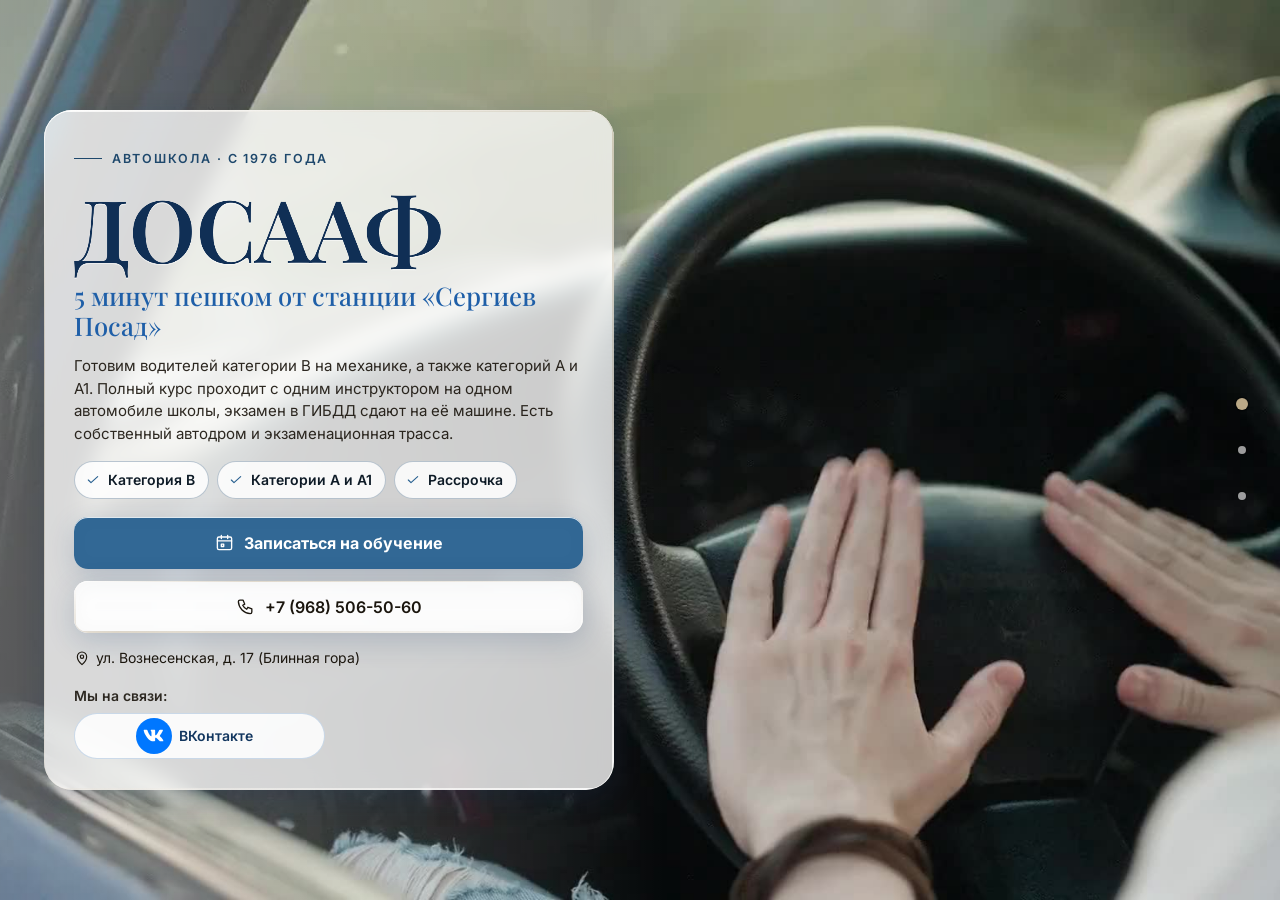
==== index.html @ 8cdb03e1 "Автошкола: этап 1 — главная, цены, контакты" ====
<!DOCTYPE html>
<html lang="ru" data-theme="light">
<head>
<meta charset="utf-8">
<meta name="viewport" content="width=device-width, initial-scale=1, viewport-fit=cover">
<title>Автошкола «ДОСААФ» — права категории B в Сергиев Посаде, от 50 000 ₽</title>
<meta name="description" content="Автошкола «ДОСААФ» в Сергиеве Посаде, ул. Вознесенская, 17: категории B, A и A1, рассрочка, дистанционное обучение. Категория B — от 50 000 ₽. Телефон +7 (968) 506-50-60.">
<meta name="robots" content="noindex, nofollow, noarchive">
<meta name="geo.region" content="RU-SPE">
<meta name="geo.placename" content="Санкт-Петербург">
<meta name="geo.position" content="59.8944504;30.4585142">
<meta name="ICBM" content="59.8944504, 30.4585142">
<meta property="og:type" content="website">
<meta property="og:locale" content="ru_RU">
<meta property="og:site_name" content="Автошкола «ДОСААФ»">
<meta property="og:title" content="Автошкола «ДОСААФ» — права категории B в Сергиев Посаде, от 50 000 ₽">
<meta property="og:description" content="Автошкола «ДОСААФ» в Сергиеве Посаде, ул. Вознесенская, 17: категории B, A и A1, рассрочка, дистанционное обучение. Категория B — от 50 000 ₽. Телефон +7 (968) 506-50-60.">
<meta name="twitter:card" content="summary_large_image">
<meta name="twitter:title" content="Автошкола «ДОСААФ» — права категории B в Сергиев Посаде, от 50 000 ₽">
<meta name="twitter:description" content="Автошкола «ДОСААФ» в Сергиеве Посаде, ул. Вознесенская, 17: категории B, A и A1, рассрочка, дистанционное обучение. Категория B — от 50 000 ₽. Телефон +7 (968) 506-50-60.">
<meta name="theme-color" content="#f0f8fe">
<link rel="icon" href="data:image/svg+xml,%3Csvg%20xmlns%3D%22http%3A//www.w3.org/2000/svg%22%20viewBox%3D%220%200%2064%2064%22%3E%3Crect%20width%3D%2264%22%20height%3D%2264%22%20rx%3D%2214%22%20fill%3D%22%231f5fa8%22/%3E%3Ccircle%20cx%3D%2232%22%20cy%3D%2232%22%20r%3D%2217%22%20fill%3D%22none%22%20stroke%3D%22%23fff%22%20stroke-width%3D%225%22/%3E%3Ccircle%20cx%3D%2232%22%20cy%3D%2232%22%20r%3D%225%22%20fill%3D%22%23ffc54d%22/%3E%3C/svg%3E">
<script>document.documentElement.classList.add('js');try{var _i=parseInt(localStorage.getItem('nb_fs2'),10),_f=[1,1.15,1.3,1.5][_i];if(_f)document.documentElement.style.setProperty('--fs',_f)}catch(e){}</script>
<style id="hero-timing">:root{--hero-d:1.2s}</style>
<link rel="preload" as="image" href="img/hero-poster.jpg" fetchpriority="high">
<!-- шрифты лежат внутри сайта: Google Fonts у российской аудитории режется -->
<style>
@font-face{font-family:'Inter';font-style:normal;font-weight:400;font-display:swap;src:url(assets/fonts/inter-400-cyrillic-ext.woff2) format('woff2');unicode-range:U+0460-052F, U+1C80-1C8A, U+20B4, U+2DE0-2DFF, U+A640-A69F, U+FE2E-FE2F}
@font-face{font-family:'Inter';font-style:normal;font-weight:400;font-display:swap;src:url(assets/fonts/inter-400-cyrillic.woff2) format('woff2');unicode-range:U+0301, U+0400-045F, U+0490-0491, U+04B0-04B1, U+2116}
@font-face{font-family:'Inter';font-style:normal;font-weight:400;font-display:swap;src:url(assets/fonts/inter-400-latin-ext.woff2) format('woff2');unicode-range:U+0100-02BA, U+02BD-02C5, U+02C7-02CC, U+02CE-02D7, U+02DD-02FF, U+0304, U+0308, U+0329, U+1D00-1DBF, U+1E00-1E9F, U+1EF2-1EFF, U+2020, U+20A0-20AB, U+20AD-20C0, U+2113, U+2C60-2C7F, U+A720-A7FF}
@font-face{font-family:'Inter';font-style:normal;font-weight:400;font-display:swap;src:url(assets/fonts/inter-400-latin.woff2) format('woff2');unicode-range:U+0000-00FF, U+0131, U+0152-0153, U+02BB-02BC, U+02C6, U+02DA, U+02DC, U+0304, U+0308, U+0329, U+2000-206F, U+20AC, U+2122, U+2191, U+2193, U+2212, U+2215, U+FEFF, U+FFFD}
@font-face{font-family:'Inter';font-style:normal;font-weight:500;font-display:swap;src:url(assets/fonts/inter-500-cyrillic-ext.woff2) format('woff2');unicode-range:U+0460-052F, U+1C80-1C8A, U+20B4, U+2DE0-2DFF, U+A640-A69F, U+FE2E-FE2F}
@font-face{font-family:'Inter';font-style:normal;font-weight:500;font-display:swap;src:url(assets/fonts/inter-500-cyrillic.woff2) format('woff2');unicode-range:U+0301, U+0400-045F, U+0490-0491, U+04B0-04B1, U+2116}
@font-face{font-family:'Inter';font-style:normal;font-weight:500;font-display:swap;src:url(assets/fonts/inter-500-latin-ext.woff2) format('woff2');unicode-range:U+0100-02BA, U+02BD-02C5, U+02C7-02CC, U+02CE-02D7, U+02DD-02FF, U+0304, U+0308, U+0329, U+1D00-1DBF, U+1E00-1E9F, U+1EF2-1EFF, U+2020, U+20A0-20AB, U+20AD-20C0, U+2113, U+2C60-2C7F, U+A720-A7FF}
@font-face{font-family:'Inter';font-style:normal;font-weight:500;font-display:swap;src:url(assets/fonts/inter-500-latin.woff2) format('woff2');unicode-range:U+0000-00FF, U+0131, U+0152-0153, U+02BB-02BC, U+02C6, U+02DA, U+02DC, U+0304, U+0308, U+0329, U+2000-206F, U+20AC, U+2122, U+2191, U+2193, U+2212, U+2215, U+FEFF, U+FFFD}
@font-face{font-family:'Inter';font-style:normal;font-weight:600;font-display:swap;src:url(assets/fonts/inter-600-cyrillic-ext.woff2) format('woff2');unicode-range:U+0460-052F, U+1C80-1C8A, U+20B4, U+2DE0-2DFF, U+A640-A69F, U+FE2E-FE2F}
@font-face{font-family:'Inter';font-style:normal;font-weight:600;font-display:swap;src:url(assets/fonts/inter-600-cyrillic.woff2) format('woff2');unicode-range:U+0301, U+0400-045F, U+0490-0491, U+04B0-04B1, U+2116}
@font-face{font-family:'Inter';font-style:normal;font-weight:600;font-display:swap;src:url(assets/fonts/inter-600-latin-ext.woff2) format('woff2');unicode-range:U+0100-02BA, U+02BD-02C5, U+02C7-02CC, U+02CE-02D7, U+02DD-02FF, U+0304, U+0308, U+0329, U+1D00-1DBF, U+1E00-1E9F, U+1EF2-1EFF, U+2020, U+20A0-20AB, U+20AD-20C0, U+2113, U+2C60-2C7F, U+A720-A7FF}
@font-face{font-family:'Inter';font-style:normal;font-weight:600;font-display:swap;src:url(assets/fonts/inter-600-latin.woff2) format('woff2');unicode-range:U+0000-00FF, U+0131, U+0152-0153, U+02BB-02BC, U+02C6, U+02DA, U+02DC, U+0304, U+0308, U+0329, U+2000-206F, U+20AC, U+2122, U+2191, U+2193, U+2212, U+2215, U+FEFF, U+FFFD}
@font-face{font-family:'Inter';font-style:normal;font-weight:700;font-display:swap;src:url(assets/fonts/inter-700-cyrillic-ext.woff2) format('woff2');unicode-range:U+0460-052F, U+1C80-1C8A, U+20B4, U+2DE0-2DFF, U+A640-A69F, U+FE2E-FE2F}
@font-face{font-family:'Inter';font-style:normal;font-weight:700;font-display:swap;src:url(assets/fonts/inter-700-cyrillic.woff2) format('woff2');unicode-range:U+0301, U+0400-045F, U+0490-0491, U+04B0-04B1, U+2116}
@font-face{font-family:'Inter';font-style:normal;font-weight:700;font-display:swap;src:url(assets/fonts/inter-700-latin-ext.woff2) format('woff2');unicode-range:U+0100-02BA, U+02BD-02C5, U+02C7-02CC, U+02CE-02D7, U+02DD-02FF, U+0304, U+0308, U+0329, U+1D00-1DBF, U+1E00-1E9F, U+1EF2-1EFF, U+2020, U+20A0-20AB, U+20AD-20C0, U+2113, U+2C60-2C7F, U+A720-A7FF}
@font-face{font-family:'Inter';font-style:normal;font-weight:700;font-display:swap;src:url(assets/fonts/inter-700-latin.woff2) format('woff2');unicode-range:U+0000-00FF, U+0131, U+0152-0153, U+02BB-02BC, U+02C6, U+02DA, U+02DC, U+0304, U+0308, U+0329, U+2000-206F, U+20AC, U+2122, U+2191, U+2193, U+2212, U+2215, U+FEFF, U+FFFD}
@font-face{font-family:'Playfair Display';font-style:normal;font-weight:500;font-display:swap;src:url(assets/fonts/playfair-display-500-cyrillic.woff2) format('woff2');unicode-range:U+0301, U+0400-045F, U+0490-0491, U+04B0-04B1, U+2116}
@font-face{font-family:'Playfair Display';font-style:normal;font-weight:500;font-display:swap;src:url(assets/fonts/playfair-display-500-latin-ext.woff2) format('woff2');unicode-range:U+0100-02BA, U+02BD-02C5, U+02C7-02CC, U+02CE-02D7, U+02DD-02FF, U+0304, U+0308, U+0329, U+1D00-1DBF, U+1E00-1E9F, U+1EF2-1EFF, U+2020, U+20A0-20AB, U+20AD-20C0, U+2113, U+2C60-2C7F, U+A720-A7FF}
@font-face{font-family:'Playfair Display';font-style:normal;font-weight:500;font-display:swap;src:url(assets/fonts/playfair-display-500-latin.woff2) format('woff2');unicode-range:U+0000-00FF, U+0131, U+0152-0153, U+02BB-02BC, U+02C6, U+02DA, U+02DC, U+0304, U+0308, U+0329, U+2000-206F, U+20AC, U+2122, U+2191, U+2193, U+2212, U+2215, U+FEFF, U+FFFD}
@font-face{font-family:'Playfair Display';font-style:normal;font-weight:600;font-display:swap;src:url(assets/fonts/playfair-display-600-cyrillic.woff2) format('woff2');unicode-range:U+0301, U+0400-045F, U+0490-0491, U+04B0-04B1, U+2116}
@font-face{font-family:'Playfair Display';font-style:normal;font-weight:600;font-display:swap;src:url(assets/fonts/playfair-display-600-latin-ext.woff2) format('woff2');unicode-range:U+0100-02BA, U+02BD-02C5, U+02C7-02CC, U+02CE-02D7, U+02DD-02FF, U+0304, U+0308, U+0329, U+1D00-1DBF, U+1E00-1E9F, U+1EF2-1EFF, U+2020, U+20A0-20AB, U+20AD-20C0, U+2113, U+2C60-2C7F, U+A720-A7FF}
@font-face{font-family:'Playfair Display';font-style:normal;font-weight:600;font-display:swap;src:url(assets/fonts/playfair-display-600-latin.woff2) format('woff2');unicode-range:U+0000-00FF, U+0131, U+0152-0153, U+02BB-02BC, U+02C6, U+02DA, U+02DC, U+0304, U+0308, U+0329, U+2000-206F, U+20AC, U+2122, U+2191, U+2193, U+2212, U+2215, U+FEFF, U+FFFD}
/* ===== Notary site — generator stylesheet (light warm base, dark theme by toggle) ===== */
:root{
  --p100:#665230; --p90:#97825e; --p80:#bba887; --p70:#c2b9a9; --p50:#dad5ce; --p40:#e0dedb;
  --p30:#eeece9; --p20:#f1f1f0; --p10:#f8f8f8; --n100:#0e0f11; --n90:#3c404b; --n10:#fff;

  --bg:var(--p10); --bg2:var(--p20); --bg3:var(--p30); --card:var(--n10); --text:var(--n100); --muted:var(--n90);
  --line:var(--p50); --line2:var(--p40); --accent:var(--p90); --accent-d:var(--p100); --accent-l:var(--p80); --accent-soft:var(--p30);
  --on-accent:#fff; --shadow:0 1px 10px rgba(51,51,51,.10); --shadow-lg:0 12px 40px rgba(30,24,10,.14);
  --hero-ov1:rgba(14,15,17,.72); --hero-ov2:rgba(14,15,17,.30); --sec-ov:rgba(248,248,248,.72);
  --ok:#2e8b57; --bad:#b4453b;
  /* те же цвета составляющими: rgba() понимают все браузеры, color-mix() — нет */
  --bg-rgb:248,248,248; --card-rgb:255,255,255; --accent-rgb:151,130,94; --ok-rgb:46,139,87;

  --zc:var(--fs); --fs:1; --vwu:calc(1vw / var(--fs)); --vhu:calc(1vh / var(--fs));   /* масштаб текста (А−/А+) и «честные» vw/vh под ним */
  --hdr-h:68px; --bar-h:70px; --vh:calc(100*var(--vhu)); --gap:24px; --radius:14px; --radius-s:10px;
  --font:"Inter",Tahoma,Arial,sans-serif; --serif:"Playfair Display",Georgia,"Times New Roman",serif;
  --ease:cubic-bezier(.65,.05,.36,1); --speed:520ms;
}
html[data-theme="dark"]{
  --bg:#17150f; --bg2:#1d1a13; --bg3:#252117; --card:#221e15; --text:#f1ebdf; --muted:#b9ae98;
  --line:#3a3325; --line2:#2f2a1e; --accent:#c9b17f; --accent-d:#e0cf9f; --accent-l:#8d7b58; --accent-soft:#2a251a;
  --on-accent:#17150f; --shadow:0 1px 12px rgba(0,0,0,.45); --shadow-lg:0 14px 40px rgba(0,0,0,.55);
  --hero-ov1:rgba(10,9,6,.80); --hero-ov2:rgba(10,9,6,.40); --sec-ov:rgba(16,15,12,.76);
  --bg-rgb:23,21,15; --card-rgb:34,30,21; --accent-rgb:201,177,127;
}

*,*::before,*::after{box-sizing:border-box}
/* А−/А+: весь сайт — шапка, плашки, меню, формы, окна — растёт пропорционально, как при увеличении масштаба в браузере */
html{-webkit-text-size-adjust:100%;scroll-behavior:auto;zoom:var(--fs,1)}
html,body{height:100%;margin:0;overflow:hidden;background:var(--bg);color:var(--text);
  font-family:var(--font);font-size:16px;line-height:1.55;-webkit-font-smoothing:antialiased}
body{overscroll-behavior:none;position:relative}
a{color:inherit;text-decoration:none}
img{display:block;max-width:100%}
button{font:inherit;color:inherit;background:none;border:0;padding:0;cursor:pointer}
input,select,textarea{font:inherit;color:inherit}
h1,h2,h3,h4,p{margin:0}
ul{margin:0;padding:0;list-style:none}
svg{display:block}
.ico{width:22px;height:22px;stroke:currentColor;fill:none;stroke-width:1.7;stroke-linecap:round;stroke-linejoin:round;flex:none}
.vh{position:absolute!important;width:1px;height:1px;overflow:hidden;clip:rect(0 0 0 0);white-space:nowrap}

/* ---------- typography helpers ---------- */
.kicker{display:inline-flex;align-items:center;gap:10px;font-size:13px;font-weight:600;letter-spacing:.14em;text-transform:uppercase;color:var(--accent)}
.kicker::before{content:"";width:28px;height:1px;background:var(--accent)}
.h2{font-size:clamp(26px,calc(3.2*var(--vwu,1vw)),40px);font-weight:600;letter-spacing:-.02em;line-height:1.12;margin-top:10px}
.lead{color:var(--muted);font-size:17px;max-width:640px;margin-top:12px}
.sec-head{margin-bottom:28px}
#contacts .sec-head{margin-bottom:18px}

/* ---------- buttons ---------- */
.btn{display:inline-flex;align-items:center;justify-content:center;gap:10px;min-height:48px;padding:0 22px;border-radius:999px;
  font-weight:600;font-size:15px;line-height:1;border:1.5px solid transparent;transition:background .25s,color .25s,border-color .25s,transform .2s,box-shadow .25s;white-space:nowrap}
.btn:active{transform:translateY(1px)}
.btn-primary{background:var(--accent-d);color:var(--on-accent);border-color:var(--accent-d)}
.btn-primary:hover{background:var(--accent);border-color:var(--accent);color:#fff}
html[data-theme="dark"] .btn-primary:hover{color:#17150f}
.btn-ghost{border-color:var(--line);color:var(--text);background:var(--card)}
.btn-ghost:hover{border-color:var(--accent);color:var(--accent-d)}
.btn-light{background:rgba(255,255,255,.14);color:#fff;border-color:rgba(255,255,255,.55);backdrop-filter:blur(6px)}
.btn-light:hover{background:#fff;color:var(--n100)}
.btn-white{background:#fff;color:var(--n100);border-color:#fff}
.btn-white:hover{background:var(--p30);border-color:var(--p30)}
.btn .ico{width:18px;height:18px}
.btn-sm{min-height:44px;padding:0 16px;font-size:14px}

/* ---------- header ---------- */
.hdr{position:fixed;top:0;left:0;right:0;height:var(--hdr-h);z-index:200;display:flex;align-items:center;
  zoom:calc(1 / var(--zc,1)); --vwu:1vw; --vhu:1vh;   /* А−/А+ шапку не трогают: она всегда как при 100 % (страница в zoom, шапка — встречный zoom) */
  background:rgba(var(--bg-rgb),.88);backdrop-filter:blur(12px);-webkit-backdrop-filter:blur(12px);
  border-bottom:1px solid var(--line2);transition:background .3s}
.hdr-in{width:100%;max-width:1280px;margin:0 auto;padding:0 28px;display:flex;align-items:center;gap:24px}
.brand{display:flex;align-items:center;gap:12px;min-width:0;min-height:44px}
.mono-img{object-fit:contain;background:#fff;padding:2px;box-sizing:border-box}
.mono{width:42px;height:42px;border-radius:12px;background:var(--accent-d);color:var(--on-accent);display:grid;place-items:center;
  font-family:var(--serif);font-size:20px;font-weight:600;flex:none;letter-spacing:.02em}
.brand-t{display:flex;flex-direction:column;line-height:1.15;min-width:0}
.brand-n{font-weight:600;font-size:15px;white-space:nowrap;overflow:hidden;text-overflow:ellipsis}
.brand-s{font-size:13px;color:var(--muted);white-space:nowrap;overflow:hidden;text-overflow:ellipsis}
.nav{display:flex;align-items:center;gap:4px;margin-left:auto}
.nav > li{position:relative}
.nav-a{display:inline-flex;align-items:center;gap:6px;min-height:44px;padding:10px 12px;border-radius:8px;font-size:14px;font-weight:500;color:var(--text);opacity:.8;transition:opacity .2s,background .2s}
.nav-a:hover,.nav-a.cur,.nav > li.open > .nav-a{opacity:1;background:var(--bg3)}
.nav-a .chev{width:14px;height:14px;transition:transform .25s}
.nav > li.open > .nav-a .chev{transform:rotate(180deg)}
.hdr-tools{display:flex;align-items:center;gap:6px;margin-left:8px}
.tool{width:44px;height:44px;border-radius:10px;display:grid;place-items:center;color:var(--text);opacity:.8;transition:background .2s,opacity .2s}
.tool:hover{background:var(--bg3);opacity:1}
.tool .ico{width:20px;height:20px}
.tool-lang{width:auto;padding:0 10px;gap:6px;font-size:13px;font-weight:600;letter-spacing:.04em;display:flex;align-items:center}
.lang-wrap{position:relative}
.lang-dd{position:absolute;right:0;top:calc(100% + 8px);background:var(--card);border:1px solid var(--line);border-radius:12px;box-shadow:var(--shadow-lg);
  padding:6px;min-width:190px;display:none;z-index:210}
.lang-wrap.open .lang-dd{display:block}
.lang-dd button,.lang-dd a{display:flex;width:100%;align-items:center;gap:10px;min-height:44px;padding:9px 12px;border-radius:8px;font-size:14px;text-align:left}
.lang-dd button:hover,.lang-dd a:hover{background:var(--bg3)}
.lang-dd button.cur,.lang-dd a.cur{color:var(--accent-d);font-weight:600}
.lang-dd b{font-size:13px;letter-spacing:.08em;width:26px;color:var(--muted)}
.hdr-book{margin-left:4px}
.burger{display:none}
.moon,.sun{display:none}
html[data-theme="dark"] .sun{display:block}
html:not([data-theme="dark"]) .moon{display:block}

/* mega menu */
.mega{position:absolute;left:50%;top:calc(100% + 10px);transform:translateX(-50%);width:min(980px,calc(calc(100*var(--vwu,1vw)) - 40px));
  background:var(--card);border:1px solid var(--line);border-radius:16px;box-shadow:var(--shadow-lg);padding:20px;display:none;z-index:210}
.nav > li.open > .mega{display:block}
.mega-head{display:flex;justify-content:space-between;align-items:baseline;gap:16px;padding:0 6px 14px;border-bottom:1px solid var(--line2);margin-bottom:12px}
.mega-head b{font-size:14px}
.mega-head span{font-size:13px;color:var(--muted)}
.mega-grid{display:grid;grid-template-columns:repeat(2,1fr);gap:4px}
.mega-it{display:flex;gap:12px;align-items:flex-start;padding:10px 12px;border-radius:10px;text-align:left;width:100%;transition:background .2s}
.mega-it:hover{background:var(--bg3)}
.mega-it .cic{width:38px;height:38px;border-radius:10px;background:var(--accent-soft);color:var(--accent-d);display:grid;place-items:center;flex:none}
.mega-it .cic .ico{width:20px;height:20px}
.mega-it b{display:block;font-size:14px;font-weight:600}
.mega-it small{display:block;font-size:13px;color:var(--muted);line-height:1.35;margin-top:2px}
.mega-it em{font-style:normal;font-size:13px;color:var(--accent);margin-top:3px;display:block}

/* mobile menu */
.mmenu{position:fixed;top:calc(var(--hdr-h) / var(--zc,1));left:0;right:0;bottom:var(--bar-h);z-index:190;background:var(--bg);overflow-y:auto;padding:14px 18px 30px;display:none}
.mmenu.open{display:block}
.mmenu a,.mmenu .macc > button{display:flex;align-items:center;justify-content:space-between;width:100%;padding:14px 6px;border-bottom:1px solid var(--line2);font-size:17px;font-weight:500;text-align:left}
.mmenu .macc > button .chev{width:18px;height:18px;transition:transform .25s}
.mmenu .macc.open > button .chev{transform:rotate(180deg)}
.mmenu .macc-list{display:none;padding:4px 0 8px}
.mmenu .macc.open .macc-list{display:block}
.mmenu .macc-list button{display:flex;align-items:center;gap:12px;width:100%;padding:11px 8px;border-radius:10px;text-align:left;font-size:15px}
.mmenu .macc-list button:hover{background:var(--bg3)}
.mmenu .macc-list .cic{width:32px;height:32px;border-radius:8px;background:var(--accent-soft);color:var(--accent-d);display:grid;place-items:center;flex:none}
.mmenu .macc-list .cic .ico{width:17px;height:17px}
.mmenu-foot{display:flex;flex-wrap:wrap;gap:8px;margin-top:18px}
.mmenu-foot .btn{flex:1}

/* ---------- full-page scroller ---------- */
.fp{position:relative;width:100%;height:var(--vh);overflow:hidden}
.fp-track{will-change:transform;transition:transform var(--speed) var(--ease)}
.fp-track.no-anim{transition:none}
.sec{position:relative;height:var(--vh);width:100%;overflow:hidden}
.sec-scroll{height:100%;overflow-y:auto;overflow-x:hidden;display:flex;flex-direction:column;
  padding:calc(var(--hdr-h) / var(--zc,1) + 20px) 28px calc(var(--bar-h) + 96px);-webkit-overflow-scrolling:touch;scrollbar-width:thin;scrollbar-color:var(--line) transparent}
.wrap{margin:auto;width:100%;max-width:1180px}
.sec-alt{background:var(--bg2)}

/* reveal animation */
.rv{opacity:0;transform:translateY(18px);transition:opacity .7s ease,transform .7s ease;transition-delay:calc(var(--i,0) * 90ms)}
.sec.active .rv{opacity:1;transform:none}

/* side dots */
.dots{position:fixed;right:16px;top:50%;transform:translateY(-50%);z-index:150;display:flex;flex-direction:column;gap:2px}
.dots button{position:relative;width:44px;height:44px;display:grid;place-items:center}
.dots button::after{content:"";width:8px;height:8px;border-radius:50%;background:var(--muted);opacity:.45;transition:transform .25s,opacity .25s,background .25s}
.dots button:hover::after{opacity:.9}
.dots button.cur::after{background:var(--accent);opacity:1;transform:scale(1.5)}
.dots button span{position:absolute;right:32px;top:50%;transform:translateY(-50%) translateX(6px);background:var(--n100);color:#fff;font-size:13px;
  padding:5px 10px;border-radius:6px;white-space:nowrap;opacity:0;pointer-events:none;transition:opacity .2s,transform .2s}
.dots button:hover span{opacity:1;transform:translateY(-50%)}
.sec-hero ~ .dots{color:#fff}
body[data-sec="0"] .dots button::after{background:#fff}
body[data-sec="0"] .dots button.cur::after{background:var(--p80)}

.sec:not(.sec-hero) .sec-scroll{position:relative;z-index:1}

.status{display:inline-flex;align-items:center;gap:8px;padding:8px 14px 8px 10px;border-radius:999px;background:rgba(255,255,255,.12);border:1px solid rgba(255,255,255,.28);font-size:13px;backdrop-filter:blur(6px)}
.status i{width:9px;height:9px;border-radius:50%;background:#7bd389;box-shadow:0 0 0 3px rgba(123,211,137,.28)}
.status.closed i{background:#f08a7e;box-shadow:0 0 0 3px rgba(240,138,126,.28)}
.status.soon i{background:#f0c674;box-shadow:0 0 0 3px rgba(240,198,116,.28)}
.status span{opacity:.85}
.addr-link{display:inline-flex;align-items:center;gap:6px;border-bottom:1px solid currentColor;padding:13px 0 14px;margin:-13px 0 -14px;transition:color .2s}
.addr-link:hover{color:var(--accent)}
.addr-link .ico{width:16px;height:16px}

/* ---------- services ---------- */
.svc-grid{display:grid;grid-template-columns:repeat(5,1fr);gap:14px}
.svc{display:flex;flex-direction:column;align-items:flex-start;gap:10px;padding:18px 16px 16px;border-radius:var(--radius);background:var(--card);border:1px solid var(--line2);
  text-align:left;min-height:170px;transition:transform .25s,box-shadow .25s,border-color .25s;position:relative}
.svc:hover{transform:translateY(-3px);box-shadow:var(--shadow-lg);border-color:var(--accent-l)}
.svc .cic{width:44px;height:44px;border-radius:12px;background:var(--accent-soft);color:var(--accent-d);display:grid;place-items:center}
.svc b{font-size:15px;font-weight:600;line-height:1.3}
.svc small{font-size:13px;color:var(--muted);line-height:1.35}
.svc em{font-style:normal;font-size:13px;color:var(--accent);margin-top:auto;padding-top:6px;display:inline-flex;align-items:center;gap:4px}
.svc em .ico{width:12px;height:12px}

/* ---------- about ---------- */
.about{display:grid;grid-template-columns:1.15fr .85fr;gap:48px;align-items:start}
.about-txt p{color:var(--muted);margin-top:14px;font-size:16px}
.about-txt p:first-of-type{color:var(--text)}
.quote{margin-top:22px;padding:16px 20px;border-left:3px solid var(--accent);background:var(--card);border-radius:0 12px 12px 0;font-family:var(--serif);font-size:18px;line-height:1.45;color:var(--text)}
.creds{display:grid;gap:10px}
.cred{display:flex;gap:14px;align-items:center;padding:14px 16px;border-radius:12px;background:var(--card);border:1px solid var(--line2)}
.cred .cic{width:40px;height:40px;border-radius:10px;background:var(--accent-soft);color:var(--accent-d);display:grid;place-items:center;flex:none}
.cred .cic .ico{width:20px;height:20px}
.cred small{display:block;font-size:13px;color:var(--muted);text-transform:uppercase;letter-spacing:.06em}
.cred b{display:block;font-size:15px;font-weight:600;line-height:1.3}
.chips{display:flex;flex-wrap:wrap;gap:8px;margin-top:16px}
.chips li{padding:8px 14px;border-radius:999px;border:1px solid var(--accent-l);color:var(--accent-d);font-size:13.5px;font-weight:500;background:var(--card)}
.strong-lbl{margin-top:22px;font-size:13px;text-transform:uppercase;letter-spacing:.1em;color:var(--muted)}

/* ---------- how ---------- */
.steps{display:grid;grid-template-columns:repeat(5,1fr);gap:16px;position:relative;margin-top:14px}
.steps::before{content:"";position:absolute;left:8%;right:8%;top:30px;height:1px;background:var(--line)}
.step{position:relative;padding:0 8px}
.step-n{width:60px;height:60px;border-radius:50%;background:var(--card);border:1.5px solid var(--accent-l);color:var(--accent-d);display:grid;place-items:center;
  font-family:var(--serif);font-size:24px;font-weight:600;position:relative;z-index:1;transition:background .4s,color .4s}
.sec.active .step-n{animation:pop .6s var(--ease) both;animation-delay:calc(var(--i) * 140ms + 150ms)}
@keyframes pop{0%{transform:scale(.6);opacity:0}60%{transform:scale(1.08);opacity:1}100%{transform:scale(1)}}
.step b{display:block;margin-top:16px;font-size:17px;font-weight:600}
.step p{color:var(--muted);font-size:14.5px;margin-top:6px}

/* ---------- reviews ---------- */
.reviews{display:grid;grid-template-columns:300px 1fr;gap:28px;align-items:start}
.rsum{background:var(--card);border:1px solid var(--line2);border-radius:var(--radius);padding:26px 24px;text-align:center}
.rsum .big{font-family:var(--serif);font-size:64px;line-height:1;font-weight:500;color:var(--accent-d)}
.stars{display:inline-flex;gap:3px;--fill:100%}
.stars svg{width:20px;height:20px}
.stars .st{fill:var(--line);stroke:none}
.stars .st.on{fill:#e7b73b}
.stars .st.half{fill:url(#halfgrad)}
.rsum .stars{margin-top:8px}
.rsum p{color:var(--muted);font-size:13.5px;margin-top:10px;line-height:1.4}
.rsum .btn{margin-top:16px;width:100%}
.rsum .gis{display:block;margin:10px 0 -14px;padding:14px 0;font-size:13px;color:var(--accent-d);text-decoration:underline;text-underline-offset:3px}
.rgrid{display:grid;grid-template-columns:repeat(2,1fr);gap:14px}
.rev{background:var(--card);border:1px solid var(--line2);border-radius:var(--radius);padding:20px;display:flex;flex-direction:column;gap:10px}
.rev .stars svg{width:15px;height:15px}
.rev p{font-size:14.5px;line-height:1.5;flex:1}
.rev p::before{content:"“";font-family:var(--serif);color:var(--accent);font-size:22px;line-height:0;margin-right:4px;vertical-align:-6px}
.rev-meta{display:flex;flex-wrap:wrap;justify-content:space-between;gap:4px 10px;align-items:baseline;font-size:13px;color:var(--muted)}
.rev-meta b{color:var(--text);font-weight:600}
.rev-src{display:inline-flex;align-items:center;gap:5px;white-space:nowrap;margin-left:auto}
.rev-src i{width:6px;height:6px;border-radius:50%;background:var(--accent)}
.rev-sample{color:var(--muted);font-style:italic;opacity:.85}
.rev-real{color:var(--accent-d);font-weight:600}
.rev-real i{background:var(--ok)}
.rev-is-real{border-color:var(--accent-l)}
.demo-note{margin-top:14px;max-width:760px;font-size:13.5px;line-height:1.45;color:var(--muted);background:var(--accent-soft);
  border-left:3px solid var(--accent);border-radius:0 8px 8px 0;padding:8px 12px}
.rnote{margin-top:14px;font-size:13px;color:var(--muted)}

/* ---------- faq ---------- */
.faq{display:grid;grid-template-columns:1fr 1fr;gap:0 32px;align-items:start}
.faq-col{display:flex;flex-direction:column}
.fq{border-bottom:1px solid var(--line)}
.fq > button{display:flex;width:100%;align-items:center;justify-content:space-between;gap:16px;min-height:44px;padding:16px 4px;text-align:left;font-weight:600;font-size:15.5px;line-height:1.35}
.fq > button .pl{width:26px;height:26px;border-radius:50%;border:1px solid var(--line);display:grid;place-items:center;flex:none;color:var(--accent-d);transition:transform .3s,background .3s}
.fq > button .pl .ico{width:14px;height:14px}
.fq.open > button .pl{transform:rotate(45deg);background:var(--accent-soft)}
.fq-a{display:grid;grid-template-rows:0fr;transition:grid-template-rows .35s var(--ease)}
.fq.open .fq-a{grid-template-rows:1fr}
.fq-a > div{overflow:hidden}
.fq-a p{color:var(--muted);font-size:14.5px;padding:0 4px 16px;line-height:1.55}
.fq-a .faq-note{font-size:13px;color:var(--accent-d);padding-bottom:6px}
.fq-a .faq-note:empty{display:none}

/* ---------- contacts ---------- */
.contacts{display:grid;grid-template-columns:1fr 1.05fr 1fr;gap:18px;align-items:stretch}
.contacts .cbox{padding:16px 18px}
.cbox{background:var(--card);border:1px solid var(--line2);border-radius:var(--radius);padding:20px}
.cl{display:grid;gap:12px}
.cl li{display:flex;gap:12px;align-items:flex-start}
.cl .cic{width:36px;height:36px;border-radius:10px;background:var(--accent-soft);color:var(--accent-d);display:grid;place-items:center;flex:none}
.cl .cic .ico{width:18px;height:18px}
.cl small{display:block;font-size:13px;color:var(--muted);text-transform:uppercase;letter-spacing:.06em}
.cl b{display:block;font-weight:500;font-size:15px;line-height:1.4}
.cl a.tel,.cl a.mail{display:block;padding:14px 0;margin:-14px 0}
.cl a.tel:hover,.cl a.mail:hover{color:var(--accent-d)}
.hours-link{display:inline-block;font-size:13px;color:var(--accent-d);text-decoration:underline;text-underline-offset:3px;padding:14px 0;margin:-14px 0}
.cl .msgs{display:flex;gap:8px;margin-top:4px;flex-wrap:wrap}
.cl .msgs a{display:inline-flex;align-items:center;gap:6px;padding:6px 10px;border-radius:8px;border:1px solid var(--line);font-size:13px;min-height:44px}
.cl .msgs a .ico{width:16px;height:16px}
.mapbox{display:flex;flex-direction:column;gap:12px;padding:12px}
.map{flex:1;min-height:280px;border-radius:10px;overflow:hidden;border:1px solid var(--line);background:var(--bg3);position:relative}
.map iframe{width:100%;height:100%;border:0;position:absolute;inset:0}
.map-actions{display:flex;gap:8px;flex-wrap:wrap}
.map-actions .btn{flex:1;min-height:44px;font-size:14px;padding:0 12px}

/* form */
.form h3{font-size:19px;font-weight:600}
.form .fdesc{color:var(--muted);font-size:13.5px;margin-top:6px}
.fg{display:grid;gap:8px;margin-top:12px}
.f2{display:grid;grid-template-columns:1fr 1fr;gap:10px}
.fld{display:flex;flex-direction:column;gap:4px}
.fld label{font-size:13px;color:var(--muted);font-weight:500}
.fld input,.fld select,.fld textarea{width:100%;background:var(--bg);border:1px solid var(--line);border-radius:10px;padding:8px 12px;font-size:14px;transition:border-color .2s,box-shadow .2s;min-height:44px}
.fld textarea{min-height:48px;resize:vertical}
.fld input:focus,.fld select:focus,.fld textarea:focus{outline:0;border-color:var(--accent);box-shadow:0 0 0 3px rgba(var(--accent-rgb),.22)}
.fld.err input,.fld.err select{border-color:var(--bad)}
.ferr{font-size:13px;color:var(--bad);display:none}
.fld.err .ferr{display:block}
.fnote{font-size:13px;color:var(--muted);margin-top:8px;line-height:1.4}
.fok{display:none;margin-top:10px;padding:10px 12px;border-radius:10px;background:rgba(var(--ok-rgb),.12);color:var(--ok);font-size:13.5px}
.fok.show{display:block}

.foot{margin-top:18px;padding-top:12px;padding-left:250px;flex-wrap:nowrap;align-items:flex-start;border-top:1px solid var(--line2);display:flex;justify-content:space-between;gap:16px;flex-wrap:wrap;font-size:13px;color:var(--muted)}
.foot p{max-width:none}
.foot .fl{white-space:nowrap;flex:none}
.foot .fl a{margin-left:14px;padding:14px 0;margin-top:-14px;margin-bottom:-14px;display:inline-block;min-width:44px;text-align:center;text-decoration:underline;text-underline-offset:3px}

/* ---------- bottom bar ---------- */
.bar{position:fixed;inset:auto 0 0;z-index:300;background:var(--card);box-shadow:0 -1px 10px rgba(51,51,51,.1);border-top:1px solid var(--line2);
  padding:6px 0;padding-bottom:calc(6px + env(safe-area-inset-bottom,0px))}
.bar-in{display:flex;justify-content:space-around;align-items:center;max-width:1080px;margin:0 auto}
.bi{display:flex;flex-direction:column;align-items:center;gap:5px;padding:8px 24px;border-radius:10px;font-size:13.5px;line-height:1;color:var(--text);opacity:.65;
  transition:opacity .3s,background .3s,color .3s;flex:1;max-width:190px;min-width:0}
.bi span{white-space:nowrap;max-width:100%;overflow:hidden;text-overflow:ellipsis}
.bi .ico{width:24px;height:24px}
.bi:hover{opacity:1;background:var(--bg3)}
.bi.cur{opacity:1;color:var(--accent-d)}


/* ---------- modals ---------- */
.modal{position:fixed;inset:0;z-index:400;background:rgba(14,15,17,.62);display:none;align-items:center;justify-content:center;padding:20px}
.modal.open{display:flex}
.mbox{background:var(--card);color:var(--text);border-radius:18px;width:100%;max-width:560px;max-height:min(calc(86*var(--vhu,1vh)),860px);overflow:auto;padding:26px 26px 22px;position:relative;box-shadow:var(--shadow-lg);
  animation:mup .3s var(--ease)}
@keyframes mup{from{opacity:0;transform:translateY(16px) scale(.98)}to{opacity:1;transform:none}}
.mbox-lg{max-width:760px}
.mclose{position:absolute;top:12px;right:12px;width:44px;height:44px;border-radius:50%;display:grid;place-items:center;color:var(--muted)}
.mclose:hover{background:var(--bg3);color:var(--text)}
.mbox h3{font-size:22px;font-weight:600;padding-right:36px}
.mbox .msub{color:var(--muted);font-size:14px;margin-top:4px}
.hours-t{width:100%;border-collapse:collapse;margin-top:16px;font-size:15px}
.hours-t td{padding:9px 6px;border-bottom:1px solid var(--line2)}
.hours-t td:last-child{text-align:right;font-weight:500;white-space:nowrap}
.hours-t tr.today td{color:var(--accent-d);font-weight:600}
.hours-t tr.today td:first-child::after{content:" · " attr(data-today);font-weight:400;font-size:13px;color:var(--muted)}
.hours-t tr.off td:last-child{color:var(--muted);font-weight:400}
.mnote{margin-top:14px;padding:12px 14px;border-radius:10px;background:var(--bg2);font-size:13.5px;color:var(--muted)}
.mnote b{display:block;color:var(--text);margin-bottom:3px;font-size:13px}
.mcontacts{display:flex;flex-wrap:wrap;gap:8px;margin-top:14px}
.mcontacts a{display:inline-flex;align-items:center;gap:7px;min-height:44px;padding:9px 13px;border-radius:10px;border:1px solid var(--line);font-size:13.5px}
.mcontacts a .ico{width:16px;height:16px}
.mcontacts a:hover{border-color:var(--accent)}
/* способы записи: позвонить, написать на почту, заказать обратный звонок */
.bk-opts{display:grid;gap:10px;margin-top:14px}
.bk-opt{display:flex;align-items:center;gap:14px;min-height:60px;padding:10px 16px;border-radius:14px;border:1px solid var(--line);background:var(--bg3);color:var(--text);font-size:16px;font-weight:600;text-align:left;text-decoration:none;transition:border-color .2s,background .2s}
.bk-opt:hover{border-color:var(--accent);background:var(--accent-soft)}
.bk-opt .ico{width:24px;height:24px;color:var(--accent-d);flex:none}
.bk-opt small{display:block;font-weight:400;font-size:13px;color:var(--muted);margin-top:1px}
.mbox-book{max-width:440px}
/* оплата значками, подпись у общего телефона */
.pay-pills{display:flex;flex-wrap:wrap;gap:6px;margin-top:5px}
.pay-pill{display:inline-flex;align-items:center;gap:6px;padding:4px 11px 4px 9px;border-radius:999px;border:1px solid var(--line);background:var(--bg3);font-size:13px;font-weight:600;line-height:1.3;white-space:nowrap}
.pay-pill .ico{width:15px;height:15px;color:var(--accent-d)}
.pay-pill.pay-logo{background:#fff;border-color:rgba(0,0,0,.12);padding:3px 11px;min-height:28px}
.pay-pill.pay-logo img{display:block;height:17px;width:auto}
.pay-pill.pay-logo img[src$="sbp.svg"]{height:20px}

.brand-t{display:flex;flex-direction:column;justify-content:center;gap:2px;line-height:1.1;min-width:0}
.brand-s{display:block;font-size:10.5px;font-weight:600;letter-spacing:.16em;text-transform:uppercase;color:var(--muted);white-space:nowrap;overflow:visible;text-overflow:clip}
.brand-n{font-size:16px;font-weight:600;white-space:nowrap;overflow:visible;text-overflow:clip}
.nav-a{white-space:nowrap}
#navServices{position:static}
.mega{max-height:calc(calc(100*var(--vhu,1vh)) - var(--hdr-h) - 24px);overflow-y:auto;top:calc(100% + 6px);width:min(980px,calc(calc(100*var(--vwu,1vw)) - 32px))}
@media screen and (max-width:760px){.mega-grid{grid-template-columns:1fr}}
@media screen and (max-width:479px){.brand-t{display:flex}.brand-s{font-size:9px;letter-spacing:.14em}.brand-n{font-size:12.5px;white-space:normal;line-height:1.12}}
.bk-inline{grid-template-columns:repeat(3,1fr);gap:8px}
.bk-inline .bk-opt{flex-direction:column;justify-content:center;gap:5px;min-height:76px;padding:9px 6px;font-size:13.5px;text-align:center;line-height:1.2}
.bk-inline .bk-opt .ico{width:22px;height:22px}
.bk-inline .bk-opt small{display:none}
/* services modal */
.svc-list{margin-top:16px;display:grid;grid-template-columns:1fr 1fr;gap:6px}
.svc-list button{display:flex;gap:10px;align-items:center;width:100%;min-height:44px;text-align:left;padding:10px 12px;border-radius:10px;font-size:14px;line-height:1.35;border:1px solid var(--line2);background:var(--bg)}
.svc-list button:hover{border-color:var(--accent);background:var(--accent-soft)}
.svc-list button .ico{width:16px;height:16px;color:var(--accent);margin-top:2px}
.mhint{font-size:13px;color:var(--muted);margin-top:12px}
.mhead{display:flex;gap:14px;align-items:center;padding-right:36px}
.mhead .cic{width:48px;height:48px;border-radius:12px;background:var(--accent-soft);color:var(--accent-d);display:grid;place-items:center;flex:none}

/* ---------- responsive ---------- */
@media (max-width:1200px){
  .svc-grid{grid-template-columns:repeat(5,1fr)}
  .svc{min-height:160px;padding:14px}
  .svc small{display:none}
}
@media screen and (max-width:991px){
  :root{--hdr-h:62px}
  .nav,.hdr-book{display:none}
  .burger{display:grid}
  .hdr-in{padding:0 18px;gap:12px}
}
@media (max-width:991px){
  :root{--bar-h:64px}
  .sec-scroll{padding:calc(var(--hdr-h) / var(--zc,1) + 16px) 22px calc(var(--bar-h) + 96px)}
  .dots{right:8px;gap:8px}
  .dots button span{display:none}
  .svc-grid{grid-template-columns:repeat(3,1fr);gap:10px}
  .svc{min-height:0}
  .about{grid-template-columns:1fr;gap:22px}
  .steps{grid-template-columns:repeat(5,1fr);gap:10px}
  .step-n{width:48px;height:48px;font-size:20px}
  .step b{font-size:15px}.step p{font-size:13px}
  .reviews{grid-template-columns:1fr;gap:16px}
  .rsum{display:flex;align-items:center;gap:18px;text-align:left;padding:16px 18px}
  .rsum .big{font-size:44px}.rsum .stars{margin:0}.rsum p{margin:0;flex:1}.rsum .btn{margin:0;width:auto}.rsum .gis{display:none}
  .faq{grid-template-columns:1fr;gap:0}
  .contacts{grid-template-columns:1fr 1fr}
  .foot{padding-left:0}
  .contacts .form{grid-column:1 / -1}
  .map{min-height:240px}
  .bi{padding:10px 12px;font-size:13px}
}
@media (max-width:767px){
  :root{--bar-h:62px}
  .h2{font-size:26px}
  .lead{font-size:15px}
  .sec-head{margin-bottom:18px}
  .sec-scroll{padding-left:16px;padding-right:16px}
  .svc-grid{grid-template-columns:repeat(2,1fr);gap:10px}
  .svc{padding:12px;gap:8px}
  .svc .cic{width:36px;height:36px}
  .svc b{font-size:13.5px}
  .svc em{display:none}
  .steps{grid-template-columns:1fr;gap:12px}
  .steps::before{left:24px;right:auto;top:10px;bottom:10px;height:auto;width:1px}
  .step{display:grid;grid-template-columns:48px 1fr;gap:14px;align-items:start;padding:0}
  .step-n{grid-row:1 / span 2}
  .step b{margin-top:10px;grid-column:2}
  .step p{grid-column:2;margin-top:2px}
  .rgrid{display:flex;overflow-x:auto;gap:12px;scroll-snap-type:x mandatory;padding-bottom:8px;margin:0 -16px;padding-left:16px;padding-right:16px;scrollbar-width:none}
  .rgrid::-webkit-scrollbar{display:none}
  .rev{flex:0 0 82%;scroll-snap-align:start}
  .rsum{flex-wrap:wrap;gap:12px}
  .rsum p{flex-basis:100%}
  .contacts{grid-template-columns:1fr;gap:14px}
  .contacts .form{grid-column:auto}
  .cbox{padding:16px}
  .map{min-height:220px}
  .f2{grid-template-columns:1fr}
  .foot{flex-direction:column;gap:8px;padding-left:0}
  .bi{padding:8px 4px;font-size:13px;gap:4px}
  .bi .ico{width:22px;height:22px}
  .sec-scroll{padding-bottom:calc(var(--bar-h) + 66px)}
  .mmenu{padding-bottom:80px}
  .demo-note{font-size:13px;padding:7px 10px}
  .mbox{padding:22px 18px 18px;border-radius:16px}
  .svc-list{grid-template-columns:1fr}
  .dots{right:6px;gap:0}
  .dots button{width:44px;height:44px}
  .dots button::after{width:6px;height:6px}
}
@media screen and (max-width:479px){
  :root{--hdr-h:58px}
  .mono{width:36px;height:36px;font-size:17px;border-radius:10px}
  .brand-n{font-size:14px}
  /* тапы в шапке доведены до 44px (см. .tool ниже) — на самой узкой ширине
     текстовому названию рядом с логотипом уже не хватает места без обрезки,
     поэтому в шапке оставляем только логотип-ссылку */
  .tool{width:44px;height:44px}
  .tool-lang{padding:0 8px;width:auto}
  .tool-lang .ico{display:none}
}
@media (max-width:479px){
  :root{--bar-h:60px}
  .svc{padding:11px 10px}
  .svc b{font-size:13px}
  .bi{padding:6px 2px;font-size:13px;gap:4px;width:100%;max-width:none;letter-spacing:-.01em}
  .bi .ico{width:20px;height:20px}
  .bar{padding:5px 0}
  .cl b{font-size:14px}
}
@media (max-height:640px) and (min-width:768px){
  .svc{min-height:0}
}
@media (prefers-reduced-motion:reduce){
  .fp-track{transition-duration:0s}
  .rv{transition:none;opacity:1;transform:none}
}


/* пометка «демонстрационный проект» в подвале */
.foot-demo{margin-top:.5em;font-size:13px;line-height:1.45;opacity:.62}
.foot-demo a{padding:14px 0;margin:-14px 0;display:inline-block;min-width:44px;text-decoration:underline}

/* --- материалы конторы (перенесённый контент клиента) --- */
.info-links{display:flex;flex-wrap:wrap;gap:10px;justify-content:center;margin-top:26px}
.info-links .ilink{display:inline-flex;align-items:center;gap:8px;min-height:44px;padding:9px 16px;border-radius:999px;border:1px solid var(--line);background:var(--card);color:var(--text);font:inherit;font-size:14px;cursor:pointer;transition:background .2s,border-color .2s}
.info-links .ilink:hover{border-color:var(--accent-d);background:var(--bg-alt)}
.info-tabs{display:flex;flex-wrap:wrap;gap:8px;margin:14px 0 4px}
.info-tabs button{min-height:44px;padding:7px 13px;border-radius:999px;border:1px solid var(--line);background:transparent;color:var(--text);font:inherit;font-size:13px;cursor:pointer}
.info-tabs button[aria-selected="true"]{background:var(--accent-d);border-color:var(--accent-d);color:#fff}
.info-body{max-height:min(calc(56*var(--vhu,1vh)),520px);overflow:auto;margin-top:10px;padding-right:4px}
.info-note{font-size:13px;opacity:.7;margin:6px 0 10px}
.info-i{border-bottom:1px solid var(--line)}
.info-i > button{width:100%;display:flex;justify-content:space-between;align-items:center;gap:12px;padding:13px 2px;background:none;border:0;color:inherit;font:inherit;font-weight:600;text-align:left;cursor:pointer}
.info-i > button .pl{width:26px;height:26px;border-radius:50%;border:1px solid var(--line);display:grid;place-items:center;flex:none;color:var(--accent-d);transition:transform .3s,background .3s}
.info-i > button .pl .ico{width:14px;height:14px}
.info-i.open > button .pl{transform:rotate(45deg);background:var(--accent-soft)}
.info-i > div{display:none;padding:0 2px 14px;font-size:15px;line-height:1.62}
.info-i.open > div{display:block}
.info-i p{margin:0 0 10px}
.info-i h4{margin:14px 0 6px;font-size:15px}
.info-i ul{margin:0 0 10px;padding-left:20px}
.info-i li{margin:0 0 5px}
.info-i table{width:100%;border-collapse:collapse;margin:0 0 12px;font-size:14px}
.info-i th,.info-i td{border:1px solid var(--line);padding:7px 9px;text-align:left;vertical-align:top}
.info-f{display:inline-flex;align-items:center;gap:7px;margin:0 8px 8px 0;min-height:44px;padding:7px 12px;border:1px solid var(--line);border-radius:8px;font-size:13px;text-decoration:none;color:var(--accent-d)}
.info-src{display:block;font-size:13px;opacity:.55;margin-top:8px}

/* мобильный: экран должен помещаться целиком, без прокрутки внутри секции —
   поэтому убираем самое объёмное (встроенная карта заменяется кнопкой) и поджимаем формы */
@media (max-width:760px){
  .mapbox .map{display:none}
  .mapbox{padding:0;background:none;border:0}
  /* карточка со списком контактов на телефоне не нужна: адрес, телефон, часы —
     в нижней плашке; прячем её целиком, иначе остаётся пустая рамка */
  #contacts .cbox-info{display:none}
  .foot{padding-left:0;font-size:13px;gap:8px}
  .foot .fl{white-space:normal;flex:1 1 auto}
  .foot .fl a{margin:-14px 12px -14px 0;padding:14px 0;display:inline-block}
  .form .fld{margin-bottom:8px}
  .reviews .rev:nth-child(n+4){display:none}
  .creds .cred:nth-child(n+4){display:none}
  /* второстепенное на телефоне убираем: метро и оплата есть в модалке часов,
     язык и удобное время можно написать в комментарии */
  .cl li.li-metro,.cl li.li-payment{display:none}
  .fld-lang,.fld-time{display:none}
  .foot [data-i18n="foot_disclaimer"]{display:none}
  .foot{padding-top:10px;font-size:13px}
  #about .sec-head .lead,#contacts .sec-head .lead,.form .fnote{display:none}
  /* на телефоне адрес, часы и телефоны всегда под рукой в нижней плашке,
     поэтому на экране контактов оставляем форму и кнопки карты */
  #about .quote,#about .about-txt p:nth-of-type(3){display:none}
  .creds .cred:nth-child(n+3){display:none}
}

/* ---------- размер текста и режим для слабовидящих ---------- */
.tool-a span{font-weight:700;font-size:13px;line-height:1;letter-spacing:.01em}
#hcBtn[aria-pressed="true"]{border-color:var(--accent-d);color:var(--accent-d)}

html[data-hc="1"]{
  --bg:#000; --bg2:#000; --bg3:#000; --card:#000; --text:#fff; --muted:#fff;
  --line:#fff; --line2:#fff; --accent:#ffe14d; --accent-d:#ffe14d; --accent-l:#ffe14d;
  --accent-soft:#000; --on-accent:#000; --shadow:none; --shadow-lg:none;
  --hero-ov1:rgba(0,0,0,.9); --hero-ov2:rgba(0,0,0,.85); --sec-ov:rgba(0,0,0,.92);
  --bg-rgb:0,0,0; --card-rgb:0,0,0; --accent-rgb:255,225,77;
}
html[data-hc="1"] body{background:#000;color:#fff}
html[data-hc="1"] .sec-bg,html[data-hc="1"] .hero-bg,html[data-hc="1"] .sec-photo{display:none!important}
html[data-hc="1"] *{text-shadow:none!important;box-shadow:none!important;backdrop-filter:none!important}
html[data-hc="1"] .card,html[data-hc="1"] .tool,html[data-hc="1"] .btn,
html[data-hc="1"] .chip,html[data-hc="1"] .tag{border:2px solid #fff!important;background:#000!important;color:#fff!important}
html[data-hc="1"] .btn-primary{background:#ffe14d!important;color:#000!important;border-color:#ffe14d!important}
html[data-hc="1"] .btn-primary *{color:#000!important}
html[data-hc="1"] .sec-scroll :where(p,li,span,small,b,strong,h1,h2,h3,h4,td,th,div){color:#fff!important;opacity:1!important}
html[data-hc="1"] a:not(.btn):not(.nav-a){text-decoration:underline;color:#ffe14d!important}
html[data-hc="1"] :focus-visible{outline:3px solid #ffe14d;outline-offset:2px}

/* палец должен попадать и по ширине, не только по высоте — правило в самом
   конце файла, чтобы точно не быть перебитым медиа-запросами/темой выше */
.tool,.tool-lang,.brand{min-width:44px}

</style>
<link rel="stylesheet" href="css/etalon.css?v=20261112f">
<link rel="stylesheet" href="css/title-b.css?v=20261112f">
<link rel="stylesheet" href="css/nevo.css?v=20261112f">
<link rel="stylesheet" href="css/school.css?v=1">
<script type="application/ld+json">{"@context": "https://schema.org", "@type": "DrivingSchool", "name": "Автошкола «ДОСААФ»", "telephone": "+7 (968) 506-50-60", "email": "kustovol@yandex.ru", "sameAs": ["https://vk.com/id362885354"], "address": {"@type": "PostalAddress", "streetAddress": "ул. Вознесенская, д. 17", "addressLocality": "Сергиев Посад", "addressCountry": "RU"}, "geo": {"@type": "GeoCoordinates", "latitude": 56.3081626, "longitude": 38.1351214}, "department": [], "hasOfferCatalog": {"@type": "OfferCatalog", "name": "Обучение вождению", "itemListElement": [{"@type": "Offer", "itemOffered": {"@type": "Course", "name": "B  — очно — Стоимость"}, "price": "50000", "priceCurrency": "RUB"}, {"@type": "Offer", "itemOffered": {"@type": "Course", "name": "B  — дистанционно — Стоимость"}, "price": "50000", "priceCurrency": "RUB"}, {"@type": "Offer", "itemOffered": {"@type": "Course", "name": "A  — очно, дистанционно — Стоимость"}, "price": "24000", "priceCurrency": "RUB"}, {"@type": "Offer", "itemOffered": {"@type": "Course", "name": "A1  — Стоимость"}, "price": "24000", "priceCurrency": "RUB"}]}, "legalName": "ПОУ \"Сергиево-Посадская школа ДОСААФ России МО\""}</script>
<style id="city-map-bg">
/* Фон раздела «Как нас найти» — картинка города школы */
#contacts .sec-bg{background:#1c2633}
#contacts .sec-bg .a4bg{display:none}
#contacts .sec-bg .city-bg{position:absolute;inset:0}
#contacts .sec-bg .city-bg img{opacity:1;object-fit:cover;object-position:50% 60%}
#contacts .sec-bg::after,html[data-theme="light"]:not([data-hc="1"]) #contacts .sec-bg::after{background:linear-gradient(180deg,rgba(10,22,40,.10) 0%,rgba(10,22,40,.30) 100%)}
html[data-theme="dark"] #contacts .sec-bg::after{background:rgba(5,12,24,.55)}
@media (max-width:760px){#contacts .sec-bg .city-bg img{object-position:50% 50%}}
</style>
</head>
<body data-sec="0">
<svg xmlns="http://www.w3.org/2000/svg" style="display:none" aria-hidden="true">
<!-- Font Awesome Free 5.13.0 by @fontawesome - https://fontawesome.com License - https://fontawesome.com/license/free (Icons: CC BY 4.0) --><symbol id="fa-wa" viewBox="0 0 448 512"><path fill="currentColor" stroke="none" d="M380.9 97.1C339 55.1 283.2 32 223.9 32c-122.4 0-222 99.6-222 222 0 39.1 10.2 77.3 29.6 111L0 480l117.7-30.9c32.4 17.7 68.9 27 106.1 27h.1c122.3 0 224.1-99.6 224.1-222 0-59.3-25.2-115-67.1-157zm-157 341.6c-33.2 0-65.7-8.9-94-25.7l-6.7-4-69.8 18.3L72 359.2l-4.4-7c-18.5-29.4-28.2-63.3-28.2-98.2 0-101.7 82.8-184.5 184.6-184.5 49.3 0 95.6 19.2 130.4 54.1 34.8 34.9 56.2 81.2 56.1 130.5 0 101.8-84.9 184.6-186.6 184.6zm101.2-138.2c-5.5-2.8-32.8-16.2-37.9-18-5.1-1.9-8.8-2.8-12.5 2.8-3.7 5.6-14.3 18-17.6 21.8-3.2 3.7-6.5 4.2-12 1.4-32.6-16.3-54-29.1-75.5-66-5.7-9.8 5.7-9.1 16.3-30.3 1.8-3.7.9-6.9-.5-9.7-1.4-2.8-12.5-30.1-17.1-41.2-4.5-10.8-9.1-9.3-12.5-9.5-3.2-.2-6.9-.2-10.6-.2-3.7 0-9.7 1.4-14.8 6.9-5.1 5.6-19.4 19-19.4 46.3 0 27.3 19.9 53.7 22.6 57.4 2.8 3.7 39.1 59.7 94.8 83.8 35.2 15.2 49 16.5 66.6 13.9 10.7-1.6 32.8-13.4 37.4-26.4 4.6-13 4.6-24.1 3.2-26.4-1.3-2.5-5-3.9-10.5-6.6z"/></symbol><symbol id="fa-tg" viewBox="0 0 448 512"><path fill="currentColor" stroke="none" d="M446.7 98.6l-67.6 318.8c-5.1 22.5-18.4 28.1-37.3 17.5l-103-75.9-49.7 47.8c-5.5 5.5-10.1 10.1-20.7 10.1l7.4-104.9 190.9-172.5c8.3-7.4-1.8-11.5-12.9-4.1L117.8 284 16.2 252.2c-22.1-6.9-22.5-22.1 4.6-32.7L418.2 66.4c18.4-6.9 34.5 4.1 28.5 32.2z"/></symbol><symbol id="fa-vk" viewBox="0 0 576 512"><path fill="currentColor" stroke="none" d="M545 117.7c3.7-12.5 0-21.7-17.8-21.7h-58.9c-15 0-21.9 7.9-25.6 16.7 0 0-30 73.1-72.4 120.5-13.7 13.7-20 18.1-27.5 18.1-3.7 0-9.4-4.4-9.4-16.9V117.7c0-15-4.2-21.7-16.6-21.7h-92.6c-9.4 0-15 7-15 13.5 0 14.2 21.2 17.5 23.4 57.5v86.8c0 19-3.4 22.5-10.9 22.5-20 0-68.6-73.4-97.4-157.4-5.8-16.3-11.5-22.9-26.6-22.9H38.8c-16.8 0-20.2 7.9-20.2 16.7 0 15.6 20 93.1 93.1 195.5C160.4 378.1 229 416 291.4 416c37.5 0 42.1-8.4 42.1-22.9 0-66.8-3.4-73.1 15.4-73.1 8.7 0 23.7 4.4 58.7 38.1 40 40 46.6 57.9 69 57.9h58.9c16.8 0 25.3-8.4 20.4-25-11.2-34.9-86.9-106.7-90.3-111.5-8.7-11.2-6.2-16.2 0-26.2.1-.1 72-101.3 79.4-135.6z"/></symbol>
<symbol id="ico-max" viewBox="0 0 24 24"><text x="12" y="15.6" text-anchor="middle" font-family="Arial,Helvetica,sans-serif" font-size="9.5" font-weight="700" fill="currentColor" stroke="none">max</text></symbol>
<symbol id="ico-home" viewBox="0 0 24 24"><path d="M3 11l9-8 9 8"/><path d="M5 10v10h14V10"/><path d="M10 20v-6h4v6"/></symbol>
<symbol id="ico-scroll" viewBox="0 0 24 24"><path d="M7 3h8l4 4v14H7z"/><path d="M15 3v4h4"/><path d="M10 12h6M10 16h6"/></symbol>
<symbol id="ico-heart" viewBox="0 0 24 24"><path d="M12 20s-7-4.4-7-10a4 4 0 0 1 7-2.5A4 4 0 0 1 19 10c0 5.6-7 10-7 10z"/></symbol>
<symbol id="ico-key" viewBox="0 0 24 24"><circle cx="8" cy="15" r="4"/><path d="M11 12l9-9M15 8l2 2M18 5l2 2"/></symbol>
<symbol id="ico-briefcase" viewBox="0 0 24 24"><rect x="3" y="7" width="18" height="13" rx="2"/><path d="M9 7V4h6v3M3 12h18"/></symbol>
<symbol id="ico-stamp" viewBox="0 0 24 24"><path d="M9 10V5a3 3 0 0 1 6 0v5"/><rect x="4" y="10" width="16" height="5" rx="1"/><path d="M7 15v4h10v-4"/></symbol>
<symbol id="ico-safe" viewBox="0 0 24 24"><rect x="3" y="4" width="18" height="16" rx="2"/><circle cx="12" cy="12" r="4"/><path d="M12 10v2l1.5 1.5M6 20v2M18 20v2"/></symbol>
<symbol id="ico-mail" viewBox="0 0 24 24"><rect x="3" y="5" width="18" height="14" rx="2"/><path d="M3 7l9 6 9-6"/></symbol>
<symbol id="ico-chip" viewBox="0 0 24 24"><rect x="6" y="6" width="12" height="12" rx="2"/><rect x="9" y="9" width="6" height="6"/><path d="M9 2v4M15 2v4M9 18v4M15 18v4M2 9h4M2 15h4M18 9h4M18 15h4"/></symbol>
<symbol id="ico-plus" viewBox="0 0 24 24"><circle cx="12" cy="12" r="9"/><path d="M12 8v8M8 12h8"/></symbol>
<symbol id="ico-plus-s" viewBox="0 0 24 24"><path d="M12 6v12M6 12h12"/></symbol>
<symbol id="ico-pin" viewBox="0 0 24 24"><path d="M12 22s7-6.2 7-12a7 7 0 0 0-14 0c0 5.8 7 12 7 12z"/><circle cx="12" cy="10" r="2.5"/></symbol>
<symbol id="ico-phone" viewBox="0 0 24 24"><path d="M5 4h4l2 5-2.5 1.5a11 11 0 0 0 5 5L15 13l5 2v4a2 2 0 0 1-2 2A16 16 0 0 1 3 6a2 2 0 0 1 2-2z"/></symbol>
<symbol id="ico-pen" viewBox="0 0 24 24"><path d="M4 20h4l10-10-4-4L4 16z"/><path d="M12.5 7.5l4 4"/></symbol>
<symbol id="ico-calendar" viewBox="0 0 24 24"><rect x="3" y="5" width="18" height="16" rx="2"/><path d="M3 10h18M8 3v4M16 3v4"/><path d="M8 14h3v3H8z"/></symbol>
<symbol id="ico-clock" viewBox="0 0 24 24"><circle cx="12" cy="12" r="9"/><path d="M12 7v5l3 2"/></symbol>
<symbol id="ico-telegram" viewBox="0 0 24 24"><path d="M21 4L3 11.5l6 2 2 6 3-4 5 3.5z"/><path d="M9 13.5l12-9.5"/></symbol>
<symbol id="ico-callback" viewBox="0 0 24 24"><path d="M5 4h4l2 5-2.5 1.5a11 11 0 0 0 5 5L15 13l5 2v4a2 2 0 0 1-2 2A16 16 0 0 1 3 6a2 2 0 0 1 2-2z"/><path d="M14.5 3.5h6v6M20.5 3.5l-6.5 6.5"/></symbol>
<symbol id="ico-metro" viewBox="0 0 24 24"><circle cx="12" cy="12" r="9"/><path d="M8 16V8l4 5 4-5v8"/></symbol>
<symbol id="ico-check" viewBox="0 0 24 24"><path d="M5 12l4 4L19 7"/></symbol>
<symbol id="ico-moon" viewBox="0 0 24 24"><path d="M20 14.5A8 8 0 0 1 9.5 4a8 8 0 1 0 10.5 10.5z"/></symbol>
<symbol id="ico-sun" viewBox="0 0 24 24"><circle cx="12" cy="12" r="4"/><path d="M12 2v2M12 20v2M2 12h2M20 12h2M4.9 4.9l1.4 1.4M17.7 17.7l1.4 1.4M4.9 19.1l1.4-1.4M17.7 6.3l1.4-1.4"/></symbol>
<symbol id="ico-globe" viewBox="0 0 24 24"><circle cx="12" cy="12" r="9"/><path d="M3 12h18M12 3a14 14 0 0 1 0 18M12 3a14 14 0 0 0 0 18"/></symbol>
<symbol id="ico-menu" viewBox="0 0 24 24"><path d="M4 7h16M4 12h16M4 17h16"/></symbol>
<symbol id="ico-x" viewBox="0 0 24 24"><path d="M6 6l12 12M18 6L6 18"/></symbol>
<symbol id="ico-chev" viewBox="0 0 24 24"><path d="M6 9l6 6 6-6"/></symbol>
<symbol id="ico-card" viewBox="0 0 24 24"><rect x="3" y="6" width="18" height="12" rx="2"/><path d="M3 10h18M7 15h4"/></symbol>
<symbol id="ico-cash" viewBox="0 0 24 24"><rect x="2.5" y="6" width="19" height="12" rx="2"/><circle cx="12" cy="12" r="2.6"/><path d="M6 12h.01M18 12h.01"/></symbol>
<symbol id="ico-shield" viewBox="0 0 24 24"><path d="M12 3l8 3v6c0 5-3.5 8-8 9-4.5-1-8-4-8-9V6z"/><path d="M9 12l2 2 4-4"/></symbol>
<symbol id="ico-hash" viewBox="0 0 24 24"><path d="M10 4L8 20M16 4l-2 16M4 9h17M3 15h17"/></symbol>
<symbol id="ico-users" viewBox="0 0 24 24"><circle cx="9" cy="8" r="3.5"/><path d="M2.5 20a6.5 6.5 0 0 1 13 0"/><circle cx="17" cy="9" r="2.5"/><path d="M15.5 14.5a5 5 0 0 1 6 5"/></symbol>
<symbol id="ico-award" viewBox="0 0 24 24"><circle cx="12" cy="9" r="6"/><path d="M8.5 14L7 22l5-3 5 3-1.5-8"/></symbol>
<symbol id="ico-route" viewBox="0 0 24 24"><circle cx="6" cy="18" r="2.5"/><circle cx="18" cy="6" r="2.5"/><path d="M8.5 18H14a3 3 0 0 0 0-6h-4a3 3 0 0 1 0-6h5.5"/></symbol>
<symbol id="ico-arrow" viewBox="0 0 24 24"><path d="M5 12h14M13 6l6 6-6 6"/></symbol>
<symbol id="ico-ext" viewBox="0 0 24 24"><path d="M14 4h6v6M20 4l-9 9"/><path d="M19 14v5a1 1 0 0 1-1 1H5a1 1 0 0 1-1-1V6a1 1 0 0 1 1-1h5"/></symbol>
<symbol id="ico-send" viewBox="0 0 24 24"><path d="M21 3L10 14"/><path d="M21 3l-7 18-4-7-7-4z"/></symbol>
<symbol id="ico-vk" viewBox="0 0 24 24"><rect x="3" y="3" width="18" height="18" rx="4"/><path d="M7 9c.5 4 2.5 6 5 6v-6m0 3c1.5 0 3-1.5 3-3m-3 3c1.5 0 3 1.5 3 3"/></symbol>
<symbol id="ico-copy" viewBox="0 0 24 24"><rect x="9" y="9" width="11" height="11" rx="2"/><path d="M5 15V6a2 2 0 0 1 2-2h9"/></symbol>
<symbol id="ico-eye" viewBox="0 0 24 24"><path d="M2 12s3.8-6.5 10-6.5S22 12 22 12s-3.8 6.5-10 6.5S2 12 2 12Z"/><circle cx="12" cy="12" r="3"/></symbol>
</svg>

<!-- ===== шапка: на первом экране скрыта, закрепляется со второго ===== -->
<header class="hdr" id="hdr">
  <div class="hdr-in">
    <a class="brand" href="#home" data-go="home" aria-label="Автошкола «ДОСААФ»">
      <span class="brand-t"><span class="brand-s">Автошкола</span><span class="brand-n">ДОСААФ</span></span>
    </a>
    <ul class="nav" id="nav"><li><a class="nav-a" href="#home" data-go="home">Главная</a></li><li><a class="nav-a" href="#services" data-go="services">Цены</a></li><li><a class="nav-a" href="#contacts" data-go="contacts">Контакты</a></li><li><a class="nav-a" href="credits.html">О сайте</a></li></ul>
    <div class="hdr-tools">
      <div class="hdr-a11y" role="group" aria-label="Размер текста, контраст и тема">
        <button class="tool tool-a" id="fsDown" type="button" title="Мельче" aria-label="Мельче"><span>А−</span></button>
        <button class="tool tool-a" id="fsUp" type="button" title="Крупнее" aria-label="Крупнее"><span>А+</span></button>
        <button class="tool" id="hcBtn" type="button" title="Для слабовидящих" aria-label="Для слабовидящих" aria-pressed="false"><svg class="ico"><use href="#ico-eye"/></svg></button>
        <button class="tool" id="themeBtn" type="button" title="Тёмная / светлая тема" aria-label="Тёмная / светлая тема"><svg class="ico moon"><use href="#ico-moon"/></svg><svg class="ico sun"><use href="#ico-sun"/></svg></button>
      </div>
      <a class="btn btn-primary btn-sm hdr-book" href="#book" data-modal="bookModal">Записаться на обучение</a>
      <a class="hdr-tel" href="tel:+79685065060" aria-label="Позвонить +7 (968) 506-50-60"><svg class="ico"><use href="#ico-phone"/></svg><span>+7 (968) 506-50-60</span></a>
      <button class="tool burger" id="burger" type="button" aria-controls="mmenu" aria-expanded="false" aria-label="Меню"><svg class="ico"><use href="#ico-menu"/></svg></button>
    </div>
  </div>
</header>

<nav class="mmenu" id="mmenu" aria-label="Меню">
  <a href="#home" data-go="home"><span>Главная</span></a>
  <a href="#services" data-go="services"><span>Цены</span></a>
  <a href="#contacts" data-go="contacts"><span>Контакты</span></a>
  <a href="credits.html"><span>О сайте</span></a>
  <div class="mm-set">
    <div class="mm-tools" role="group" aria-label="Размер текста, контраст и тема"><button type="button" data-proxy="#fsDown" aria-label="Мельче"><span>А−</span></button><button type="button" data-proxy="#fsUp" aria-label="Крупнее"><span>А+</span></button><button type="button" data-proxy="#hcBtn" aria-label="Для слабовидящих"><svg class="ico"><use href="#ico-eye"/></svg></button><button type="button" data-proxy="#themeBtn" aria-label="Тёмная / светлая тема"><svg class="ico moon"><use href="#ico-moon"/></svg><svg class="ico sun"><use href="#ico-sun"/></svg></button></div>
  </div>
  <div class="mmenu-foot">
    <a class="btn btn-primary" href="#book" data-modal="bookModal">Записаться на обучение</a>
    <a class="btn btn-ghost" href="tel:+79685065060"><svg class="ico"><use href="#ico-phone"/></svg>+7 (968) 506-50-60</a>
  </div>
</nav>

<main class="fp" id="fp">
  <div class="fp-track" id="track">

<!-- 1. HOME -->
    <section class="sec sec-hero active" id="home" data-title="nav_home">
      <div class="hero-bg" aria-hidden="true">
        <video class="hero-video" id="heroVideo" autoplay muted loop playsinline preload="auto" poster="img/hero-poster.jpg" disablepictureinpicture tabindex="-1"></video>
        <script>(function(){var v=document.getElementById('heroVideo');if(!v)return;var c=navigator.connection;if((window.matchMedia&&matchMedia('(prefers-reduced-motion:reduce)').matches)||(c&&c.saveData)){v.removeAttribute('autoplay');return}v.src=(window.matchMedia&&matchMedia('(max-width:768px)').matches)?'img/hero-video-mobile.mp4':'img/hero-video.mp4'})();</script>
        <canvas class="hero-clouds" id="heroClouds"></canvas>
      </div>
      <div class="sec-scroll"><div class="wrap">
        <div class="hero hero-plq glass glow">
          <span class="kicker rv" style="--i:0">Автошкола · с 1976 года</span>
          <h1 class="hero-h1"><span class="hw" id="heroWord">ДОСААФ</span><span class="hn rv" style="--i:1">5 минут пешком от станции «Сергиев Посад»</span></h1>
          <p class="hero-lead rv" style="--i:2">Готовим водителей категории B на механике, а также категорий A и A1. Полный курс проходит с одним инструктором на одном автомобиле школы, экзамен в ГИБДД сдают на её машине. Есть собственный автодром и экзаменационная трасса.</p>
          <ul class="hero-cats rv" style="--i:3" aria-label="Обучение"><li><svg class="ico"><use href="#ico-check"/></svg>Категория B</li><li><svg class="ico"><use href="#ico-check"/></svg>Категории A и A1</li><li><svg class="ico"><use href="#ico-check"/></svg>Рассрочка</li></ul>
          <div class="hero-cta rv" style="--i:4">
            <a class="btn btn-glass btn-book glass glow" href="#book" data-modal="bookModal"><svg class="ico"><use href="#ico-calendar"/></svg><span>Записаться на обучение</span></a>
            <a class="btn btn-glass btn-call glass glow" href="tel:+79685065060"><svg class="ico"><use href="#ico-phone"/></svg><span>+7 (968) 506-50-60</span></a>
          </div>
          <p class="hero-addr rv" style="--i:5"><a class="addr-link" href="#contacts" data-go="contacts"><svg class="ico"><use href="#ico-pin"/></svg>ул. Вознесенская, д. 17 (Блинная гора)</a></p>
          <div class="hero-soc ac-soc2 rv" style="--i:6"><span class="soc-cap">Мы на связи:</span><a class="soc soc-vk" href="https://vk.com/id362885354" target="_blank" rel="noopener" aria-label="Мы во ВКонтакте"><span class="soc-i"><svg><use href="#fa-vk"/></svg></span><span class="soc-n">ВКонтакте</span></a></div>
        </div>
      </div></div>
    </section>

<!-- services -->
    <section class="sec nk-sec" id="services" data-title="nav_services">
      <div class="sec-bg" aria-hidden="true"><div class="a4bg vl-road" aria-hidden="true"><svg viewBox="0 0 1600 900" preserveAspectRatio="xMidYMax slice" focusable="false">
<rect class="vlr-band" x="0" y="520" width="1600" height="320"/><path class="vlr-edge" d="M0 524H1600M0 836H1600"/><path class="vlr-dash" d="M0 628H1600M0 732H1600"/><g class="vlr-v" style="--t:11s;--d:-2s"><g transform="translate(0 616)"><rect class="vlr-body" x="0" y="-38" width="150" height="34" rx="12"/><path class="vlr-body" d="M30 -38 L52 -66 H108 L128 -38Z"/><path class="vlr-glass" d="M58 -60 H104 L118 -40 H48Z"/><circle class="vlr-lamp" cx="146" cy="-24" r="5"/><circle class="vlr-wheel" cx="34" cy="-4" r="13"/><circle class="vlr-wheel" cx="118" cy="-4" r="13"/><rect class="vlr-plate" x="53.0" y="-35" width="44" height="26" rx="5"/><text class="vlr-plt" x="75" y="-15">B</text></g></g><g class="vlr-v" style="--t:15s;--d:-7s"><g transform="translate(0 720)"><rect class="vlr-body" x="0" y="-38" width="150" height="34" rx="12"/><path class="vlr-body" d="M30 -38 L52 -66 H108 L128 -38Z"/><path class="vlr-glass" d="M58 -60 H104 L118 -40 H48Z"/><circle class="vlr-lamp" cx="146" cy="-24" r="5"/><circle class="vlr-wheel" cx="34" cy="-4" r="13"/><circle class="vlr-wheel" cx="118" cy="-4" r="13"/><rect class="vlr-plate" x="53.0" y="-35" width="44" height="26" rx="5"/><text class="vlr-plt" x="75" y="-15">B</text></g></g><g class="vlr-v" style="--t:19s;--d:-12s"><g transform="translate(0 824)"><rect class="vlr-body" x="0" y="-38" width="150" height="34" rx="12"/><path class="vlr-body" d="M30 -38 L52 -66 H108 L128 -38Z"/><path class="vlr-glass" d="M58 -60 H104 L118 -40 H48Z"/><circle class="vlr-lamp" cx="146" cy="-24" r="5"/><circle class="vlr-wheel" cx="34" cy="-4" r="13"/><circle class="vlr-wheel" cx="118" cy="-4" r="13"/><rect class="vlr-plate" x="53.0" y="-35" width="44" height="26" rx="5"/><text class="vlr-plt" x="75" y="-15">B</text></g></g></svg></div></div>
      <div class="sec-scroll"><div class="wrap">
        <div class="sec-head glass glow"><span class="kicker rv" style="--i:0">Цены</span><h2 class="h2 rv" style="--i:1">Категории B, A и A1: в стоимость всё включено</h2></div>
        <div class="cbox ac-tbl ac-c1 rv"><div class="ac-tr ac-th"><span>Курс</span><span>Стоимость</span></div><div class="ac-tr"><span class="ac-c"><i>B</i> — очно<small>3 месяца, 134 ч. теории и 56 ч. вождения</small></span><b>50.000&nbsp;₽</b></div><div class="ac-tr"><span class="ac-c"><i>B</i> — дистанционно<small>теория дома на компьютере, вождение в Сергиеве Посаде</small></span><b>50.000&nbsp;₽</b></div><div class="ac-tr"><span class="ac-c"><i>A</i> — очно, дистанционно<small></small></span><b>24.000&nbsp;₽</b></div><div class="ac-tr"><span class="ac-c"><i>A1</i><small></small></span><b>24.000&nbsp;₽</b></div></div><div class="cbox ac-extra rv" style="--i:2">Первый взнос в рассрочку: <b>5&nbsp;000&nbsp;₽</b> (при дистанционном обучении — <b>10&nbsp;000&nbsp;₽</b>) · скидка <b>1&nbsp;000&nbsp;₽</b> школьникам 10–11 классов, кадетам, юнармейцам, студентам, сотрудникам силовых ведомств и Росгвардии, военнослужащим (не суммируются)</div>
        <ul class="a4-notes rv"><li><svg class="ico"><use href="#ico-calendar"/></svg><span>Срок обучения 3 месяца или 2 месяца (ускоренный курс)</span></li><li><svg class="ico"><use href="#ico-check"/></svg><span>Группа выходного дня, вождение в удобные дни, в том числе сб и вс</span></li><li><svg class="ico"><use href="#ico-card"/></svg><span>Рассрочка от автошколы, оплата материнским капиталом</span></li><li><svg class="ico"><use href="#ico-award"/></svg><span>Налоговый вычет по окончании обучения, архив документов с 1990 года</span></li></ul>
        <div class="a4-cta rv"><a class="btn btn-primary" href="#book" data-modal="bookModal"><svg class="ico"><use href="#ico-calendar"/></svg><span>Записаться на обучение</span></a></div>
      </div></div>
    </section>

    

    

    

    

<!-- contacts -->
    <section class="sec nk-sec" id="contacts" data-title="nav_contacts">
      <div class="sec-bg" aria-hidden="true"><picture class="city-bg"><source media="(max-width:760px)" srcset="img/city-bg-m.jpg"><img src="img/city-bg.jpg" alt="" loading="lazy" decoding="async"></picture><div class="a4bg vl-scheme" aria-hidden="true"><svg viewBox="0 0 1600 900" preserveAspectRatio="xMidYMid slice" focusable="false"><path class="vls-wave" d="M0 820 C 300 790, 700 850, 1000 810 S 1400 780, 1600 820M0 860 C 400 830, 800 890, 1600 850"/><circle class="vls-ring" cx="800" cy="450" r="16" style="animation-delay:-0.00s"/><circle class="vls-pt" cx="800" cy="450" r="9"/><circle class="vls-hub" cx="800" cy="450" r="13"/></svg></div></div>
      <div class="sec-scroll"><div class="wrap">
        <div class="sec-head glass glow"><span class="kicker rv" style="--i:0">Контакты</span><h2 class="h2 rv" style="--i:1">Как нас найти</h2></div>
        <div class="contacts nk-contacts vl-contacts">
          <div class="cbox vl-offs rv"><ul class="vl-ol vl-flat"><li><span>Блинная гора</span><a class="addr-link" href="https://yandex.ru/maps/?ll=38.1351214,56.3081626&z=16&pt=38.1351214,56.3081626" target="_blank" rel="noopener">ул. Вознесенская, д. 17</a><span class="addr-note">пн–пт 9:00–18:00, сб 10:00–13:00</span></li></ul><p class=vl-more>Записаться можно по телефону +7 (968) 506-50-60. При себе иметь паспорт и предоплату.</p></div>
          <div class="cbox mapbox rv" style="--i:3">
            <a class="map-static" href="https://yandex.ru/maps/?ll=38.1351,56.3082&z=15&pt=38.1351214,56.3081626,pm2orm1" target="_blank" rel="noopener" aria-label="Открыть карту в Яндекс Картах"><img src="img/map-static.webp" width="720" height="300" alt="Карта: адреса автошколы" loading="lazy" decoding="async"><span class="map-osm">© OpenStreetMap</span></a><div class="map"><iframe data-src="https://yandex.ru/map-widget/v1/?ll=38.1351,56.3082&z=15&pt=38.1351214,56.3081626,pm2orm1" title="Карта: Автошкола «ДОСААФ»" allowfullscreen></iframe></div>
            <p class="vl-tel"><svg class="ico"><use href="#ico-phone"/></svg><a class="tel" href="tel:+79685065060">+7 (968) 506-50-60</a><span class="addr-note"><span class="nw">пн–пт с 9:00 до 18:00</span> · <span class="nw">сб с 10:00 до 13:00, вс не указано</span></span><span class="addr-note">Дополнительно: <a class="tel" href="tel:+79654453581">+7 (965) 445-35-81</a>, <a class="tel" href="tel:+74965405456">+7 (496) 540-54-56</a>, <a class="tel" href="tel:+74965405121">+7 (496) 540-51-21</a></span></p>
            <p class="a4-mail"><svg class="ico"><use href="#ico-mail"/></svg><a class="mail" href="mailto:kustovol@yandex.ru">kustovol@yandex.ru</a> · <a href="https://vk.com/id362885354" target="_blank" rel="noopener">ВКонтакте</a></p>
            <div class="map-actions"><button class="btn btn-ghost" type="button" data-modal="wayModal"><svg class="ico"><use href="#ico-metro"/></svg><span>Как добраться</span></button>
              <a class="btn btn-ghost" href="https://yandex.ru/maps/?ll=38.1351,56.3082&z=15&pt=38.1351214,56.3081626,pm2orm1" target="_blank" rel="noopener"><svg class="ico"><use href="#ico-ext"/></svg><span>На Яндекс.Картах</span></a></div>
          </div>
        </div>
      </div></div>
    </section>

    

    



  </div>
</main>

<!-- side dots -->
<nav class="dots" id="dots" aria-label="Разделы"></nav>

<!-- ===== bottom bar ===== -->
<nav class="bar" aria-label="Быстрые действия">
  <div class="bar-in">
    <a class="bi" href="https://yandex.ru/maps/?rtext=~56.3081626,38.1351214&rtt=auto" target="_blank" rel="noopener"><svg class="ico"><use href="#ico-route"/></svg><span>Маршрут</span></a>
    <a class="bi" href="tel:+79685065060"><svg class="ico"><use href="#ico-phone"/></svg><span>Позвонить</span></a>
    <a class="bi" href="#mail" data-modal="mailModal"><svg class="ico"><use href="#ico-pen"/></svg><span>Написать</span></a>
    <a class="bi" href="#book" data-modal="bookModal"><svg class="ico"><use href="#ico-calendar"/></svg><span>Записаться</span></a>
    <a class="bi" href="#hours" data-modal="hoursModal"><svg class="ico"><use href="#ico-clock"/></svg><span>Часы</span></a>
    <a class="bi" href="mailto:kustovol@yandex.ru"><svg class="ico"><use href="#ico-mail"/></svg><span>Почта</span></a>
  </div>
</nav>

<!-- ===== modals ===== -->
<div class="modal" id="bookModal" role="dialog" aria-modal="true" aria-labelledby="bookTitle">
  <div class="mbox mbox-book flipc flipc-swap">
    <button class="mclose" type="button" title="Закрыть" aria-label="Закрыть"><svg class="ico"><use href="#ico-x"/></svg></button>
   <div class="flip-front">
    <h3 id="bookTitle">Как удобнее записаться на обучение?</h3>
    <div class="bk-opts">
      <button class="bk-opt" type="button" data-flip="tel"><svg class="ico"><use href="#ico-phone"/></svg><span><span>Позвонить</span><small>+7 (968) 506-50-60</small></span></button>
      <button class="bk-opt" type="button" data-flip="mail"><svg class="ico"><use href="#ico-mail"/></svg><span><span>Написать на почту</span><small>kustovol@yandex.ru</small></span></button>
      <button class="bk-opt" type="button" data-flip="cb"><svg class="ico"><use href="#ico-callback"/></svg><span><span>Заказать обратный звонок</span></span></button>
    </div>
   </div>
   <div class="flip-back" data-cb-back="md" aria-hidden="true"></div>
  </div>
</div>













<div class="modal" id="wayModal" role="dialog" aria-modal="true" aria-labelledby="wayModalT">
  <div class="mbox mbox-rev">
    <button class="mclose" type="button" title="Закрыть" aria-label="Закрыть"><svg class="ico"><use href="#ico-x"/></svg></button>
    <h3 id="wayModalT">Как добраться</h3>
    <div class="nk-mbody"><ul class="nk-list"><li>Блинная гора — ул. Вознесенская, д. 17</li></ul><p class="nk-note">Автошкола «ДОСААФ» в Сергиеве Посаде: ул. Вознесенская, д. 17 (Блинная гора), 5 минут пешком от станции «Сергиев Посад».</p></div>
  </div>
</div>
<div class="modal" id="mailModal" role="dialog" aria-modal="true" aria-labelledby="mailTitle">
  <div class="mbox mbox-mail">
    <button class="mclose" type="button" title="Закрыть" aria-label="Закрыть"><svg class="ico"><use href="#ico-x"/></svg></button>
    <div id="mailBox"></div>
  </div>
</div>
<div class="modal" id="hoursModal" role="dialog" aria-modal="true" aria-labelledby="hoursTitle">
  <div class="mbox">
    <button class="mclose" type="button" title="Закрыть" aria-label="Закрыть"><svg class="ico"><use href="#ico-x"/></svg></button>
    <h3 id="hoursTitle">Часы работы</h3>
    <p class="msub">Телефон автошколы +7 (968) 506-50-60: пн–пт с 9:00 до 18:00, сб с 10:00 до 13:00, вс не указано.</p>
    <table class="hours-t"><tbody id="hoursBody"></tbody></table>
        <div class="mnote"><b>Вне часов приёма</b><span>Оставьте заявку через форму на сайте или напишите на почту — ответим в ближайший рабочий день.</span></div>
    <div class="mcontacts">
      <a href="tel:+79685065060"><svg class="ico"><use href="#ico-phone"/></svg>+7 (968) 506-50-60</a>
      <a href="mailto:kustovol@yandex.ru"><svg class="ico"><use href="#ico-mail"/></svg>kustovol@yandex.ru</a>

      <a href="#book" data-modal="bookModal" class="mclose-go"><svg class="ico"><use href="#ico-calendar"/></svg><span>Записаться</span></a>
    </div>
  </div>
</div>


<script>window.SITE = {"hours_known": true, "slug": "dosaaf-mo", "lang": "ru", "langs": ["ru"], "base": "", "name": "Автошкола «ДОСААФ»", "name_ru": "Автошкола «ДОСААФ»", "short_name": "ДОСААФ", "url": "", "form_to": "kustovol@yandex.ru", "hours": {"mon": "9:00–18:00", "tue": "9:00–18:00", "wed": "9:00–18:00", "thu": "9:00–18:00", "fri": "9:00–18:00", "sat": "10:00–13:00", "sun": "", "noappt": []}, "phones": ["+7 (968) 506-50-60"], "email": "kustovol@yandex.ru", "lat": 56.3081626, "lon": 38.1351214, "i18n": {"ru": {"_name": "Русский", "_flag": "RU", "nav_home": "Главная", "nav_services": "Обучение и цены", "nav_about": "Об автошколе", "nav_how": "Поступление", "nav_reviews": "Отзывы", "nav_faq": "Вопросы", "nav_contacts": "Контакты", "nav_book": "Записаться", "theme_toggle": "Тёмная / светлая тема", "lang_label": "Язык", "btn_book": "Записаться на обучение", "btn_services": "Все услуги", "status_open": "Открыто сейчас", "status_closed": "Сейчас закрыто", "status_until": "до {t}", "status_opens": "откроется {d} в {t}", "status_today": "сегодня", "status_tomorrow": "завтра", "badge_reviews": "Отзывы на Яндекс.Картах", "badge_hint": "Открыть отзывы на Яндекс.Картах", "contacts_kicker": "Контакты", "contacts_title": "Как нас найти", "lbl_address": "Адрес", "lbl_metro": "Метро", "lbl_phone": "Телефоны", "lbl_email": "Почта", "lbl_hours": "Часы приёма", "lbl_payment": "Оплата", "btn_route": "Проложить маршрут", "btn_map": "Открыть на Яндекс.Картах", "hours_mf": "Пн–Пт", "hours_sat": "Сб", "hours_sun": "Вс", "form_title": "Записаться на приём", "form_desc": "Заполните форму — откроется ваш почтовый клиент с готовым письмом. Или позвоните +7 (968) 506-50-60.", "f_name": "Ваше имя", "f_phone": "Телефон", "f_lang": "Язык обращения", "f_service": "Направление", "f_service_ph": "Выберите направление", "f_time": "Удобное время", "f_time_ph": "Например: вторник после 15:00", "f_comment": "Комментарий", "f_comment_ph": "Кратко опишите задачу", "f_submit": "Отправить заявку", "f_note": "Нажимая кнопку, вы открываете письмо в своём почтовом приложении — проверьте и отправьте его.", "f_err_name": "Укажите имя", "f_err_phone": "Укажите телефон в формате +7 …", "f_err_service": "Выберите услугу", "f_sent": "Письмо сформировано и открыто в почтовой программе. Если оно не открылось (например, на телефоне нет почты) — скопируйте адрес и напишите нам вручную или позвоните +7 (968) 506-50-60.", "mail_subject": "Запись на обучение — автошкола «ДОСААФ»", "mail_intro": "Заявка на обучение с сайта автошколы «ДОСААФ»", "bar_route": "Маршрут", "bar_call": "Позвонить", "bar_write": "Написать", "bar_book": "Записаться", "bar_hours": "Часы", "bar_tg": "Telegram", "bar_mail": "Почта", "hm_title": "Часы работы", "hm_today": "сегодня", "hm_closed": "выходной", "hm_outside": "Вне часов работы", "hm_outside_text": "Оставьте заявку на сайте или напишите на почту — ответим, когда откроемся.", "day_mon": "Понедельник", "day_tue": "Вторник", "day_wed": "Среда", "day_thu": "Четверг", "day_fri": "Пятница", "day_sat": "Суббота", "day_sun": "Воскресенье", "modal_close": "Закрыть", "metro_prefix": "м. ", "aria_menu": "Меню", "aria_sections": "Разделы", "aria_quick": "Быстрые действия", "lang_switch": "Языки сайта", "mail_lbl_notary": "Автошкола", "mail_lbl_name": "Имя", "mail_lbl_phone": "Телефон", "mail_lbl_lang": "Язык", "mail_lbl_service": "Категория", "mail_lbl_time": "Удобное время", "mail_lbl_comment": "Комментарий", "mail_lbl_site": "Сайт", "lbl_messengers": "Мы на связи", "status_docs_last": "приём документов до {t}", "status_docs_over": "приём документов на сегодня закончен", "a11y_bigger": "Крупнее", "a11y_smaller": "Мельче", "a11y_contrast": "Для слабовидящих", "book_pick_title": "Как удобнее записаться?", "book_mail": "Написать на почту", "hours_line": "Пн 10:00–17:00; Вт 11:00–18:00; Ср — нет приёма; Чт 10:00–17:00; Пт 10:00–17:00; Сб, Вс — выходной", "hm_noappt": "нет приёма", "pay_cash": "Наличные", "pay_card": "Банковские карты", "cb_btn": "Заказать обратный звонок", "cb_title": "Заказать обратный звонок", "cb_sub": "Оставьте номер — откроется письмо в автошколу с просьбой перезвонить.", "cb_back": "Назад", "f_email": "Почта", "f_optional": "необязательно", "f_err_email": "Проверьте адрес почты", "cb_service": "Какое обучение нужно", "cb_service_ph": "Выберите направление", "cb_service_other": "Пока не знаю", "cb_time": "Удобное время для звонка", "cb_time_ph": "Например: завтра после 15:00", "cb_submit": "Заказать звонок", "cb_note": "Нажимая кнопку, вы открываете письмо в своём почтовом приложении — проверьте и отправьте его.", "cb_sent": "Письмо сформировано и открыто в почтовой программе. Если оно не открылось (например, на телефоне нет почты) — скопируйте адрес и напишите нам вручную или позвоните +7 (968) 506-50-60.", "mail_cb_subject": "Просьба перезвонить — автошкола «ДОСААФ»", "mail_cb_intro": "Прошу перезвонить мне", "mail_cb_about": "по вопросу", "mail_cb_time": "Удобное время для звонка", "mail_lbl_email": "Почта", "mail_modal_title": "Написать на почту", "mail_modal_sub": "Заполните форму — откроется ваша почтовая программа с готовым письмом в автошколу.", "mail_addr_lbl": "Адрес для писем", "mail_copy": "Скопировать адрес", "mail_copied": "Адрес скопирован", "tel_title": "Позвонить", "tel_sub": "Звоните в часы приёма — ответим на вопросы и запишем на приём.", "phone_common": "учебная часть", "cat_B": "Категория B", "cat_IND": "Индивидуальное обучение", "cat_KID": "Детская автошкола", "cat_KAP": "Контраварийная подготовка", "cat_ADP": "Адаптация к своему автомобилю", "nav_docs": "Документы", "nav_team": "Преподаватели", "nav_admit": "Документы для поступления", "nav_more": "Отзывы и документы"}}, "svc": {}, "cats": [{"id": "B", "icon": "plus", "items": []}, {"id": "IND", "icon": "plus", "items": []}, {"id": "KID", "icon": "plus", "items": []}, {"id": "KAP", "icon": "plus", "items": []}, {"id": "ADP", "icon": "plus", "items": []}]};</script>
<script>
/* Notary site engine: full-page scroller, i18n, theme, menus, modals, hours status, form. No dependencies. */
(function () {
  'use strict';
  var S = window.SITE || {};
  var I18N = S.i18n || {};
  var LANGS = Object.keys(I18N);
  var $ = function (sel, root) { return (root || document).querySelector(sel); };
  var $$ = function (sel, root) { return Array.prototype.slice.call((root || document).querySelectorAll(sel)); };
  var html = document.documentElement, body = document.body;
  var lang = 'ru', dict = {};

  /* ---------- helpers ---------- */
  function fmt(str, vars) {
    return String(str).replace(/\{(\w+)\}/g, function (m, k) { return (vars && k in vars) ? vars[k] : (S.vars && k in S.vars ? S.vars[k] : m); });
  }
  function t(key, vars) { var v = dict[key]; if (v === undefined) v = (I18N.ru || {})[key]; if (v === undefined) return key; return fmt(v, vars); }
  function store(k, v) { try { if (v === undefined) return localStorage.getItem(k); localStorage.setItem(k, v); } catch (e) { return null; } }

  /* ---------- i18n ---------- */
  /* Every language is a separate static page (ru at the root, others in /<lang>/); the page already contains its
     dictionary (+ Russian as fallback), so applyLang only (re)fills the dynamic bits — hours table, status, dots. */
  function applyLang(code) {
    if (!I18N[code]) code = 'ru';
    lang = code; dict = I18N[code];
    html.setAttribute('lang', code === 'kg' ? 'ky' : code);
    $$('[data-i18n]').forEach(function (el) {
      var k = el.getAttribute('data-i18n'); var v = t(k);
      if (el.hasAttribute('data-i18n-html')) el.innerHTML = v; else el.textContent = v;
    });
    $$('[data-i18n-ph]').forEach(function (el) { el.setAttribute('placeholder', t(el.getAttribute('data-i18n-ph'))); });
    $$('[data-i18n-title]').forEach(function (el) { el.setAttribute('title', t(el.getAttribute('data-i18n-title'))); el.setAttribute('aria-label', t(el.getAttribute('data-i18n-title'))); });
    $$('.lang-dd [data-lang]').forEach(function (b) { b.classList.toggle('cur', b.getAttribute('data-lang') === code); });
    var cur = $('#langCur'); if (cur) cur.textContent = (dict._flag || code.toUpperCase());
    store('nb_lang', code);
    updateStatus(); buildDots(); buildHours();
    scheduleFit();
    if ($('#infoModal') && (infoData || S.content)) renderInfo();
  }
  function langHref(code) { return (S.base || '') + (code === 'ru' ? '' : code + '/'); }
  function initLang() {
    var page = S.lang || 'ru';
    // legacy links ?lang=xx / #lang=xx → the real language page (hash with the section is kept)
    var want = ((location.search + location.hash).match(/lang=(\w+)/) || [])[1];
    if (want && want !== page && (S.langs || []).indexOf(want) >= 0) {
      var sec = (location.hash.match(/#([a-z]+)/) || [])[1];
      location.replace(langHref(want) + (sec && sec !== 'lang' ? '#' + sec : ''));
      return;
    }
    applyLang(page);
  }

  /* ---------- theme ---------- */
  function initTheme() {
    var saved = store('nb_theme_etalon');   /* свой ключ: на github.io другие демо пишут сюда nb_theme */
    if (saved === 'light' || saved === 'dark') html.setAttribute('data-theme', saved);
    var b = $('#themeBtn'); if (b) b.addEventListener('click', function () {
      var next = html.getAttribute('data-theme') === 'dark' ? 'light' : 'dark';
      html.setAttribute('data-theme', next); store('nb_theme_etalon', next);
    });
  }

  /* ---------- размер текста и режим для слабовидящих ----------
     А−/А+ меняют масштаб всей страницы (CSS zoom на <html>): шапка, плашки, меню, формы, окна и подписи растут
     вместе. Чтобы раскладка перестраивалась так же, как при увеличении масштаба в браузере (колонки сворачиваются,
     меню шапки уходит в бургер, плашки занимают свободное место), пороги всех @media (max/min-width|height)
     пересчитываются под масштаб: «ширина окна» для вёрстки — это ширина окна ÷ масштаб. */
  var FS = [1, 1.15, 1.3, 1.5], fsNow = 1, mqList = null;
  function mqCollect() {
    mqList = [];
    function walk(rules) {
      for (var k = 0; k < rules.length; k++) {
        var r = rules[k];
        if (r.media && r.cssRules && !/^screen\b/.test(r.media.mediaText) && /(?:max|min)-(?:width|height)\s*:\s*[\d.]+px/.test(r.media.mediaText)) mqList.push({ r: r, t: r.media.mediaText });
        if (r.cssRules) walk(r.cssRules);
      }
    }
    Array.prototype.forEach.call(document.styleSheets, function (sh) { var rules; try { rules = sh.cssRules; } catch (e) { return; } if (rules) walk(rules); });
  }
  function mqScale(f) {
    if (!mqList) { if (f === 1) return; mqCollect(); }
    mqList.forEach(function (o) {
      var txt = f === 1 ? o.t : o.t.replace(/((?:max|min)-(?:width|height)\s*:\s*)([\d.]+)px/g, function (m, a, n) { return a + Math.round(n * f) + 'px'; });
      if (o.r.media.mediaText !== txt) o.r.media.mediaText = txt;
    });
  }
  function initA11y() {
    var i = parseInt(store('nb_fs2'), 10); if (isNaN(i) || i < 0 || i >= FS.length) i = 0;
    function apply() {
      fsNow = FS[i];
      html.style.setProperty('--fs', fsNow); html.setAttribute('data-fs', String(i)); store('nb_fs2', String(i));
      mqScale(fsNow);
      var d = $('#fsDown'), u = $('#fsUp');
      if (d) d.disabled = (i === 0); if (u) u.disabled = (i === FS.length - 1);
      window.dispatchEvent(new Event('resize'));                // высоты разделов пересчитать
    }
    apply();
    var u = $('#fsUp'), d = $('#fsDown');
    if (u) u.addEventListener('click', function () { if (i < FS.length - 1) { i++; apply(); } });
    if (d) d.addEventListener('click', function () { if (i > 0) { i--; apply(); } });
    if (store('nb_hc') === '1') html.setAttribute('data-hc', '1');
    var h = $('#hcBtn');
    if (h) {
      h.setAttribute('aria-pressed', html.getAttribute('data-hc') === '1' ? 'true' : 'false');
      h.addEventListener('click', function () {
        var on = html.getAttribute('data-hc') !== '1';
        if (on) html.setAttribute('data-hc', '1'); else html.removeAttribute('data-hc');
        h.setAttribute('aria-pressed', on ? 'true' : 'false'); store('nb_hc', on ? '1' : '0');
      });
    }
  }
  initA11y();

  /* ---------- full page scroller ---------- */
  var track = $('#track'), secs = track ? $$('.sec', track) : [];
  var idx = 0, vh = window.innerHeight / fsNow, lastFlip = 0, lastFlipP = -1e9, lastInner = -1e9;
  /* видимая высота: меньшее из окна и «малого» экрана (100svh — с показанными панелями браузера, адресной строкой и полоской жестов);
     на Android во встроенном браузере Telegram и в Chrome окно бывает выше видимой части — тогда низ экрана уходил под край */
  function visH() {
    var h = window.innerHeight, c = document.documentElement.clientHeight;
    if (c && c < h) h = c;
    try { var pr = document.createElement('div'); pr.style.cssText = 'position:fixed;top:0;left:0;width:0;height:100svh;visibility:hidden;pointer-events:none';
      document.body.appendChild(pr); var sv = pr.offsetHeight; pr.remove(); if (sv > 0 && sv < h) h = sv; } catch (e) { }
    /* встроенные браузеры (Telegram) иногда отдают окно выше видимой части — сверяемся с visualViewport,
       но не во время набора текста (клавиатура) и не при увеличении щипком */
    var vv = window.visualViewport, a = document.activeElement;
    if (vv && vv.scale <= 1.01 && !(a && /^(INPUT|TEXTAREA|SELECT)$/.test(a.tagName))) { var vvh = Math.floor(vv.height); if (vvh > 240 && vvh < h) h = vvh; }
    return h;
  }
  function setVh() {
    var vr = visH(); vh = vr / fsNow; html.style.setProperty('--vh', vh + 'px');   /* в «масштабных» пикселях страницы */
    html.style.setProperty('--vhr', vr + 'px');   /* та же высота в настоящих пикселях — для первого экрана (у него встречный zoom) */
    if (!track) return;
    track.classList.add('no-anim'); track.style.transform = 'translateY(' + (-idx * vh) + 'px)';
    void track.offsetHeight; track.classList.remove('no-anim');
  }
  function goTo(i, noAnim) {
    if (!track) return;
    i = Math.max(0, Math.min(secs.length - 1, i));
    var changed = i !== idx; idx = i;
    if (noAnim) track.classList.add('no-anim');
    track.style.transform = 'translateY(' + (-idx * vh) + 'px)';
    if (noAnim) { void track.offsetHeight; track.classList.remove('no-anim'); }
    body.setAttribute('data-sec', idx);
    secs.forEach(function (s, k) { s.classList.toggle('active', k === idx); });
    if (window.nkAnimSync) window.nkAnimSync();
    var id = secs[idx].id;
    $$('.dots button').forEach(function (d, k) { d.classList.toggle('cur', k === idx); });
    $$('[data-go]').forEach(function (a) { a.classList.toggle('cur', a.getAttribute('data-go') === id); });
    if (changed) { lastFlip = Date.now(); lastFlipP = performance.now(); try { history.replaceState(null, '', '#' + id); } catch (e) { } }
    closeMenus();
  }
  function goId(id) { var k = secs.findIndex(function (s) { return s.id === id; }); if (k >= 0) goTo(k); }
  function canScroll(el, dir) {
    if (!el) return false;
    if (dir > 0) return el.scrollTop + el.clientHeight < el.scrollHeight - 2;
    return el.scrollTop > 2;
  }
  function locked() { return body.classList.contains('modal-open') || body.classList.contains('menu-open'); }

  /* Колесо и тачпад. Один жест = один переход. Жест — это поток событий wheel без пауз дольше WHEEL_QUIET мс.
     Пока идёт анимация перехода и пока поток не затих, новые события только продлевают блокировку: инерция
     тачпада (десятки мелких событий подряд, иногда секунду и дольше) не листает дальше. Отдельный новый жест
     распознаётся по паузе или по явному «разгону» дельты поверх затухающего хвоста. */
  var WHEEL_QUIET = 180, WHEEL_THRESH = 36, wheelAcc = 0, wheelAt = -1e9, wheelHold = false, wheelTail = [];
  function wheelDelta(e) {
    var d = e.deltaY;
    if (e.deltaMode === 1) d *= 33; else if (e.deltaMode === 2) d *= vh;   // строки (Firefox) и страницы → пиксели
    return d;
  }
  function onWheel(e) {
    if (locked()) return;
    var sc = e.target.closest ? e.target.closest('.sec-scroll') : null;
    var d = wheelDelta(e);
    /* время берём у самого события: если страница на миг зависла, накопившиеся события не примут за новый жест */
    var ts = (e.timeStamp && e.timeStamp < 1e11) ? e.timeStamp : performance.now();
    if (Math.abs(e.deltaX) > Math.abs(e.deltaY)) return;                // horizontal (review carousel)
    if (sc && canScroll(sc, d)) { lastInner = ts; return; }              // native inner scroll
    e.preventDefault();
    var gap = ts - wheelAt; wheelAt = ts;
    var ad = Math.abs(d);
    if (gap > WHEEL_QUIET || gap < 0) { wheelHold = false; wheelAcc = 0; wheelTail = []; }   // тишина: новый жест
    wheelTail.push(ad); if (wheelTail.length > 6) wheelTail.shift();
    if (ts - lastFlipP < 620) { wheelHold = true; wheelAcc = 0; return; }          // идёт анимация перехода
    if (ts - lastInner < 350) { wheelAcc = 0; return; }                            // только что доехали до края внутри
    if (wheelHold) {
      /* тот же поток после перехода: пропускаем, пока не появится явный новый толчок */
      var before = wheelTail.slice(0, -1), base = before.length ? Math.max.apply(null, before) : 0;
      if (ad >= 60 && ad > base * 2.5) { wheelHold = false; wheelAcc = 0; } else return;
    }
    if (ad < 2) return;
    wheelAcc += d;
    if (Math.abs(wheelAcc) < WHEEL_THRESH) return;
    var dir = wheelAcc > 0 ? 1 : -1;
    wheelAcc = 0; wheelHold = true;
    goTo(idx + dir);
  }

  /* Касание. Короткий свайп (≥ 40 px или быстрый жест от 24 px) переключает экран сразу. Если внутри экрана своя
     прокрутка — сначала она: свайп, который целиком ушёл на докрутку, экран не листает; свайп, у которого после
     упора осталась «лишняя» длина, листает сразу, без второго свайпа. Пока палец ведёт — экран не двигается. */
  var tY = 0, tX = 0, tT = 0, tOn = false, tSc = null, tScroll0 = 0, tNative = false;
  function evTime(e) { return (e.timeStamp && e.timeStamp < 1e11) ? e.timeStamp : performance.now(); }
  function onTouchStart(e) {
    if (e.touches.length !== 1) { tOn = false; return; }
    var p = e.touches[0]; tY = p.clientY; tX = p.clientX; tT = evTime(e); tOn = true; tNative = false;
    tSc = e.target.closest ? e.target.closest('.sec-scroll') : null;
    tScroll0 = tSc ? tSc.scrollTop : 0;
  }
  function onTouchMove(e) {
    if (locked() || !tOn) return;
    var p = e.touches[0]; var dy = tY - p.clientY, dx = tX - p.clientX;
    if (Math.abs(dx) > Math.abs(dy)) return;                             // horizontal gesture – let it be
    if (tSc && canScroll(tSc, dy)) { tNative = true; return; }           // свой скролл внутри экрана ещё есть
    if (e.cancelable) e.preventDefault();                                 // иначе страница стоит на месте
  }
  function onTouchEnd(e) {
    if (locked() || !tOn) return;
    var p = e.changedTouches[0]; var dy = tY - p.clientY, dx = tX - p.clientX, dt = Math.max(1, evTime(e) - tT);
    tOn = false;
    if (Math.abs(dx) > Math.abs(dy)) return;
    var dir = dy > 0 ? 1 : -1;
    var used = tSc ? Math.abs(tSc.scrollTop - tScroll0) : 0;             // сколько пальцу «съела» внутренняя прокрутка
    var rest = Math.abs(dy) - used;                                       // длина свайпа сверх неё
    if (tSc && canScroll(tSc, dir)) return;                               // внутри ещё есть что докручивать — листать рано
    var fast = Math.abs(dy) / dt > 0.45;
    if (!(rest >= 40 || (fast && rest >= 24))) return;
    if (Date.now() - lastFlip < 450) return;
    goTo(idx + dir);
  }
  function onKey(e) {
    if (locked()) { if (e.key === 'Escape') { closeModals(); closeMenus(); } return; }
    var tag = (e.target.tagName || '').toLowerCase();
    if (tag === 'input' || tag === 'textarea' || tag === 'select') return;
    var sc = $('.sec-scroll', secs[idx]);
    var k = e.key;
    if (k === 'ArrowDown' || k === 'PageDown' || k === ' ') {
      e.preventDefault();
      if (canScroll(sc, 1)) { sc.scrollBy({ top: k === 'ArrowDown' ? 90 : sc.clientHeight * .8, behavior: 'smooth' }); } else goTo(idx + 1);
    } else if (k === 'ArrowUp' || k === 'PageUp') {
      e.preventDefault();
      if (canScroll(sc, -1)) { sc.scrollBy({ top: -(k === 'ArrowUp' ? 90 : sc.clientHeight * .8), behavior: 'smooth' }); } else goTo(idx - 1);
    } else if (k === 'Home') { e.preventDefault(); goTo(0); }
    else if (k === 'End') { e.preventDefault(); goTo(secs.length - 1); }
    else if (k === 'Escape') { closeMenus(); }
  }
  function buildDots() {
    var box = $('#dots'); if (!box) return;
    box.innerHTML = '';
    secs.forEach(function (s, k) {
      var b = document.createElement('button'); b.type = 'button';
      var name = t(s.getAttribute('data-title') || ('nav_' + s.id));
      b.setAttribute('aria-label', name); b.innerHTML = '<span></span>'; b.firstChild.textContent = name;
      if (k === idx) b.classList.add('cur');
      b.addEventListener('click', function () { goTo(k); });
      box.appendChild(b);
    });
  }
  function initScroller() {
    if (!track) return;
    setVh();
    window.addEventListener('resize', setVh);
    window.addEventListener('orientationchange', function () { setTimeout(setVh, 200); });
    if (window.visualViewport) visualViewport.addEventListener('resize', function () { setVh(); if (typeof scheduleFit === 'function') scheduleFit(); });
    [400, 1200, 2500].forEach(function (t) { setTimeout(function () { setVh(); if (typeof scheduleFit === 'function') scheduleFit(); }, t); });   /* панели встроенного браузера встают на место не сразу */
    window.addEventListener('wheel', onWheel, { passive: false });
    window.addEventListener('touchstart', onTouchStart, { passive: true });
    window.addEventListener('touchmove', onTouchMove, { passive: false });
    window.addEventListener('touchend', onTouchEnd, { passive: true });
    window.addEventListener('keydown', onKey);
    document.addEventListener('click', function (e) {
      var a = e.target.closest ? e.target.closest('[data-go]') : null;
      if (!a) return;
      e.preventDefault(); closeModals(); goId(a.getAttribute('data-go'));
      var f = a.getAttribute('data-focus'); if (f) setTimeout(function () { var el = $(f); if (el) el.focus({ preventScroll: true }); }, 600);
    });
    var h = location.hash.replace('#', '').replace(/lang=\w+/, '').replace(/[&?]/g, '');
    var start = h ? secs.findIndex(function (s) { return s.id === h; }) : 0;
    goTo(start > 0 ? start : 0, true);
    // prevent the page itself from scrolling on focus jumps
    window.addEventListener('scroll', function () { if (window.scrollY) window.scrollTo(0, 0); });
  }

  /* ---------- menus ---------- */
  function closeMenus() {
    $$('.nav > li.open').forEach(function (li) { li.classList.remove('open'); });
    var lw = $('.lang-wrap'); if (lw) lw.classList.remove('open');
    var mm = $('#mmenu'); if (mm && mm.classList.contains('open')) { mm.classList.remove('open'); body.classList.remove('menu-open'); }
    var bg = $('#burger'); if (bg) bg.setAttribute('aria-expanded', 'false');
  }
  function initMenus() {
    var svcLi = $('#navServices');
    if (svcLi) {
      var btn = $('.nav-a', svcLi);
      btn.addEventListener('click', function (e) { e.preventDefault(); e.stopPropagation(); var o = svcLi.classList.contains('open'); closeMenus(); if (!o) svcLi.classList.add('open'); });
      var hoverT;
      svcLi.addEventListener('mouseenter', function () { if (window.innerWidth > 991) { clearTimeout(hoverT); svcLi.classList.add('open'); } });
      svcLi.addEventListener('mouseleave', function () { if (window.innerWidth > 991) hoverT = setTimeout(function () { svcLi.classList.remove('open'); }, 180); });
    }
    var lw = $('.lang-wrap');
    if (lw) {
      $('#langBtn').addEventListener('click', function (e) { e.stopPropagation(); var o = lw.classList.contains('open'); $$('.nav > li.open').forEach(function (li) { li.classList.remove('open'); }); lw.classList.toggle('open', !o); });
      // language items are links to the static language pages; keep the current section in the hash
      $$('.lang-dd [data-lang]').forEach(function (b) { b.addEventListener('click', function (e) {
        var code = b.getAttribute('data-lang'); lw.classList.remove('open');
        if (code === lang) { e.preventDefault(); return; }
        var sec = secs[idx] ? secs[idx].id : '';
        if (b.tagName === 'A') { if (sec && sec !== 'home') b.setAttribute('href', langHref(code) + '#' + sec); return; }
        applyLang(code);
      }); });
    }
    var bg = $('#burger'), mm = $('#mmenu');
    if (bg && mm) bg.addEventListener('click', function (e) {
      e.stopPropagation();
      var o = mm.classList.contains('open');
      closeMenus();
      if (!o) { mm.classList.add('open'); body.classList.add('menu-open'); bg.setAttribute('aria-expanded', 'true'); }
    });
    $$('.macc > button').forEach(function (b) { b.addEventListener('click', function () { b.parentNode.classList.toggle('open'); }); });
    document.addEventListener('click', function (e) {
      if (e.target.closest && (e.target.closest('.nav > li.open') || e.target.closest('.lang-wrap') || e.target.closest('#mmenu') || e.target.closest('#burger'))) return;
      $$('.nav > li.open').forEach(function (li) { li.classList.remove('open'); });
      if (lw) lw.classList.remove('open');
    });
    $$('[data-cat]').forEach(function (b) { b.addEventListener('click', function (e) { e.preventDefault(); openCat(b.getAttribute('data-cat')); }); });
  }

  /* ---------- modals ---------- */
  function openModal(id) { var m = $('#' + id); if (!m) return; closeMenus(); $$('.modal.open').forEach(function (o) { if (o !== m) o.classList.remove('open'); }); m.classList.add('open'); body.classList.add('modal-open'); var c = $('.mclose', m); if (c) c.focus({ preventScroll: true }); }
  function closeModals() { $$('.modal.open').forEach(function (m) { m.classList.remove('open'); }); body.classList.remove('modal-open'); resetFlips(); }
  function initModals() {
    $$('[data-modal]').forEach(function (b) { b.addEventListener('click', function (e) { e.preventDefault(); openModal(b.getAttribute('data-modal')); }); });
    $$('.modal').forEach(function (m) {
      m.addEventListener('click', function (e) { if (e.target === m) closeModals(); });
      $$('.mclose', m).forEach(function (c) { c.addEventListener('click', closeModals); });
    });
    document.addEventListener('keydown', function (e) { if (e.key === 'Escape') closeModals(); });
  }

  /* ---------- services category modal ---------- */
  var cats = S.cats || [];
  function catById(id) { for (var i = 0; i < cats.length; i++) if (cats[i].id === id) return cats[i]; return null; }
  function openCat(id) {
    var c = catById(id); if (!c) return;
    var m = $('#svcModal'); if (!m) return;
    $('#svcTitle', m).textContent = t('cat_' + c.id);
    $('#svcDesc', m).textContent = t('cat_' + c.id + '_d');
    var ic = $('#svcIcon', m); var tpl = $('#ico-' + c.icon); ic.innerHTML = tpl ? tpl.innerHTML : '';
    var list = $('#svcList', m); list.innerHTML = '';
    var tr = (S.svc && S.svc[c.id]) || [];          // translated names for the page language; missing → Russian original
    c.items.forEach(function (ru, i) {
      var name = (lang !== 'ru' && tr[i]) ? tr[i] : ru;
      var b = document.createElement('button'); b.type = 'button';
      var chk = $('#ico-check'); b.innerHTML = (chk ? chk.innerHTML : '') + '<span></span>'; b.lastChild.textContent = name;
      // the request e-mail is read by a Russian-speaking office: translated name + Russian original
      b.addEventListener('click', function () { pickService(c.id, name === ru ? ru : name + ' (' + ru + ')'); });
      list.appendChild(b);
    });
    var bk = $('#svcBook', m); bk.onclick = function () { var sel = $('#fService'); if (sel) sel.value = c.id; closeModals(); openModal('bookModal'); };
    openModal('svcModal');
  }
  function pickService(catId, item) {
    closeModals();
    var sel = $('#fService'); if (sel) sel.value = catId;
    var cm = $('#fComment'); if (cm && item) cm.value = item;
    goId('contacts');
    setTimeout(function () { var n = $('#fName'); if (n) n.focus({ preventScroll: true }); }, 600);
  }

  /* ---------- hours / status ---------- */
  var DAYS = ['sun', 'mon', 'tue', 'wed', 'thu', 'fri', 'sat'];
  function mskNow() { var d = new Date(); return new Date(d.getTime() + (d.getTimezoneOffset() + 180) * 60000); }
  function parseRange(s) { var m = String(s || '').match(/(\d{1,2}):(\d{2})\s*[–—-]\s*(\d{1,2}):(\d{2})/); if (!m) return null; return { o: +m[1] * 60 + +m[2], c: +m[3] * 60 + +m[4], os: m[1].padStart(2, '0') + ':' + m[2], cs: m[3].padStart(2, '0') + ':' + m[4] }; }
  function dayRange(dow) { var h = S.hours || {}; return parseRange(h[DAYS[dow]]); }
  /* Приём документов заканчивается раньше закрытия конторы (hours.doc).
     Отсюда три состояния «светофора»: зелёный — работаем и принимаем документы,
     жёлтый — открыто, но приём документов кончается/закончился, красный — закрыто.
     Всё считается по реальному расписанию, ничего не выдумывается. */
  function docMins(dow) {
    var h = S.hours || {}, doc = h.doc; if (!doc) return null;
    var v = dow === 0 ? doc.sun : dow === 6 ? doc.sat : doc.mon_fri;
    var m = String(v || '').match(/(\d{1,2}):(\d{2})/); if (!m) return null;
    return { m: +m[1] * 60 + +m[2], s: m[1].padStart(2, '0') + ':' + m[2] };
  }
  function updateStatus() {
    var el = $('#status'); if (!el) return;
    var now = mskNow(), dow = now.getDay(), mins = now.getHours() * 60 + now.getMinutes();
    var r = dayRange(dow), open = r && mins >= r.o && mins < r.c;
    var soon = false;
    var txt;
    if (open) {
      var dm = docMins(dow);
      if (dm && mins >= dm.m) { soon = true; txt = t('status_open') + ' · ' + t('status_docs_over'); }
      else if (dm && mins >= dm.m - 30) { soon = true; txt = t('status_open') + ' · ' + t('status_docs_last', { t: dm.s }); }
      else txt = t('status_open') + ' · ' + t('status_until', { t: r.cs });
    }
    else {
      var when = null, d = dow, add = 0;
      if (r && mins < r.o) when = { d: t('status_today'), t: r.os };
      else for (var i = 1; i <= 7 && !when; i++) { var rr = dayRange((dow + i) % 7); if (rr) when = { d: i === 1 ? t('status_tomorrow') : t('day_' + DAYS[(dow + i) % 7]).toLowerCase(), t: rr.os }; }
      txt = t('status_closed') + (when ? ' · ' + t('status_opens', when) : '');
    }
    el.classList.toggle('closed', !open);
    el.classList.toggle('soon', !!soon);
    $('span', el).textContent = txt;
  }
  function buildHours() {
    var tb = $('#hoursBody'); if (!tb) return;
    var h = S.hours || {}, dow = mskNow().getDay(); tb.innerHTML = '';
    for (var i = 1; i <= 7; i++) {
      var d = i % 7, key = DAYS[d], val = h[key];
      var r = parseRange(val), tr = document.createElement('tr');
      if (d === dow) { tr.className = 'today'; }
      if (!r) tr.classList.add('off');
      var td1 = document.createElement('td'); td1.textContent = t('day_' + key); td1.setAttribute('data-today', t('hm_today'));
      var td2 = document.createElement('td'); td2.textContent = r ? (r.os + ' – ' + r.cs) : t((h.noappt || []).indexOf(key) >= 0 ? 'hm_noappt' : 'hm_closed');
      tr.appendChild(td1); tr.appendChild(td2); tb.appendChild(tr);
    }
  }

  /* ---------- stars ---------- */
  var starN = 0;
  function starsHtml(rating) {
    var out = '', r = Math.max(0, Math.min(5, parseFloat(String(rating).replace(',', '.')) || 0));
    var path = 'M12 2.5l2.9 6.1 6.6.8-4.9 4.6 1.3 6.6L12 17.4l-5.9 3.2 1.3-6.6L2.5 9.4l6.6-.8z';
    for (var i = 0; i < 5; i++) {
      var p = Math.max(0, Math.min(1, r - i)), id = 'sc' + (starN++);
      out += '<svg viewBox="0 0 24 24" aria-hidden="true"><path class="st" d="' + path + '"/>';
      if (p > 0) out += '<clipPath id="' + id + '"><rect x="0" y="0" width="' + (24 * p).toFixed(1) + '" height="24"/></clipPath><path class="st on" clip-path="url(#' + id + ')" d="' + path + '"/>';
      out += '</svg>';
    }
    return out;
  }
  function initStars() { $$('[data-stars]').forEach(function (el) { el.innerHTML = starsHtml(el.getAttribute('data-stars')); }); }

  /* ---------- FAQ ---------- */
  function initFaq() {
    $$('.fq > button').forEach(function (b) {
      b.addEventListener('click', function () {
        var it = b.parentNode, open = it.classList.contains('open');
        it.classList.toggle('open', !open); b.setAttribute('aria-expanded', String(!open));
      });
    });
    var first = $('.fq');
    if (first && window.innerWidth / fsNow > 760) { first.classList.add('open'); $('button', first).setAttribute('aria-expanded', 'true'); }
  }

  /* ---------- form ---------- */
  function initForm() {
    var f = $('#bookForm'); if (!f) return;
    function setErr(id, on) { var fl = $('#' + id).closest('.fld'); fl.classList.toggle('err', !!on); }
    f.addEventListener('submit', function (e) {
      e.preventDefault();
      var name = $('#fName').value.trim(), phone = $('#fPhone').value.trim(), svc = $('#fService'), ok = true;
      var digits = phone.replace(/\D/g, '');
      setErr('fName', name.length < 2); if (name.length < 2) ok = false;
      setErr('fPhone', digits.length < 10); if (digits.length < 10) ok = false;
      setErr('fService', !svc.value); if (!svc.value) ok = false;
      if (!ok) return;
      var svcName = svc.options[svc.selectedIndex].textContent;
      var notaryName = S.name_ru && S.name_ru !== S.name ? S.name + ' / ' + S.name_ru : (S.name || '');
      var lines = [t('mail_intro'), '',
        t('mail_lbl_notary') + ': ' + notaryName,
        t('mail_lbl_name') + ': ' + name,
        t('mail_lbl_phone') + ': ' + phone,
        t('mail_lbl_lang') + ': ' + $('#fLang').value,
        t('mail_lbl_service') + ': ' + svcName,
        t('mail_lbl_time') + ': ' + ($('#fTime').value.trim() || '—'),
        t('mail_lbl_comment') + ': ' + ($('#fComment').value.trim() || '—'), '',
        t('mail_lbl_site') + ': ' + (S.url || location.href)];
      var href = 'mailto:' + (S.form_to || '') + '?subject=' + encodeURIComponent(t('mail_subject')) + '&body=' + encodeURIComponent(lines.join('\n'));
      window.location.href = href;
      showSent($('#fOk'), 'f_sent');
    });
    $$('input,select,textarea', f).forEach(function (el) { el.addEventListener('input', function () { el.closest('.fld').classList.remove('err'); }); });
  }


  /* ---------- обратный звонок: плашка переворачивается (3D flip) в форму; без серверов — письмо через mailto ---------- */
  function flipCard(card, toBack, done, mid) {
    var front = $('.flip-front', card), back = $('.flip-back', card);
    function swap() {
      if (mid) mid();   /* в момент, когда плашка стоит ребром: смена вида и высоты не видна */
      card.classList.toggle('show-back', toBack);
      if (front) front.setAttribute('aria-hidden', toBack ? 'true' : 'false');
      if (back) back.setAttribute('aria-hidden', toBack ? 'false' : 'true');
    }
    var reduced = window.matchMedia && matchMedia('(prefers-reduced-motion:reduce)').matches;
    if (reduced || !card.animate || card._flipping) { if (!card._flipping) { swap(); if (done) done(); } return; }
    card._flipping = true;
    var P = 'perspective(1500px) ';
    var out = card.animate([{ transform: P + 'rotateY(0deg) scale(1)' }, { transform: P + 'rotateY(90deg) scale(.94)' }],
      { duration: 360, easing: 'cubic-bezier(.55,0,.9,.55)', fill: 'forwards' });
    out.onfinish = function () {
      swap();
      var inn = card.animate([{ transform: P + 'rotateY(-90deg) scale(.94)' }, { transform: P + 'rotateY(0deg) scale(1)' }],
        { duration: 620, easing: 'cubic-bezier(.2,.9,.3,1.18)' });
      out.cancel();
      inn.onfinish = function () { card._flipping = false; if (done) done(); };
    };
  }
  function resetFlips() { $$('.flipc.show-back').forEach(function (c) { c.classList.remove('show-back'); showView(c, null); var f = $('.flip-front', c), b = $('.flip-back', c); if (f) f.setAttribute('aria-hidden', 'false'); if (b) b.setAttribute('aria-hidden', 'true'); }); }
  function cbHTML(p) {
    var opts = '<option value="" selected disabled>' + esch(t('cb_service_ph')) + '</option>' +
      (S.cats || []).map(function (c) { var n = t('cat_' + c.id); return '<option value="' + esch(n) + '">' + esch(n) + '</option>'; }).join('') +
      '<option value="' + esch(t('cb_service_other')) + '">' + esch(t('cb_service_other')) + '</option>';
    function fld(id, label, input, err, opt) {
      return '<div class="fld"><label for="' + id + '">' + esch(label) + (opt ? ' <span class="opt">(' + esch(t('f_optional')) + ')</span>' : '') + '</label>' + input + (err ? '<span class="ferr">' + esch(err) + '</span>' : '') + '</div>';
    }
    return '<h3>' + esch(t('cb_title')) + '</h3><p class="fdesc">' + esch(t('cb_sub')) + '</p>' +
      '<form class="fg cb-form" novalidate>' +
      '<div class="f2">' +
        fld('cb' + p + 'Name', t('f_name'), '<input id="cb' + p + 'Name" name="name" type="text" autocomplete="name" required>', t('f_err_name')) +
        fld('cb' + p + 'Phone', t('f_phone'), '<input id="cb' + p + 'Phone" name="phone" type="tel" inputmode="tel" autocomplete="tel" placeholder="+7 " required>', t('f_err_phone')) +
      '</div><div class="f2">' +
        fld('cb' + p + 'Email', t('f_email'), '<input id="cb' + p + 'Email" name="email" type="email" inputmode="email" autocomplete="email" placeholder="name@example.ru">', t('f_err_email'), true) +
        fld('cb' + p + 'Service', t('cb_service'), '<select id="cb' + p + 'Service" name="service" required>' + opts + '</select>', t('f_err_service')) +
      '</div>' +
      fld('cb' + p + 'Time', t('cb_time'), '<input id="cb' + p + 'Time" name="time" type="text" placeholder="' + esch(t('cb_time_ph')) + '">', '', true) +
      '<div class="cb-actions"><button class="btn btn-ghost cb-back-btn" type="button"><svg class="ico" style="transform:rotate(180deg)"><use href="#ico-arrow"/></svg><span>' + esch(t('cb_back')) + '</span></button>' +
      '<button class="btn btn-primary" type="submit"><svg class="ico"><use href="#ico-send"/></svg><span>' + esch(t('cb_submit')) + '</span></button></div>' +
      '<p class="fnote">' + esch(t('cb_note')) + '</p>' +
      (dict.pd_note || (I18N.ru || {}).pd_note ? '<p class="pd-note">' + esch(t('pd_note')) + ' <a href="' + esch((S.base || '') + 'politika.html') + '" target="_blank" rel="noopener">' + esch(t('pd_link')) + '</a></p>' : '') + '<p class="fok"></p></form>';
  }
  /* Обратная сторона плашки «Записаться на приём» — три вида: обратный звонок (cb), письмо (mail), телефон (tel).
     Показывается один, остальные скрыты; «Назад» переворачивает плашку обратно. Тот же 3D-переворот. */
  function telHTML() {
    var h = S.hours || {}, dow = mskNow().getDay(), rows = '';
    for (var i = 1; i <= 7; i++) {
      var d = i % 7, key = DAYS[d], r = parseRange(h[key]);
      rows += '<tr class="' + (d === dow ? 'today ' : '') + (r ? '' : 'off') + '"><td data-today="' + esch(t('hm_today')) + '">' + esch(t('day_' + key)) + '</td><td>' +
        esch(r ? (r.os + ' – ' + r.cs) : t((h.noappt || []).indexOf(key) >= 0 ? 'hm_noappt' : 'hm_closed')) + '</td></tr>';
    }
    var num = (S.phones || [])[0] || '', href = 'tel:' + num.replace(/[^\d+]/g, '');
    return '<h3>' + esch(t('tel_title')) + '</h3><p class="fdesc">' + esch(t('tel_sub')) + '</p>' +
      '<a class="tel-num" href="' + esch(href) + '">' + esch(num) + '</a>' +
      (S.phone2 ? '<a class="tel-num2" href="tel:' + esch(S.phone2.replace(/[^\d+]/g, '')) + '"><b>' + esch(S.phone2) + '</b><span>' + esch(t('phone_common')) + '</span></a>' : '') +
      '<a class="btn btn-primary tel-call" href="' + esch(href) + '"><svg class="ico"><use href="#ico-phone"/></svg><span>' + esch(t('bar_call')) + '</span></a>' +
      '<div class="tel-hours"><b>' + esch(t('lbl_hours')) + '</b><table class="hours-t hours-mini"><tbody>' + rows + '</tbody></table></div>' +
      '<div class="cb-actions solo"><button class="btn btn-ghost cb-back-btn" type="button"><svg class="ico" style="transform:rotate(180deg)"><use href="#ico-arrow"/></svg><span>' + esch(t('cb_back')) + '</span></button></div>';
  }
  function showView(card, v) {   /* v = null — все виды скрыты, плашка по высоте равна лицевой стороне */
    var back = $('.flip-back', card); if (!back) return;
    $$('.fb-view', back).forEach(function (el) { el.hidden = !v || el.getAttribute('data-view') !== v; });
    if (v) card.setAttribute('data-view', v);
  }
  function initCallback() {
    $$('[data-cb-back]').forEach(function (back) {
      var card = back.closest('.flipc'), p = back.getAttribute('data-cb-back');
      back.innerHTML = '<div class="fb-view" data-view="cb">' + cbHTML(p) + '</div>' +
        '<div class="fb-view" data-view="mail" hidden>' + mailHTML(p, true) + '</div>' +
        '<div class="fb-view" data-view="tel" hidden>' + telHTML() + '</div>';
      showView(card, null); card.setAttribute('data-view', 'cb');
      var form = $('.cb-form', back), ok = $('.fok', form);
      $$('.cb-back-btn', back).forEach(function (bb) {
        bb.addEventListener('click', function () {
          var v = card.getAttribute('data-view');
          flipCard(card, false, function () { var b = $('[data-flip="' + v + '"]', card); if (b) b.focus({ preventScroll: true }); }, function () { showView(card, null); });
        });
      });
      bindMailForm($('.ml-form', back));
      $$('input,select', form).forEach(function (el) { el.addEventListener('input', function () { el.closest('.fld').classList.remove('err'); }); el.addEventListener('change', function () { el.closest('.fld').classList.remove('err'); }); });
      form.addEventListener('submit', function (e) {
        e.preventDefault();
        var q = function (n) { return form.elements[n]; };
        var name = q('name').value.trim(), phone = q('phone').value.trim(), email = q('email').value.trim(), svc = q('service').value, time = q('time').value.trim();
        var bad = { name: name.length < 2, phone: phone.replace(/\D/g, '').length < 10, email: !!email && !/^[^\s@]+@[^\s@]+\.[^\s@]{2,}$/.test(email), service: !svc };
        var okAll = true;
        Object.keys(bad).forEach(function (k) { q(k).closest('.fld').classList.toggle('err', bad[k]); if (bad[k]) okAll = false; });
        if (!okAll) { var f = form.querySelector('.fld.err input,.fld.err select'); if (f) f.focus({ preventScroll: true }); return; }
        var notary = S.name_ru && S.name_ru !== S.name ? S.name + ' / ' + S.name_ru : (S.name || '');
        var lines = [t('mail_cb_intro') + (svc ? ' ' + t('mail_cb_about') + ' «' + svc + '»' : '') + (time ? ' — ' + t('mail_cb_time').toLowerCase() + ': ' + time : '') + '.', '',
          t('mail_lbl_notary') + ': ' + notary,
          t('mail_lbl_name') + ': ' + name,
          t('mail_lbl_phone') + ': ' + phone,
          t('mail_lbl_email') + ': ' + (email || '—'),
          t('mail_lbl_service') + ': ' + svc,
          t('mail_cb_time') + ': ' + (time || '—'), '',
          t('mail_lbl_site') + ': ' + (S.url || location.href)];
        window.location.href = 'mailto:' + (S.form_to || '') + '?subject=' + encodeURIComponent(t('mail_cb_subject')) + '&body=' + encodeURIComponent(lines.join('\n'));
        showSent(ok, 'cb_sent');
      });
    });
    $$('[data-flip]').forEach(function (btn) {
      btn.addEventListener('click', function () {
        var card = btn.closest('.flipc'); if (!card || card._flipping) return;
        var v = btn.getAttribute('data-flip');
        flipCard(card, true, function () {
          var f = $('.fb-view[data-view="' + v + '"] ' + (v === 'tel' ? '.tel-call' : 'input'), card);
          if (f) f.focus({ preventScroll: true });
        }, function () { showView(card, v); });
      });
    });
  }

  /* ---------- письмо на почту ----------
     Одна форма письма для окна «Написать» (нижняя полоса) и для обратной стороны плашки записи. Почтового сервера нет:
     письмо открывается в почтовой программе (mailto). Если программы нет (частый случай на телефоне) — адрес
     показан рядом с кнопкой «Скопировать адрес», его же показывает сообщение после отправки. */
  var LANG_OPTS = ['Русский', 'English', 'O‘zbekcha', 'Тоҷикӣ', 'Кыргызча', 'Azərbaycanca', '中文'];
  function mailAddr() { return S.form_to || S.email || ''; }
  function copyRow(cls) {
    var a = mailAddr();
    return '<span class="mail-addr ' + (cls || '') + '"><b>' + esch(a) + '</b><button class="btn btn-ghost btn-sm mail-copy" type="button" data-copy="' + esch(a) + '">' +
      '<svg class="ico"><use href="#ico-copy"/></svg><span>' + esch(t('mail_copy')) + '</span></button></span>';
  }
  function showSent(el, key) {
    if (!el) return;
    el.innerHTML = '<span class="ok-t">' + esch(t(key)) + '</span>' + copyRow('in-ok');
    el.classList.add('show');
    try { el.scrollIntoView({ block: 'nearest', behavior: 'smooth' }); } catch (e) { }   /* сообщение не должно остаться за краем окна */
  }
  function copyText(txt, ok, fail) {
    function legacy() {
      var ta = document.createElement('textarea'); ta.value = txt; ta.setAttribute('readonly', '');
      ta.style.cssText = 'position:fixed;top:0;left:0;opacity:0;font-size:16px';
      document.body.appendChild(ta); ta.focus({ preventScroll: true }); ta.select(); ta.setSelectionRange(0, txt.length);
      var r = false; try { r = document.execCommand('copy'); } catch (e) { }
      document.body.removeChild(ta); if (r) ok(); else fail();
    }
    if (navigator.clipboard && navigator.clipboard.writeText && window.isSecureContext) navigator.clipboard.writeText(txt).then(ok, legacy); else legacy();
  }
  function initCopy() {
    document.addEventListener('click', function (e) {
      var b = e.target.closest && e.target.closest('.mail-copy'); if (!b) return;
      e.preventDefault();
      var lab = $('span', b), txt = b.getAttribute('data-copy');
      copyText(txt, function () {
        lab.textContent = t('mail_copied'); b.classList.add('done');
        clearTimeout(b._ct); b._ct = setTimeout(function () { lab.textContent = t('mail_copy'); b.classList.remove('done'); }, 2400);
      }, function () {   // копирование запрещено: выделяем адрес, чтобы его можно было скопировать вручную
        var bb = $('b', b.parentNode); if (bb && window.getSelection) { var r = document.createRange(); r.selectNodeContents(bb); var sel = window.getSelection(); sel.removeAllRanges(); sel.addRange(r); }
      });
    });
  }
  function mailHTML(p, back, tid) {
    var svc = '<option value="" selected>' + esch(t('f_service_ph')) + '</option>' +
      (S.cats || []).map(function (c) { return '<option value="' + esch(c.id) + '">' + esch(t('cat_' + c.id)) + '</option>'; }).join('');
    var lng = LANG_OPTS.map(function (l, i) { return '<option value="' + esch(l) + '"' + (i ? '' : ' selected') + '>' + esch(l) + '</option>'; }).join('');
    var id = function (n) { return 'ml' + p + n; };
    function fld(i, label, input, err) {
      return '<div class="fld"><label for="' + i + '">' + esch(label) + '</label>' + input + (err ? '<span class="ferr">' + esch(err) + '</span>' : '') + '</div>';
    }
    return '<h3' + (tid ? ' id="' + tid + '"' : '') + '>' + esch(t('mail_modal_title')) + '</h3><p class="fdesc">' + esch(t('mail_modal_sub')) + '</p>' +
      '<form class="fg ml-form" novalidate>' +
      '<div class="f2">' +
        fld(id('Name'), t('f_name'), '<input id="' + id('Name') + '" name="name" type="text" autocomplete="name" required>', t('f_err_name')) +
        fld(id('Phone'), t('f_phone'), '<input id="' + id('Phone') + '" name="phone" type="tel" inputmode="tel" autocomplete="tel" placeholder="+7 " required>', t('f_err_phone')) +
      '</div><div class="f2">' +
        fld(id('Lang'), t('f_lang'), '<select id="' + id('Lang') + '" name="lang">' + lng + '</select>') +
        fld(id('Service'), t('f_service'), '<select id="' + id('Service') + '" name="service" required>' + svc + '</select>', t('f_err_service')) +
      '</div>' +
      fld(id('Time'), t('f_time'), '<input id="' + id('Time') + '" name="time" type="text" placeholder="' + esch(t('f_time_ph')) + '">') +
      fld(id('Comment'), t('f_comment'), '<textarea id="' + id('Comment') + '" name="comment" rows="2" placeholder="' + esch(t('f_comment_ph')) + '"></textarea>') +
      '<div class="mail-line"><span>' + esch(t('mail_addr_lbl')) + '</span>' + copyRow() + '</div>' +
      '<div class="cb-actions' + (back ? '' : ' solo') + '">' +
        (back ? '<button class="btn btn-ghost cb-back-btn" type="button"><svg class="ico" style="transform:rotate(180deg)"><use href="#ico-arrow"/></svg><span>' + esch(t('cb_back')) + '</span></button>' : '') +
        '<button class="btn btn-primary" type="submit"><svg class="ico"><use href="#ico-send"/></svg><span>' + esch(t('f_submit')) + '</span></button></div>' +
      '<p class="fnote">' + esch(t('f_note')) + '</p>' +
      (dict.pd_note || (I18N.ru || {}).pd_note ? '<p class="pd-note">' + esch(t('pd_note')) + ' <a href="' + esch((S.base || '') + 'politika.html') + '" target="_blank" rel="noopener">' + esch(t('pd_link')) + '</a></p>' : '') + '<p class="fok"></p></form>';
  }
  function bindMailForm(form) {
    var ok = $('.fok', form);
    $$('input,select,textarea', form).forEach(function (el) { el.addEventListener('input', function () { el.closest('.fld').classList.remove('err'); }); el.addEventListener('change', function () { el.closest('.fld').classList.remove('err'); }); });
    form.addEventListener('submit', function (e) {
      e.preventDefault();
      var q = function (n) { return form.elements[n]; };
      var name = q('name').value.trim(), phone = q('phone').value.trim(), svc = q('service');
      var bad = { name: name.length < 2, phone: phone.replace(/\D/g, '').length < 10, service: !svc.value };
      var okAll = true;
      Object.keys(bad).forEach(function (k) { q(k).closest('.fld').classList.toggle('err', bad[k]); if (bad[k]) okAll = false; });
      if (!okAll) { var f = form.querySelector('.fld.err input,.fld.err select'); if (f) f.focus({ preventScroll: true }); return; }
      var svcName = svc.options[svc.selectedIndex].textContent;
      var notary = S.name_ru && S.name_ru !== S.name ? S.name + ' / ' + S.name_ru : (S.name || '');
      var lines = [t('mail_intro'), '',
        t('mail_lbl_notary') + ': ' + notary,
        t('mail_lbl_name') + ': ' + name,
        t('mail_lbl_phone') + ': ' + phone,
        t('mail_lbl_lang') + ': ' + q('lang').value,
        t('mail_lbl_service') + ': ' + svcName,
        t('mail_lbl_time') + ': ' + (q('time').value.trim() || '—'),
        t('mail_lbl_comment') + ': ' + (q('comment').value.trim() || '—'), '',
        t('mail_lbl_site') + ': ' + (S.url || location.href)];
      window.location.href = 'mailto:' + mailAddr() + '?subject=' + encodeURIComponent(t('mail_subject')) + '&body=' + encodeURIComponent(lines.join('\n'));
      showSent(ok, 'f_sent');
    });
  }
  function initMail() {
    initCopy();
    var box = $('#mailBox'); if (!box) return;
    box.innerHTML = mailHTML('M', false, 'mailTitle');
    bindMailForm($('form', box));
  }

  /* ---------- материалы конторы ----------
     Контент со старого сайта клиента (тарифы, памятки по документам, разъяснения,
     полезная информация, ПДн) переносится дословно и живёт в одной модалке с
     вкладками — чтобы не заводить отдельные страницы и не ломать перелистывание. */
  var INFO_TABS = [['tariffs', 'info_tariffs'], ['docs', 'info_docs'], ['articles', 'info_articles'],
                   ['useful', 'info_useful'], ['pdn', 'info_pdn']];
  var infoTab = '', infoData = null, infoLoading = null;
  function C() { return infoData || S.content || {}; }
  /* Контент клиента общий для всех языковых версий и лежит отдельным content.json,
     чтобы не утяжелять каждую страницу: грузим при первом открытии модалки. */
  function loadInfo() {
    if (infoData || !S.content_url) return Promise.resolve();
    if (!infoLoading) {
      infoLoading = fetch(S.content_url).then(function (r) { return r.json(); })
        .then(function (j) { infoData = j; }).catch(function () { infoData = {}; });
    }
    return infoLoading;
  }
  /* Типографика текста материалов: союзы, предлоги и отдельные буквы не остаются в конце строки (неразрывный пробел),
     тире не отрывается от слова, «ст. 35» и «№ 5» не рвутся; в длинные слова добавляются мягкие переносы,
     чтобы текст «по ширине» не растягивался в рваные пробелы. */
  var VOW = 'аеёиоуыэюя', START = ' бл бр вз вл вм вн вр гл гн гр дв дл дн др жд жм зв зд зл зн зр кл кн кр кс кт кв лг мн мг мл мс пл пн пр пс пт рв рд рж рт сб св сг сд сж сз ск см сн сп ср ст сх сч тв тк тл тр тс фл фр хл хр цв чв чт шк шл шн шт шв щр ';
  function hyph(w) {
    if (w.length < 7 || w === w.toUpperCase()) return w;
    var lw = w.toLowerCase(), n = lw.length, cuts = [], i = 0, v;
    function isV(k) { return VOW.indexOf(lw.charAt(k)) >= 0; }
    while (i < n && !isV(i)) i++;                         // первая гласная
    while (i < n) {
      v = i; i++;
      var s = i; while (i < n && !isV(i)) i++;            // согласные между гласными: s..i-1
      if (i >= n) break;                                  // дальше гласных нет
      var k = i - s;
      if (k === 0) continue;                              // две гласные подряд: не переносим
      var c1 = lw.charAt(s), c2 = lw.charAt(s + 1), cut;
      if (k === 1) cut = (c1 === 'й' || c1 === 'ь' || c1 === 'ъ') ? s + 1 : s;
      else if (c1 === 'й') cut = s + 1;                                           // ой|ти
      else if (c2 === 'ь' || c2 === 'ъ') cut = s + 2;                             // каль|ций
      else cut = START.indexOf(' ' + c1 + c2 + ' ') >= 0 ? s : s + 1;             // сочетание, с которого начинаются слова, уходит на новую строку целиком
      if (cut >= 3 && n - cut >= 3) cuts.push(cut);
    }
    if (!cuts.length) return w;
    var out = '', prev = 0;
    cuts.forEach(function (c) { out += w.slice(prev, c) + '\u00AD'; prev = c; });
    return out + w.slice(prev);
  }
  var NB = '\u00A0';
  function typo(s, hy) {
    s = String(s == null ? '' : s)
      .replace(/(^|[\s(«„"])([А-Яа-яЁёA-Za-z]{1,2})\s+(?=\S)/g, function (m, a, w) { return a + w + NB; })
      .replace(/(^|[\s(«„"])(для|при|без|над|под|про|или|как|что|так|еще|ещё|бы)\s+(?=\S)/gi, function (m, a, w) { return a + w + NB; })
      .replace(/(^|[\s(])(ст|п|пп|ч|гл|г|№|кв|д|ул)\.?\s+(?=\d)/gi, function (m, a, w) { return a + w + (m.indexOf('.') >= 0 ? '.' : '') + NB; })
      .replace(/\s+([–—-])\s+/g, NB + '$1 ');
    if (hy) s = s.replace(/[А-Яа-яЁё]{7,}/g, hyph);
    return s;
  }
  function esch(v) { return String(v == null ? '' : v).replace(/[&<>"]/g, function (c) { return { '&': '&amp;', '<': '&lt;', '>': '&gt;', '"': '&quot;' }[c]; }); }
  function infoHas(id) {
    var c = C();
    if (id === 'tariffs') { var tf = c.tariffs || {}; return !!((tf.rows || []).length || tf.intro || (tf.files || []).length); }
    if (id === 'docs') return !!(c.docs || []).length;
    if (id === 'articles') return !!(c.articles || []).length;
    if (id === 'useful') return !!((c.useful || []).length || ((c.history || {}).paragraphs || []).length);
    if (id === 'pdn') return (((c.pdn || {}).paragraphs) || []).length > 0;
    return false;
  }
  function pars(list) { return (list || []).map(function (p) { return '<p>' + esch(typo(p, true)) + '</p>'; }).join(''); }
  function files(list) {
    return (list || []).map(function (f) {
      return '<a class="info-f" href="' + esch(f.url) + '" target="_blank" rel="noopener">' +
        '<svg class="ico"><use href="#ico-scroll"/></svg>' + esch(f.title || t('info_file')) + '</a>';
    }).join('');
  }
  function src() { return ''; }   // адрес страницы-источника остаётся в данных, но посетителю не показывается
  function acc(title, inner) {
    return '<div class="info-i"><button type="button" aria-expanded="false"><span>' + esch(typo(title, false)) +
      '</span><span class="pl"><svg class="ico"><use href="#ico-plus-s"/></svg></span></button><div>' + inner + '</div></div>';
  }
  function infoBody(id) {
    var c = C(), out = '';
    if (id === 'tariffs') {
      var tf = c.tariffs || {}, inner = pars(tf.intro ? [tf.intro] : []);
      if ((tf.rows || []).length) {
        inner += '<table><tbody>' + tf.rows.map(function (r) {
          return '<tr><td>' + esch(r.service) + '</td><td>' + esch(r.tariff) + '</td><td>' + esch(r.upth) + '</td><td>' + esch(r.total) + '</td></tr>';
        }).join('') + '</tbody></table>';
      }
      inner += files(tf.files) + pars(tf.note ? [tf.note] : []) + src(tf.source_url);
      out = acc(tf.title || t('info_tariffs'), inner);
    } else if (id === 'docs') {
      out = (c.docs || []).map(function (d) {
        var inner = pars(d.intro ? [d.intro] : []);
        (d.sections || []).forEach(function (sec) {
          if (sec.title) inner += '<h4>' + esch(typo(sec.title, false)) + '</h4>';
          if (sec.text) inner += '<p>' + esch(typo(sec.text, true)) + '</p>';
          if ((sec.items || []).length) inner += '<ul>' + sec.items.map(function (i) { return '<li>' + esch(typo(i, true)) + '</li>'; }).join('') + '</ul>';
        });
        return acc(d.title, inner + files(d.files) + src(d.source_url));
      }).join('');
    } else if (id === 'articles') {
      out = (c.articles || []).map(function (a) {
        var head = a.title ? ((a.date ? a.date + ' · ' : '') + a.title) : (a.date || t('info_articles'));
        return acc(head, pars(a.paragraphs) + files(a.files) + src(a.source_url));
      }).join('');
    } else if (id === 'useful') {
      out = (c.useful || []).map(function (u) {
        var inner = pars(u.text ? [u.text] : []);
        (u.entries || []).forEach(function (e) {
          var bits = [];
          if (e.address) bits.push(esch(e.address));
          (e.phones || []).forEach(function (ph) { bits.push('<a href="tel:' + esch(String(ph).replace(/[^+\d]/g, '')) + '">' + esch(ph) + '</a>'); });
          if (e.email) bits.push('<a href="mailto:' + esch(e.email) + '">' + esch(e.email) + '</a>');
          if (e.url) bits.push('<a href="' + esch(e.url) + '" target="_blank" rel="noopener">' + esch(e.url) + '</a>');
          inner += '<p><b>' + esch(e.name) + '</b><br>' + bits.join('<br>') + '</p>';
        });
        return acc(u.title, inner + src(u.source_url));
      }).join('');
      var h = c.history || {};
      if ((h.paragraphs || []).length) out += acc(h.title || '', pars(h.paragraphs) + src(h.source_url));
    } else if (id === 'pdn') {
      var pd = c.pdn || {};
      out = acc(pd.title || t('info_pdn'), pars(pd.paragraphs) + src(pd.source_url));
    }
    return out;
  }
  function renderInfo() {
    var tabsEl = $('#infoTabs'), bodyEl = $('#infoBody');
    if (!tabsEl || !bodyEl) return;
    var avail = INFO_TABS.filter(function (x) { return infoHas(x[0]); });
    if (!avail.length) return;
    if (!infoTab || avail.map(function (x) { return x[0]; }).indexOf(infoTab) < 0) infoTab = avail[0][0];
    tabsEl.innerHTML = avail.map(function (x) {
      return '<button type="button" role="tab" data-itab="' + x[0] + '" aria-selected="' + (x[0] === infoTab) + '">' + esch(t(x[1])) + '</button>';
    }).join('');
    var note = t('info_ru_note');
    bodyEl.innerHTML = (note ? '<p class="info-note">' + esch(note) + '</p>' : '') + infoBody(infoTab);
    var first = $('.info-i', bodyEl);
    if (first) { first.classList.add('open'); $('button', first).setAttribute('aria-expanded', 'true'); }
  }
  function openInfo(tab) {
    var m = $('#infoModal'); if (m) m.removeAttribute('hidden');
    openModal('infoModal');
    loadInfo().then(function () {
      if (tab && infoHas(tab)) infoTab = tab;
      renderInfo();
    });
  }
  function initInfo() {
    var m = $('#infoModal'); if (!m) return;
    if (!S.content_url && !INFO_TABS.some(function (x) { return infoHas(x[0]); })) { m.remove(); return; }
    m.removeAttribute('hidden');
    $$('[data-info]').forEach(function (b) {
      b.addEventListener('click', function (e) { e.preventDefault(); openInfo(b.getAttribute('data-info')); });
    });
    var tabsEl = $('#infoTabs'), bodyEl = $('#infoBody');
    tabsEl.addEventListener('click', function (e) {
      var b = e.target.closest('[data-itab]'); if (!b) return;
      infoTab = b.getAttribute('data-itab'); renderInfo();
      bodyEl.scrollTop = 0;
    });
    bodyEl.addEventListener('click', function (e) {
      var b = e.target.closest('.info-i > button'); if (!b) return;
      var it = b.parentNode, open = it.classList.toggle('open');
      b.setAttribute('aria-expanded', open ? 'true' : 'false');
    });
  }

  /* ---------- посадка экрана в телефон ----------
     На узких экранах контент секции бывает выше окна, и палец сначала листает
     секцию, а только потом перелистывается страница — не то перелистывание,
     ради которого всё затевалось. Поэтому на мобильных ужимаем содержимое
     секции ровно под высоту экрана.
     Важно: zoom секции масштабирует заодно и кнопки/ссылки, утаскивая тап-
     таргеты ниже 44px. Чтобы этого не было, но при этом не отключать само
     сжатие (иначе секции начинают скроллиться внутри себя), у конкретных
     интерактивных элементов из TAP_EXEMPT_SEL на каждой итерации подбора
     ставится встречный zoom = 1/k — они остаются в реальном размере, а под
     них при подборе k честно учитывается их настоящая (не ужатая) высота. */
  var TAP_EXEMPT_SEL = '.info-links .ilink,.map-actions .btn,.fg .btn-primary,.foot-demo a,.foot .fl a,.rsum .btn,.cl .msgs a';
  var MIN_ZOOM = 0.8;
  /* шапка и нижняя панель при крупном шрифте телефона (встроенный браузер Telegram берёт размер шрифта из настроек)
     выше, чем заложено в --hdr-h/--bar-h: берём их настоящую высоту, иначе низ раздела уходит под панель */
  var safeProbe;
  function measureChrome() {
    html.style.removeProperty('--bar-h'); html.style.removeProperty('--hdr-h');
    html.classList.remove('nk-bar-icons');
    if (fsNow !== 1) return;
    var bar = $('.bar'), hdr = $('.hdr');
    if (bar) {
      var caps = $$('.bi span', bar).some(function (sp) { return sp.offsetWidth > 0 && (sp.scrollWidth > sp.parentNode.clientWidth + 1 || sp.offsetHeight > 22); });
      if (caps) html.classList.add('nk-bar-icons');
      if (!safeProbe) { safeProbe = document.createElement('div'); safeProbe.style.cssText = 'position:fixed;left:0;bottom:0;width:0;height:0;visibility:hidden;padding-bottom:env(safe-area-inset-bottom,0px)'; document.body.appendChild(safeProbe); }
      var safe = parseFloat(getComputedStyle(safeProbe).paddingBottom) || 0;
      var bh = Math.ceil(bar.getBoundingClientRect().height - safe);
      var cssBar = parseFloat(getComputedStyle(html).getPropertyValue('--bar-h')) || 0;
      if (bh > cssBar + 1) html.style.setProperty('--bar-h', bh + 'px');
    }
    if (hdr) {
      var hh = Math.ceil(hdr.getBoundingClientRect().height);
      var cssHdr = parseFloat(getComputedStyle(html).getPropertyValue('--hdr-h')) || 0;
      if (hh > cssHdr + 1) html.style.setProperty('--hdr-h', hh + 'px');
    }
  }
  function overflowing() {
    return $$('.sec').some(function (sec) { var sc = $('.sec-scroll', sec); return sc && sc.clientHeight && sc.scrollHeight > sc.clientHeight + 2; });
  }
  /* живые картинки внизу разделов: полоса занимает свободное место между текстом и нижней панелью, текст не закрывает */
  function fitAnims() {
    var bar = $('.bar'), bh = bar ? bar.getBoundingClientRect().height : 0, vis = visH(), phone = window.innerWidth <= 767;
    $$('.nk-anim').forEach(function (a) {
      var sec = a.closest('.sec'), inner = sec && $('.sec-scroll .wrap', sec);
      if (!inner) return;
      var top0 = sec.getBoundingClientRect().top, cb = inner.getBoundingClientRect().bottom - top0;
      var gap = phone ? 6 : 10, limit = Math.min(sec.clientHeight, vis) - bh, free = limit - cb - gap - (phone ? 4 : 10);
      var hMax = phone ? 100 : 116, h = Math.min(hMax, free);
      if (h < 18) { a.style.display = 'none'; return; }
      a.style.display = ''; a.style.height = Math.floor(h) + 'px'; a.style.bottom = Math.ceil(sec.clientHeight - limit + gap) + 'px';
      var sv = $('svg', a); if (sv) sv.setAttribute('preserveAspectRatio', phone ? 'xMidYMax slice' : 'xMidYMax meet');
    });
    window.nkAnimSync();
  }
  window.nkAnimSync = function () {
    var reduce = window.matchMedia && matchMedia('(prefers-reduced-motion: reduce)').matches;
    var phoneV = window.innerWidth <= 767;
    $$('.vb4 video').forEach(function (v) {
      if (!v.poster) v.poster = phoneV ? v.getAttribute('data-pm') : v.getAttribute('data-pd');
      var on = !reduce && v.closest('.sec').classList.contains('active');
      if (on) { if (!v.getAttribute('src')) { v.src = phoneV ? v.getAttribute('data-m') : v.getAttribute('data-d'); } var pr = v.play(); if (pr && pr.catch) pr.catch(function () {}); }
      else if (!v.paused) v.pause();
    });
    $$('.nk-anim svg, .vb svg').forEach(function (sv) {
      if (!sv.pauseAnimations) return;
      var on = !reduce && sv.closest('.sec').classList.contains('active');
      if (on) sv.unpauseAnimations(); else sv.pauseAnimations();
    });
  };
  function fitSections() {
    var phone = window.innerWidth / fsNow <= 767;
    if (!window.matchMedia('(max-height:700px)').matches) html.classList.remove('nk-compact');
    measureChrome(); fitPass();
    /* не влезло даже ужатым — плотная раскладка (как у низких телефонов) и ещё раз */
    if (phone && overflowing() && !html.classList.contains('nk-compact')) { html.classList.add('nk-compact'); measureChrome(); fitPass(); }
    if (typeof fitAnims === 'function') fitAnims();
  }
  function fitPass() {
    var wide = window.innerWidth / fsNow > 760;
    /* на широком экране тоже поджимаем, но чуть-чуть: секция контактов бывает
       выше окна, и подвал уезжает под нижнюю плашку */
    /* при увеличенном тексте (А+) раздел не ужимается обратно: он прокручивается внутри себя */
    var floor0 = fsNow > 1 ? 1 : (wide ? 0.8 : MIN_ZOOM);
    $$('.sec').forEach(function (sec) {
      var sc = $('.sec-scroll', sec), inner = sc && $('.wrap', sc);
      if (!sc || !inner) return;
      /* первый экран А−/А+ не трогают: он всегда как при 100 % (окно — настоящее, без поправки на масштаб) */
      var floor = sec.classList.contains('sec-hero') ? (window.innerWidth > 760 ? 0.8 : 1) : floor0;   /* на телефоне плашка первого экрана компактная — не ужимаем */
      if (sec.getAttribute('data-fit') === 'scroll' || (sec.getAttribute('data-fit') === 'scroll-m' && !wide)) floor = 1;   /* scroll-m: на телефоне не сжимается (формы и текст в настоящем размере), а прокручивается */   /* длинный справочный экран («Тарифы»): не сжимается, а прокручивается внутри */
      var exempt = $$(TAP_EXEMPT_SEL, inner);
      function setExemptZoom(z) { exempt.forEach(function (e) { e.style.zoom = z; }); }
      inner.style.zoom = '';
      setExemptZoom('');
      var have = sc.clientHeight;
      if (!have) return;
      /* zoom, а не transform: transform уменьшает картинку, но не размер блока,
         и секция всё равно осталась бы прокручиваемой */
      var k = 1, over = sc.scrollHeight > have + 2;
      if (over) k = Math.max(have / sc.scrollHeight * 0.99, floor);
      for (var i = 0; over && i < 6; i++) {
        inner.style.zoom = k;
        setExemptZoom(1 / k);
        if (sc.scrollHeight <= sc.clientHeight + 2 || k <= floor) break;
        k = Math.max(k * (sc.clientHeight / sc.scrollHeight) * 0.99, floor);
      }
      /* страховка: низ содержимого обязан стоять над нижней панелью видимой части окна */
      if (fsNow === 1 && !sec.classList.contains('sec-hero') && window.innerWidth <= 767) {
        var bar = $('.bar'), bh = bar ? bar.getBoundingClientRect().height : 0;
        var limit = Math.min(sc.clientHeight, visH()) - bh - 4, top0 = sec.getBoundingClientRect().top;
        for (var j = 0; j < 4; j++) {
          var wb = inner.getBoundingClientRect().bottom - top0, wt = inner.getBoundingClientRect().top - top0;
          if (wb <= limit || k <= 0.7) break;
          k = Math.max(k * (limit - wt) / (wb - wt) * 0.99, 0.7);
          inner.style.zoom = k; setExemptZoom(1 / Math.max(k, 0.86));
        }
      }
    });
  }
  var fitTimer;
  function scheduleFit() { clearTimeout(fitTimer); fitTimer = setTimeout(fitSections, 120); }

  /* ---------- init ---------- */
  function init() {
    initTheme(); initStars(); initFaq(); initForm(); initMenus(); initModals(); initInfo();
    initLang(); initCallback(); initMail(); initScroller();
    setInterval(updateStatus, 60000);
    scheduleFit();
    window.addEventListener('resize', scheduleFit);
    window.addEventListener('orientationchange', scheduleFit);
    window.addEventListener('load', scheduleFit);
    if (document.fonts && document.fonts.ready) document.fonts.ready.then(scheduleFit);
    if (window.nkAnimSync) window.nkAnimSync();
    var y = $('#year'); if (y) y.textContent = new Date().getFullYear();
    // block scroll on inner content when a modal is open
    $$('.mbox').forEach(function (m) { m.addEventListener('wheel', function (e) { e.stopPropagation(); }, { passive: true }); });
  }
  if (document.readyState === 'loading') document.addEventListener('DOMContentLoaded', init); else init();
  window.NB = { goTo: goTo, goId: goId, applyLang: applyLang, openCat: openCat, openModal: openModal, openInfo: openInfo };
})();

</script>
<script>
(function () {
  var box = document.getElementById('revAll'), done = false;
  function e(s) { return String(s).replace(/[&<>"]/g, function (c) { return {'&':'&amp;','<':'&lt;','>':'&gt;','"':'&quot;'}[c]; }); }
  document.querySelectorAll('[data-modal="revModal"]').forEach(function (b) { b.addEventListener('click', function () {
    if (done) return; done = true;
    fetch('reviews.json').then(function (r) { return r.json(); }).then(function (list) {
      box.innerHTML = list.map(function (r) {
        return '<article class="nk-rev">' + (r.title ? '<b class="nk-rev-t">' + e(r.title) + '</b>' : '') +
          '<p>' + e(r.text).replace(/\n/g, '<br>') + '</p><div class="nk-rev-meta"><b>' + e(r.name) + '</b><small>' + e(r.date || '') + '</small></div></article>';
      }).join('');
    }).catch(function () { done = false; box.innerHTML = '<p class="msub">Не удалось загрузить отзывы. Попробуйте ещё раз.</p>'; });
  }); });
})();
</script>
<script src="js/etalon.js" defer></script>
<script src="js/title-b.js" defer></script>
<script src="js/fit-title.js" defer></script>
<script src="js/diag.js?v=1"></script>
<!-- visits-counter: заход на сайт школы; без cookies и хранилища, IP не сохраняется; ?k=1 — наш просмотр -->
<script>(function(){try{var q=location.search,s=(location.pathname.split('/')[1]||'').toLowerCase();if(!s)return;var n=0,done=false,iv=setInterval(function(){if(done)return;if(document.visibilityState==='visible')n++;if(n<3)return;done=true;clearInterval(iv);var u='https://rinazolotareva.ru/vseti-api/avto-hit?s='+encodeURIComponent(s)+'&k='+(/[?&]k=1\b/.test(q)?1:0)+'&w='+(navigator.webdriver?1:0)+'&m='+(/Mobi|Android|iPhone|iPad/i.test(navigator.userAgent)?1:0);if(!(navigator.sendBeacon&&navigator.sendBeacon(u)))new Image().src=u;},1000);}catch(e){}})();</script>
</body>
</html>
---- css/etalon.css ----
/* ==========================================================================
   Эталон нотариуса. Общий слой поверх встроенных стилей index.html:
   видео-первый экран, «жидкое стекло», интерьеры на фоне экранов,
   шапка и нижняя панель со второго экрана, карточки Spotlight Card.
   ========================================================================== */

/* плавное проявление подсветки рамки (Chrome/Safari/Firefox новых версий) */
@property --hl{syntax:'<number>';inherits:true;initial-value:0}

:root{
  --glass:rgba(0,0,0,.4);
  --glass-blur:4px;
  --spot:255,196,108;          /* тёплый янтарь под интерьеры */
  --spring:cubic-bezier(.2,.9,.3,1.35);
}

/* ---------- светлый текст на тёмном стекле для всего, что лежит на фото ---------- */
.sec:not(.sec-hero),.hdr,.bar,.mmenu{
  --card:rgba(0,0,0,.4); --card-rgb:0,0,0;
  --text:#fff; --muted:rgba(255,255,255,.84);
  --line:rgba(255,255,255,.3); --line2:rgba(255,255,255,.2);
  --accent:#ecd9ac; --accent-d:#f6e9c8; --accent-l:#d3bc8a; --accent-soft:rgba(255,255,255,.13);
  --bg:rgba(0,0,0,.3); --bg2:transparent; --bg3:rgba(255,255,255,.13);
  --on-accent:#1d170b;
  --shadow:0 1px 12px rgba(0,0,0,.35); --shadow-lg:0 18px 50px rgba(0,0,0,.5);
  --ok:#8fe3a8; --bad:#ff9f96;
  color:#fff;
}
.sec:not(.sec-hero){background:#2b2319}
.sec:not(.sec-hero) .sec-scroll{
  position:relative;z-index:1;
  padding-top:calc(var(--hdr-h) / var(--zc,1) + 12px);padding-bottom:calc(var(--bar-h) + 12px);
  text-shadow:0 1px 2px rgba(0,0,0,.45)
}
.sec:not(.sec-hero) :is(input,select,textarea,button.btn,.btn){text-shadow:none}

/* ---------- фон экранов: интерьеры, затемнение ровно 50% ---------- */
.sec-bg{position:absolute;inset:0;z-index:0;overflow:hidden;pointer-events:none;background:#2b2319}
.sec-bg picture{display:block;width:100%;height:100%}
.sec-bg img{display:block;width:100%;height:100%;object-fit:cover;opacity:0;transition:opacity .9s ease}
.sec-bg img.ld,html:not(.js) .sec-bg img{opacity:1}
.sec-bg::after{content:"";position:absolute;inset:0;background:rgba(0,0,0,.5)}

/* ==========================================================================
   Жидкое стекло
   ========================================================================== */
.glass,
.sec:not(.sec-hero) :is(.sec-head,.svc,.step,.rev,.rsum,.cred,.cbox,.fq,.about-txt,.tf-card,.quote,.ilink,.chips li,.foot,.rate-chip){
  position:relative;isolation:isolate;
  background:var(--glass);
  -webkit-backdrop-filter:blur(var(--glass-blur));backdrop-filter:blur(var(--glass-blur));
  border:0;border-radius:var(--radius);
  box-shadow:0 8px 30px rgba(0,0,0,.14);
}
/* тонкая светлая рамка-градиент; рядом с курсором рамка разгорается (--hl, --x, --y) */
.glass::after,
.sec:not(.sec-hero) :is(.sec-head,.svc,.step,.rev,.rsum,.cred,.cbox,.fq,.about-txt,.tf-card,.quote,.ilink,.chips li,.foot,.rate-chip)::after{
  content:"";position:absolute;inset:0;border-radius:inherit;padding:1.4px;pointer-events:none;z-index:2;
  background:
    radial-gradient(230px circle at var(--x,50%) var(--y,50%),rgba(255,226,160,calc(var(--hl,0)*1)),rgba(var(--spot),calc(var(--hl,0)*.65)) 38%,transparent 72%),
    linear-gradient(160deg,rgba(255,255,255,.58) 0%,rgba(255,255,255,.16) 22%,rgba(255,255,255,0) 44%,rgba(255,255,255,0) 60%,rgba(255,255,255,.16) 82%,rgba(255,255,255,.5) 100%);
  -webkit-mask:linear-gradient(#000 0 0) content-box,linear-gradient(#000 0 0);
  -webkit-mask-composite:xor;mask-composite:exclude;
}
.sec:not(.sec-hero) .sec-head{display:block;width:fit-content;max-width:100%;border-radius:18px;padding:14px 22px 16px;margin-bottom:16px}
.sec:not(.sec-hero) .sec-head .h2{margin-top:8px}
.sec:not(.sec-hero) .sec-head .lead{margin-top:8px}
.sec:not(.sec-hero) .sec-head .demo-note{background:rgba(255,255,255,.1);border-left-color:var(--accent)}

/* ==========================================================================
   Spotlight Card: пятно света под курсором внутри карточки (::before),
   подсветка рамки рядом с курсором (::after выше), «прыжок» scale + тень.
   Позицию --x/--y ставит один общий обработчик pointermove (js/etalon.js).
   ========================================================================== */
.glow{position:relative;isolation:isolate;--hov:1.035}
.glow::before{
  content:"";position:absolute;inset:0;border-radius:inherit;pointer-events:none;z-index:-1;
  background:
    radial-gradient(340px circle at var(--x,50%) var(--y,50%),rgba(var(--spot),.5),rgba(var(--spot),.2) 38%,transparent 72%);
  opacity:0;transition:opacity .35s ease;
}
.glow.lit{--hl:1}
.glow.lit::before{opacity:1}
.glow{transition:scale .38s var(--spring),box-shadow .32s ease,--hl .3s ease}
.glow.rv{transition:opacity .7s ease var(--rvd),translate .7s ease var(--rvd),scale .38s var(--spring),box-shadow .32s ease,--hl .3s ease}
@media (hover:hover) and (pointer:fine){
  .glow:hover{scale:var(--hov);z-index:6;box-shadow:0 24px 54px rgba(0,0,0,.5),0 0 34px rgba(var(--spot),.2)}
}
/* ---------- «Контакты» («Как нас найти»): плашки при наведении и касании загораются жёлтым — яркая рамка и мягкое
   свечение вокруг; размер не меняется (никаких увеличений и сдвигов раскладки), видно в обеих темах ---------- */
:root{--gy-ring:255,208,80;--gy-glow:255,200,64}
html[data-theme="light"]{--gy-ring:232,154,0;--gy-glow:255,186,30}
#contacts .glow{--gy:0 0 0 2.5px rgba(var(--gy-ring),.98),0 0 22px 4px rgba(var(--gy-glow),.66),0 0 58px 14px rgba(var(--gy-glow),.32),0 8px 30px rgba(0,0,0,.14);
  --gy0:0 0 0 0 rgba(var(--gy-ring),0),0 0 0 0 rgba(var(--gy-glow),0),0 0 0 0 rgba(var(--gy-glow),0),0 8px 30px rgba(0,0,0,.14)}
@media (hover:hover) and (pointer:fine){
  #contacts .glow:hover{scale:1;box-shadow:var(--gy)}
  /* заголовок с рейтингом: когда курсор на значке рейтинга, светится только значок */
  #contacts .sec-head:has(.rate-chip:hover):hover{box-shadow:var(--gy0)}
}
#contacts .glow.tap{animation:cGlowTap 1.4s ease-out,glowHl .62s ease-out}
@keyframes cGlowTap{0%{box-shadow:var(--gy0)}14%,62%{box-shadow:var(--gy)}100%{box-shadow:var(--gy0)}}
html[data-hc="1"] #contacts .glow:hover{outline:3px solid #ffd400;outline-offset:2px}
/* крупные плашки берут нижнюю границу 1,03: 3,5 % от 600 px — это уже 20 px */
.hero-plq,.about-txt,.tf-card,.sec-head,.cbox{--hov:1.03}

/* касание на телефоне: вспышка пятна в точке касания и подпрыгивание */
.glow.tap{animation:glowTap .62s var(--spring),glowHl .62s ease-out}
.glow.tap::before{animation:spotFlash .62s ease-out}
@keyframes glowTap{0%{scale:1}38%{scale:var(--tap,1.045)}100%{scale:1}}
@keyframes glowHl{0%{--hl:0}22%{--hl:1}100%{--hl:0}}
@keyframes spotFlash{0%{opacity:0}18%{opacity:1}100%{opacity:0}}

/* ---------- появление блоков при входе на экран ---------- */
.rv{--rvd:calc(var(--i,0) * 90ms);opacity:0;transform:none;translate:0 18px;
  transition:opacity .7s ease var(--rvd),translate .7s ease var(--rvd)}
.sec.active .rv{opacity:1;transform:none;translate:0 0}
/* первый экран: блоки стартуют сами (экран активен с загрузки), по очереди после слова */
.sec-hero .rv{--rvd:calc(var(--hero-d,1.8s) + var(--i,0) * 140ms);opacity:1;translate:0 0}
.sec-hero .kicker.rv{--rvd:.45s}
/* анимация заголовка стартует — скрипт ставит .go, и остальные блоки выходят следом за словом */
.sec-hero.go .rv{animation:heroIn .9s cubic-bezier(.2,.7,.2,1) var(--rvd) both}
html.js .sec-hero:not(.go) .rv{opacity:0;translate:0 18px;animation:heroSafe .01s linear 5s forwards}
@keyframes heroIn{from{opacity:0;translate:0 18px}to{opacity:1;translate:0 0}}
@keyframes heroSafe{to{opacity:1;translate:0 0}}

/* ==========================================================================
   Первый экран
   ========================================================================== */
.sec-hero{background:#8fb1d4;color:#fff;
  /* А−/А+ первый экран не трогают: страница в zoom, экран — встречный zoom (как шапка), поэтому он на любой ступени
     выглядит ровно как при 100 %. Единицы vw/vh и высота экрана считаются от окна без поправки. */
  zoom:calc(1 / var(--zc,1)); --vwu:1vw; --vhu:1vh;
  /* высота — та же видимая, что у остальных экранов (скрипт кладёт её в --vhr); 100vh во встроенном браузере Telegram на Android
     считается при спрятанной верхней панели и выше видимой части — первый экран выходил выше, и все следующие съезжали вниз */
  --vh:var(--vhr, calc(100 * var(--vhu)))}
.hero-bg{position:absolute;inset:0;overflow:hidden;background:#9db9d6 url(../img/hero-poster.jpg) 54% 50%/cover no-repeat}
.hero-video{position:absolute;inset:0;width:100%;height:100%;object-fit:cover;object-position:54% 50%;background:transparent}
.hero-clouds{
  position:absolute;left:0;top:0;width:100%;height:58%;pointer-events:none;opacity:0;transition:opacity 2.4s ease;
  -webkit-mask-image:linear-gradient(180deg,#000 0%,#000 36%,rgba(0,0,0,.55) 66%,transparent 100%);
          mask-image:linear-gradient(180deg,#000 0%,#000 36%,rgba(0,0,0,.55) 66%,transparent 100%)
}
.hero-clouds.on{opacity:1}
/* угасание к низу рисует сам шейдер (js/clouds.js): маска на canvas — лишний проход на каждый кадр */
.hero-clouds.baked{-webkit-mask-image:none;mask-image:none}
/* точки-переходы по краю не растут с А+: иначе на ступенях 130–150 % они наезжают на плашки первого экрана и карточки */
.dots{zoom:calc(1 / var(--zc,1))}

.sec-hero .sec-scroll{position:relative;z-index:1;padding:26px clamp(20px,calc(3.4*var(--vwu,1vw)),64px);display:flex;flex-direction:column}
.sec-hero .wrap{max-width:none;margin:auto 0}
.hero-plq{
  --plq-w:clamp(500px,calc(38*var(--vwu,1vw)),660px);--plq-pad:clamp(24px,calc(2.4*var(--vwu,1vw)),36px);
  width:min(100%,var(--plq-w));padding:var(--plq-pad);border-radius:28px;
  color:#fff;text-shadow:0 1px 3px rgba(0,0,0,.5);
  animation:plqIn .9s ease both
}
@keyframes plqIn{from{opacity:0;translate:0 14px}to{opacity:1;translate:0 0}}
.hero-plq .kicker{color:#f6e6bd;font-size:12.5px;letter-spacing:.15em}
.hero-plq .kicker::before{background:#f6e6bd}
.hero-h1{margin:14px 0 0;font-weight:500}
.hw{
  display:inline-block;font-family:var(--serif);font-weight:500;line-height:1.06;letter-spacing:-.005em;color:#fff;
  font-size:calc((var(--plq-w) - 2 * var(--plq-pad)) / 4.9);
  text-shadow:0 2px 22px rgba(0,0,0,.35),0 1px 2px rgba(0,0,0,.4);white-space:nowrap
}
.hn{display:block;margin-top:6px;font-family:var(--serif);font-weight:500;font-size:clamp(20px,calc(1.9*var(--vwu,1vw)),28px);line-height:1.2;color:#f7ecd2}
.hero-lead{margin-top:16px;max-width:none;font-size:clamp(15px,calc(1.15*var(--vwu,1vw)),17px);line-height:1.5;color:rgba(255,255,255,.94)}
.hero-addr{margin-top:10px;font-size:14px}
.hero-addr .addr-link{color:#fff;border-bottom-color:rgba(255,255,255,.55)}
.hero-addr .addr-link:hover{color:#f6e6bd}
.hero-cta{display:flex;flex-wrap:wrap;gap:12px;margin-top:22px}
.btn-glass{
  min-height:52px;padding:0 26px;font-size:16px;color:#fff;border:0;background:var(--glass);
  -webkit-backdrop-filter:blur(var(--glass-blur));backdrop-filter:blur(var(--glass-blur));text-shadow:none
}
.btn-glass:hover{background:var(--glass);color:#fff}
.btn-glass.btn-book{background:rgba(var(--spot),.9);color:#2a1d07;font-weight:700;box-shadow:0 8px 26px rgba(var(--spot),.3)}
.btn-glass.btn-book:hover{background:rgba(var(--spot),.95);color:#2a1d07}
.btn-glass.btn-book::after{display:none}
.btn-glass.btn-book::before{background:radial-gradient(160px circle at var(--x,50%) var(--y,50%),rgba(255,255,255,.75),rgba(255,255,255,.25) 45%,transparent 75%)}
.btn-glass .ico{width:19px;height:19px}
.hero-plq .status{margin-top:16px;background:rgba(0,0,0,.28);border-color:rgba(255,255,255,.3);text-shadow:none}

/* ==========================================================================
   Шапка и нижняя панель: только со второго экрана
   ========================================================================== */
.hdr{
  background:var(--glass);-webkit-backdrop-filter:blur(8px);backdrop-filter:blur(8px);border-bottom:0;
  transition:transform .5s var(--ease),opacity .35s ease,visibility 0s linear 0s
}
.hdr::after{content:"";position:absolute;left:0;right:0;bottom:0;height:1px;background:linear-gradient(90deg,transparent,rgba(255,255,255,.45),transparent)}
body[data-sec="0"] .hdr{transform:translateY(-105%);opacity:0;visibility:hidden;pointer-events:none;transition:transform .45s var(--ease),opacity .3s ease,visibility 0s linear .45s}
.hdr-in{max-width:1440px;padding:0 28px;gap:18px}
.brand-s{color:rgba(255,255,255,.78)}
.brand-n{font-size:16px;font-weight:600;color:#fff;text-shadow:0 1px 3px rgba(0,0,0,.4)}
.nav{gap:2px}
.nav-a{color:#fff;opacity:.9;font-size:14.5px;padding:10px 12px;white-space:nowrap}
.brand{flex:none}
.nav-a:hover,.nav-a.cur,.nav > li.open > .nav-a{background:rgba(255,255,255,.14);opacity:1}
.nav-a.cur{box-shadow:inset 0 -2px 0 rgba(var(--spot),.95)}
.hdr-tools{margin-left:10px;gap:10px}
.hdr .tool{color:#fff;opacity:.9}
.hdr .tool:hover{background:rgba(255,255,255,.14);opacity:1}
.hdr .btn-primary{background:rgba(var(--spot),.95);border-color:transparent;color:#2a1d07;font-weight:700}
.hdr .btn-primary:hover{background:#ffd998;color:#2a1d07}
.hdr-tel{display:inline-flex;align-items:center;gap:8px;min-height:44px;padding:0 6px;font-weight:600;font-size:15px;white-space:nowrap;color:#fff;border-radius:10px}
.hdr-tel .ico{width:18px;height:18px}
.hdr-tel:hover{color:#ffe2a8}
.mega{background:rgba(24,19,12,.9);-webkit-backdrop-filter:blur(16px);backdrop-filter:blur(16px);border:1px solid rgba(255,255,255,.2)}
.mega-it:hover{background:rgba(255,255,255,.12)}
.lang-dd{background:rgba(24,19,12,.92);-webkit-backdrop-filter:blur(16px);backdrop-filter:blur(16px);border:1px solid rgba(255,255,255,.22);color:#fff}
.lang-dd a:hover,.lang-dd button:hover{background:rgba(255,255,255,.12)}
.lang-dd a.cur{color:#ffe2a8}
/* размер текста, контраст, тема: прямо на плашке, рядом с языком */
.hdr-a11y{display:flex;align-items:center;gap:2px;margin-left:2px;padding-left:8px;border-left:1px solid rgba(255,255,255,.28)}
.hdr-a11y .tool{width:44px;height:44px}
.hdr #hcBtn[aria-pressed="true"]{background:rgba(255,226,168,.2);color:#ffe2a8;opacity:1}
.hdr .tool:disabled{opacity:.35;cursor:default}
.hdr .tool:disabled:hover{background:none}
.mm-tools{display:none}

.bar{
  background:var(--glass);-webkit-backdrop-filter:blur(8px);backdrop-filter:blur(8px);border-top:0;box-shadow:none;
  transition:transform .5s var(--ease),opacity .35s ease,visibility 0s linear 0s
}
.bar::before{content:"";position:absolute;left:0;right:0;top:0;height:1px;background:linear-gradient(90deg,transparent,rgba(255,255,255,.45),transparent)}
body[data-sec="0"] .bar{transform:translateY(105%);opacity:0;visibility:hidden;pointer-events:none;transition:transform .45s var(--ease),opacity .3s ease,visibility 0s linear .45s}
.bi{color:#fff;opacity:.88}
.bi:hover{background:rgba(255,255,255,.14);opacity:1}
.bi.cur{color:#ffe2a8}

.dots button::after{background:#fff;opacity:.6;box-shadow:0 0 0 1px rgba(0,0,0,.35)}
.dots button.cur::after{background:rgb(var(--spot));opacity:1}

.mmenu{background:rgba(22,17,11,.93);-webkit-backdrop-filter:blur(14px);backdrop-filter:blur(14px);color:#fff;bottom:var(--bar-h)}
.mmenu .macc-list button:hover{background:rgba(255,255,255,.12)}
.mmenu .mmenu-foot .btn{justify-content:center;padding:0 22px;font-size:16px}
.mmenu .btn-primary{background:rgba(var(--spot),.95);border-color:transparent;color:#2a1d07;font-weight:700}
.mmenu .btn-ghost{border-color:rgba(255,255,255,.4);color:#fff}
.mm-set{margin-top:16px;display:grid;gap:10px}
.mm-row{display:flex;flex-wrap:wrap;gap:8px;align-items:center}
.mm-lbl{width:56px;font-size:13px;color:var(--muted);text-transform:uppercase;letter-spacing:.08em}
.mmenu .mm-row a,.mmenu .mm-row button{display:inline-flex;width:auto;min-width:44px;min-height:44px;padding:0 12px;justify-content:center;align-items:center;
  border:1px solid rgba(255,255,255,.28);border-radius:10px;font-size:14px;font-weight:600}
.mmenu .mm-row a.cur{color:#ffe2a8;border-color:#ffe2a8}
.mmenu .mm-row .ico{width:20px;height:20px}
/* на телефоне те же четыре кнопки одним заметным рядом в меню */
.mmenu .mm-tools{grid-template-columns:repeat(4,1fr);gap:8px;padding:10px;border:1px solid rgba(255,226,168,.4);border-radius:14px;background:rgba(255,255,255,.07)}
.mmenu .mm-tools button{display:inline-flex;width:100%;min-height:52px;justify-content:center;align-items:center;border:1px solid rgba(255,255,255,.28);border-radius:10px;font-size:16px;font-weight:700;background:rgba(0,0,0,.25);padding:0}
.mmenu .mm-tools button .ico{width:22px;height:22px}
.mmenu .mm-tools button[aria-pressed="true"]{border-color:#ffe2a8;color:#ffe2a8;background:rgba(255,226,168,.14)}
.mmenu .mm-tools button:disabled{opacity:.4}

/* ==========================================================================
   Экраны: карточки на стекле
   ========================================================================== */
.sec:not(.sec-hero) .kicker{color:#f1deb0}
.sec:not(.sec-hero) .kicker::before{background:#f1deb0}
.sec:not(.sec-hero) .h2{font-size:clamp(26px,calc(3*var(--vwu,1vw)),38px)}
.sec:not(.sec-hero) .svc:hover{transform:none;border-color:transparent}
.svc .cic,.cred .cic,.cl .cic,.mega-it .cic{background:rgba(255,255,255,.14);color:#f6e9c8}
.svc small{color:rgba(255,255,255,.8)}
.about-txt{padding:20px 24px}
.sec:not(.sec-hero) .about-txt .quote{background:rgba(255,255,255,.09);border-left:3px solid rgb(var(--spot));border-radius:0 12px 12px 0;-webkit-backdrop-filter:none;backdrop-filter:none;box-shadow:none}
.sec:not(.sec-hero) .about-txt .quote::after{display:none}
.chips li{background:var(--glass);border-radius:999px}
.creds .cred{padding:14px 16px;min-height:68px}
.cred > div{min-width:0;flex:1 1 auto}

/* ---------- «Оплата»: ровные значки ----------
   Карточка занимает ту же ширину и высоту, что соседние. Если четыре значка помещаются в строку —
   идут одним рядом от левого до правого края; иначе сетка 2×2 с одинаковыми колонками, а все карточки
   «Реквизитов» выравниваются по высоте (grid-auto-rows:1fr). Размер решает ширина самой колонки
   (container query), а не окна — поэтому одинаково на 1280, 1366, 1440, 1920, планшете и в режиме «А+». */
.about-side{container:aside / inline-size}
.pay-pills,.cred .pay-pills,.cl .pay-pills{
  display:grid;grid-template-columns:repeat(2,minmax(0,1fr));gap:6px;width:100%;margin-top:3px
}
.pay-pill{
  display:flex;align-items:center;justify-content:center;min-width:0;min-height:26px;padding:2px 8px;
  font-size:12.5px;line-height:1.2;text-align:center;white-space:nowrap;box-sizing:border-box
}
.pay-pill .ico{display:none}
.pay-pill.pay-logo{padding:2px 8px;min-height:26px}
.pay-pill.pay-logo img{height:15px}
.pay-pill.pay-logo img[src$="sbp.svg"]{height:17px}
.creds .cred:has(.pay-pills){padding-top:10px;padding-bottom:10px}
.creds .cred:has(.pay-pills) small{line-height:1.25}
@container aside (min-width:405px){
  .cred .pay-pills{grid-template-columns:repeat(4,auto);justify-content:space-between;max-width:430px}
}
@container aside (max-width:404px){
  .creds{grid-auto-rows:1fr}
}

.steps::before{display:none}
.steps{gap:14px;list-style:none;padding:0}
.step{padding:20px 16px 20px;text-align:left}
.step-n{background:rgba(255,255,255,.14);border-color:rgba(var(--spot),.85);color:#f6e9c8}
.step p{color:rgba(255,255,255,.88)}

.rsum,.rev{padding:20px 22px}
.rsum .big{color:#f6e9c8}
.rev p{color:#fff}

.faq{gap:0 16px}
.faq-col{gap:12px}
.fq{border-bottom:0;padding:2px 18px}
.fq > button{padding:14px 2px}
.fq-a p{padding:0 2px 14px;color:rgba(255,255,255,.88)}
.fq > button .pl{border-color:rgba(255,255,255,.4)}

.cbox{padding:16px 18px}
.cl{gap:9px}
.mapbox{padding:12px}
.fld input,.fld select,.fld textarea{background:rgba(0,0,0,.34);color:#fff;border-color:rgba(255,255,255,.34);text-shadow:none}
.fld input::placeholder,.fld textarea::placeholder{color:rgba(255,255,255,.55)}
.fld select option{color:#111;background:#fff}
.fld input:focus,.fld select:focus,.fld textarea:focus{border-color:rgb(var(--spot));box-shadow:0 0 0 3px rgba(var(--spot),.28)}
.map{background:rgba(0,0,0,.25)}
.sec:not(.sec-hero) .btn-primary{background:rgba(var(--spot),.95);border-color:transparent;color:#2a1d07;font-weight:700}
.sec:not(.sec-hero) .btn-primary:hover{background:#ffd998;color:#2a1d07}
.sec:not(.sec-hero) .btn-ghost{background:rgba(0,0,0,.3);color:#fff;border-color:rgba(255,255,255,.4)}
.sec:not(.sec-hero) .btn-ghost:hover{border-color:rgb(var(--spot));color:#ffe2a8}
.info-links .ilink{color:#fff;padding:9px 18px}
.info-links .ilink:hover{background:var(--glass)}

/* рейтинг Яндекс.Карт в «Контактах» */
.sec-head-rate{display:flex!important;align-items:center;justify-content:space-between;gap:18px;flex-wrap:wrap;width:100%!important;padding:14px 18px 14px 24px!important}
.sec-head-rate .sh-txt .h2{margin-top:6px}
.rate-chip{display:flex;align-items:center;gap:12px;padding:8px 18px 8px 10px;border-radius:14px;color:#fff;text-decoration:none;text-shadow:none}
.rate-chip .ym{width:40px;height:40px;flex:none}
.rate-chip .badge-r{display:flex;align-items:center;gap:8px}
.rate-chip .badge-r b{font-size:26px;line-height:1;font-weight:600}
.rate-chip .stars svg{width:17px;height:17px}
.rate-chip small{display:block;margin-top:3px;font-size:13px;color:var(--muted);white-space:nowrap}

.foot{margin-top:16px;padding:12px 18px;border-top:0;border-radius:14px;align-items:center}
.foot > div:first-child{flex:1 1 0;min-width:0}
.foot a{color:#fff}

/* фокус с клавиатуры виден на любом фоне */
.sec :focus-visible,.hdr :focus-visible,.bar :focus-visible,.mmenu :focus-visible{outline:3px solid #ffe2a8;outline-offset:2px}

/* ==========================================================================
   Адаптив
   ========================================================================== */
@media screen and (max-width:1439px){
  .hdr-tel{width:44px;padding:0;justify-content:center}
  .hdr-tel span{display:none}
  .hdr-tel:hover{background:rgba(255,255,255,.14)}
  .nav-a{padding:10px 9px}
}
/* на ноутбуках поуже телефон на плашке не помещается (он есть в нижней панели и в меню) */
@media screen and (max-width:1366px){.hdr-tel{display:none}}
@media screen and (max-width:860px){
  .hdr-a11y{display:none}
}
@media (max-width:860px){
  .mmenu .mm-tools{display:grid}
}
/* таджикская и киргизская версии: пункты меню длиннее — телефон на плашке только значком до 1680 px, меню-бургер на экранах до 1320 px */
@media screen and (min-width:1440px) and (max-width:1679px){
  html[lang="tg"] .hdr-tel,html[lang="ky"] .hdr-tel{width:44px;padding:0;justify-content:center}
  html[lang="tg"] .hdr-tel span,html[lang="ky"] .hdr-tel span{display:none}
}
@media screen and (min-width:1280px) and (max-width:1319px){
  html[lang="tg"] .nav,html[lang="ky"] .nav,html[lang="tg"] .hdr-tel,html[lang="ky"] .hdr-tel{display:none}
  html[lang="tg"] .burger,html[lang="ky"] .burger{display:grid}
  html[lang="tg"] .hdr-book,html[lang="ky"] .hdr-book{display:inline-flex}
  html[lang="tg"] .hdr-tools,html[lang="ky"] .hdr-tools{margin-left:auto}
  html[lang="tg"] .hdr-in,html[lang="ky"] .hdr-in{padding:0 18px}
}
@media screen and (max-width:1279px){
  .nav,.hdr-tel{display:none}
  .burger{display:grid}
  .hdr-book{display:inline-flex}
  .hdr-tools{margin-left:auto}
  .hdr-in{padding:0 18px}
}
@media (max-width:767px){
  .sec-bg{background:#2b2319}
  .sec:not(.sec-hero) .sec-scroll{padding-bottom:calc(var(--bar-h) + 12px)}
  .sec:not(.sec-hero) .sec-head{padding:12px 16px 14px;margin-bottom:14px;border-radius:14px}
  .step{padding:14px}
  .fq{padding:0 14px}
  .rsum,.rev{padding:16px}
  .sec-head-rate{padding:12px 14px!important}
  .rate-chip{padding:6px 12px 6px 8px}
  .rate-chip .ym{width:34px;height:34px}
  .rate-chip .badge-r b{font-size:22px}
  .rate-chip .stars svg{width:14px;height:14px}
  .foot{padding:10px 14px}
}
/* первый экран: пороги настоящие (@media screen не пересчитывается под А+), он всегда как при 100 % */
@media screen and (max-width:767px){
  .sec-hero .sec-scroll{padding:16px 14px calc(18px + env(safe-area-inset-bottom,0px))}
  .sec-hero .wrap{margin:auto 0 0}
  .hero-plq{--plq-pad:18px;width:100%;padding:18px 18px 20px;border-radius:22px}
  .hero-plq .kicker{font-size:11.5px;letter-spacing:.1em}
  .hero-h1{margin-top:10px}
  .hw{font-size:clamp(44px,calc(16.2*var(--vwu,1vw)),76px)}
  .hn{font-size:clamp(19px,calc(5.4*var(--vwu,1vw)),26px)}
  .hero-lead{margin-top:12px;font-size:14.5px}
  .hero-addr{display:none}
  .hero-cta{margin-top:16px;gap:10px;flex-wrap:nowrap}
  .btn-glass{min-height:50px;padding:0 14px;font-size:15px;flex:1 1 0;gap:8px}
  .hero-plq .status{margin-top:12px;font-size:12.5px}
  .hero-video,.hero-bg{object-position:55% 50%;background-position:55% 50%}
  .hero-clouds{height:52%}
}
@media (max-width:767px){
  .dots{right:-15px}
}
@media screen and (max-width:600px){
  .hdr-in{padding:0 12px;gap:8px}
  .brand-n{font-size:15px}
  .hdr-book{padding:0 14px;font-size:14px}
}
/* ---------- очень узкая раскладка: телефон при увеличенном тексте (ширина окна ÷ масштаб ≤ 340) ----------
   Пороги @media при «А+» пересчитываются движком под масштаб, поэтому эти правила включаются и на узких
   телефонах без увеличения, и на обычных телефонах при 115–150 %: ничего не вылезает за край, без горизонтальной прокрутки. */
@media screen and (max-width:340px){
  .hdr-in{padding:0 8px;gap:4px}
  .hdr-book{display:none}
  .brand-n{font-size:12px}
  .tool-lang{padding:0 6px}
}
@media (max-width:340px){
  .bi{padding:8px 0}
  .bi span{position:absolute;width:1px;height:1px;overflow:hidden;clip:rect(0 0 0 0);white-space:nowrap}
  .svc-grid{grid-template-columns:1fr}
  .btn:not(.btn-glass),.btn-sm:not(.btn-glass){white-space:normal;line-height:1.2;padding-top:9px;padding-bottom:9px;text-align:center}
  .rate-chip small{white-space:normal}
  .rsum .btn{width:100%}
  .foot .fl{display:flex;flex-wrap:wrap}
  .modal{padding:10px}
  .mbox{padding:18px 14px 14px}
  .mbox h3{font-size:18px;overflow-wrap:anywhere}
  .mhead{gap:10px}
  .mhead .cic{display:none}
  .mbox h3{overflow-wrap:break-word}
  .hours-t{font-size:14px}
  .hours-t td{padding:9px 3px}
  .info-tabs button{padding:7px 10px}
  .bk-inline{grid-template-columns:1fr}
  .bk-inline .bk-opt{flex-direction:row;justify-content:flex-start;gap:12px;min-height:52px;padding:8px 14px;text-align:left}
}
/* первый экран при ширине ≤340 px: настоящие пороги (см. выше), как при 100 % */
@media screen and (max-width:340px){
  .hero-cta{flex-wrap:wrap}
  .btn-glass{flex:1 1 100%;white-space:normal;line-height:1.2;padding-top:9px;padding-bottom:9px;text-align:center}
}
/* колонки сеток не растягиваются под длинное слово или поле ввода: страница никогда не выходит за край */
.svc-grid>*,.steps>*,.reviews>*,.faq>*,.contacts>*,.about>*,.mbox{min-width:0}
@media screen and (max-width:479px){
  :root{--hdr-h:56px}
  .brand-t{display:flex}
  .brand{flex:1 1 0;min-width:0}
  .brand-s{font-size:9px;letter-spacing:.14em}
  .brand-n{font-size:12.5px;white-space:normal;line-height:1.12}
}
@media (max-width:479px){
  .bi{font-size:12px;letter-spacing:-.03em;padding:6px 0}
  .bi span{overflow:visible;text-overflow:clip}
  .mmenu .mmenu-foot .btn{flex:1 1 100%}
}
@media screen and (max-height:700px) and (min-width:768px){
  .hero-lead{display:none}
  .hero-cta{margin-top:16px}
}

/* ---------- без анимаций, если пользователь так просит ---------- */
@media (prefers-reduced-motion:reduce){
  .sec-hero.go .rv,html.js .sec-hero:not(.go) .rv,.hero-plq{animation:none;opacity:1;translate:0 0}
  .glow,.glow.rv{transition:none}
  .rv{transition:none;translate:0 0;opacity:1}
  .hero-clouds{transition:none}
}

/* ==========================================================================
   Две темы (кнопка солнце/луна на плашке). По умолчанию data-theme="light" (как и было).
   Светлая: светлое матовое стекло плашек, окна и формы светлые, текст тёмный; фон экранов — те же фото
   с тем же затемнением 50 %, что и в тёмной базе. Тёмная: глубокий почти чёрный фон, плотное тёмное стекло,
   светлый текст, фото сильно затемнены. Первый экран (видео, облака, чайки, слово) читается в обеих:
   в светлой плашка светлая с тёмным текстом, в тёмной — тёмная со светлым.
   Выше (без data-theme) — базовый вид «тёмное стекло»; светлая тема переопределяет его ниже.
   ========================================================================== */
/* ----- тёмная: глубже ----- */
html[data-theme="dark"]{--glass:rgba(9,9,12,.74);--glass-blur:6px}
html[data-theme="dark"] .sec-hero{--glass:rgba(6,7,10,.52);--glass-blur:6px}
html[data-theme="dark"] .sec:not(.sec-hero),html[data-theme="dark"] .sec-bg{background:#070707}
html[data-theme="dark"] .sec-bg::after{background:rgba(3,4,7,.86)}
html[data-theme="dark"] .hdr,html[data-theme="dark"] .bar{background:rgba(5,5,7,.86)}
html[data-theme="dark"] .mmenu{background:rgba(6,6,8,.98)}
html[data-theme="dark"] .mega,html[data-theme="dark"] .lang-dd{background:rgba(7,7,9,.97)}
html[data-theme="dark"] .fld input,html[data-theme="dark"] .fld select,html[data-theme="dark"] .fld textarea{background:rgba(0,0,0,.55)}

/* ----- светлая ----- */
html[data-theme="light"]:not([data-hc="1"]){--glass:rgba(255,255,255,.7);--glass-blur:8px}
html[data-theme="light"]:not([data-hc="1"]) .sec-hero{--glass:rgba(255,253,248,.66);--glass-blur:12px}
html[data-theme="light"]:not([data-hc="1"]) .sec:not(.sec-hero),html[data-theme="light"]:not([data-hc="1"]) .hdr,html[data-theme="light"]:not([data-hc="1"]) .bar,html[data-theme="light"]:not([data-hc="1"]) .mmenu{
  --card:rgba(255,255,255,.74); --card-rgb:255,255,255;
  --text:#1b160e; --muted:#4d4332;
  --line:rgba(70,50,15,.30); --line2:rgba(70,50,15,.17);
  --accent:#7a5718; --accent-d:#5a3d0b; --accent-l:#a3813f; --accent-soft:rgba(122,87,24,.13);
  --bg:rgba(255,255,255,.5); --bg2:transparent; --bg3:rgba(70,50,15,.08);
  --on-accent:#fff;
  --shadow:0 1px 12px rgba(70,50,15,.14); --shadow-lg:0 18px 50px rgba(70,50,15,.26);
  --ok:#1d7443; --bad:#b0332a;
  color:#1b160e
}
html[data-theme="light"]:not([data-hc="1"]) .sec:not(.sec-hero) .sec-scroll{text-shadow:none}
html[data-theme="light"]:not([data-hc="1"]) .glass,
html[data-theme="light"]:not([data-hc="1"]) .sec:not(.sec-hero) :is(.sec-head,.svc,.step,.rev,.rsum,.cred,.cbox,.fq,.about-txt,.tf-card,.quote,.ilink,.chips li,.foot,.rate-chip){
  box-shadow:0 8px 28px rgba(70,50,15,.16),inset 0 1px 0 rgba(255,255,255,.8)
}
html[data-theme="light"]:not([data-hc="1"]) .glass::after,
html[data-theme="light"]:not([data-hc="1"]) .sec:not(.sec-hero) :is(.sec-head,.svc,.step,.rev,.rsum,.cred,.cbox,.fq,.about-txt,.tf-card,.quote,.ilink,.chips li,.foot,.rate-chip)::after{
  background:
    radial-gradient(230px circle at var(--x,50%) var(--y,50%),rgba(214,150,40,calc(var(--hl,0)*1)),rgba(var(--spot),calc(var(--hl,0)*.7)) 38%,transparent 72%),
    linear-gradient(160deg,rgba(255,255,255,.95) 0%,rgba(120,88,30,.22) 28%,rgba(120,88,30,.12) 62%,rgba(255,255,255,.9) 100%)
}
html[data-theme="light"]:not([data-hc="1"]) .glow:hover{box-shadow:0 24px 54px rgba(70,50,15,.3),0 0 34px rgba(var(--spot),.3)}
html[data-theme="light"]:not([data-hc="1"]) .sec:not(.sec-hero) .sec-head .demo-note{background:rgba(70,50,15,.07)}
/* первый экран */
html[data-theme="light"]:not([data-hc="1"]) .hero-plq{color:#1b160e;text-shadow:none}
html[data-theme="light"]:not([data-hc="1"]) .hero-plq .kicker{color:#7a5718}
html[data-theme="light"]:not([data-hc="1"]) .hero-plq .kicker::before{background:#7a5718}
html[data-theme="light"]:not([data-hc="1"]) .hw{color:#17120a;text-shadow:0 1px 0 rgba(255,255,255,.5)}
html[data-theme="light"]:not([data-hc="1"]) .hn{color:#4b3a18}
html[data-theme="light"]:not([data-hc="1"]) .hero-lead{color:rgba(27,22,14,.92)}
html[data-theme="light"]:not([data-hc="1"]) .hero-addr .addr-link{color:#1b160e;border-bottom-color:rgba(27,22,14,.45)}
html[data-theme="light"]:not([data-hc="1"]) .hero-addr .addr-link:hover{color:#7a5718}
html[data-theme="light"]:not([data-hc="1"]) .btn-glass{color:#1b160e}
html[data-theme="light"]:not([data-hc="1"]) .btn-glass:hover{color:#1b160e}
html[data-theme="light"]:not([data-hc="1"]) .btn-glass.btn-book,html[data-theme="light"]:not([data-hc="1"]) .btn-glass.btn-book:hover{color:#2a1d07}
html[data-theme="light"]:not([data-hc="1"]) .hero-plq .status{background:rgba(255,255,255,.6);border-color:rgba(70,50,15,.25);color:#1b160e}
/* шапка, нижняя полоса, меню */
html[data-theme="light"]:not([data-hc="1"]) .hdr,html[data-theme="light"]:not([data-hc="1"]) .bar{background:rgba(255,253,248,.82)}
html[data-theme="light"]:not([data-hc="1"]) .hdr::after,html[data-theme="light"]:not([data-hc="1"]) .bar::before{background:linear-gradient(90deg,transparent,rgba(90,65,25,.35),transparent)}
html[data-theme="light"]:not([data-hc="1"]) .brand-s{color:rgba(60,45,20,.72)}
html[data-theme="light"]:not([data-hc="1"]) .brand-n{color:#1b160e;text-shadow:none}
html[data-theme="light"]:not([data-hc="1"]) .nav-a{color:#1b160e}
html[data-theme="light"]:not([data-hc="1"]) .nav-a:hover,html[data-theme="light"]:not([data-hc="1"]) .nav-a.cur,html[data-theme="light"]:not([data-hc="1"]) .nav > li.open > .nav-a{background:rgba(70,50,15,.09)}
html[data-theme="light"]:not([data-hc="1"]) .nav-a.cur{box-shadow:inset 0 -2px 0 #c08a28}
html[data-theme="light"]:not([data-hc="1"]) .hdr .tool{color:#1b160e}
html[data-theme="light"]:not([data-hc="1"]) .hdr .tool:hover{background:rgba(70,50,15,.09)}
html[data-theme="light"]:not([data-hc="1"]) .hdr-tel{color:#1b160e}
html[data-theme="light"]:not([data-hc="1"]) .hdr-tel:hover{color:#7a5718}
html[data-theme="light"]:not([data-hc="1"]) .hdr-a11y{border-left-color:rgba(70,50,15,.28)}
html[data-theme="light"]:not([data-hc="1"]) .hdr #hcBtn[aria-pressed="true"]{background:rgba(192,138,40,.22);color:#5a3d0b}
html[data-theme="light"]:not([data-hc="1"]) .mega,html[data-theme="light"]:not([data-hc="1"]) .lang-dd{background:rgba(255,252,246,.97);border-color:rgba(70,50,15,.2);color:#1b160e}
html[data-theme="light"]:not([data-hc="1"]) .mega-it:hover,html[data-theme="light"]:not([data-hc="1"]) .lang-dd a:hover,html[data-theme="light"]:not([data-hc="1"]) .lang-dd button:hover{background:rgba(70,50,15,.08)}
html[data-theme="light"]:not([data-hc="1"]) .lang-dd a.cur{color:#7a5718}
html[data-theme="light"]:not([data-hc="1"]) .bi{color:#1b160e}
html[data-theme="light"]:not([data-hc="1"]) .bi:hover{background:rgba(70,50,15,.09)}
html[data-theme="light"]:not([data-hc="1"]) .bi.cur{color:#7a5718}
html[data-theme="light"]:not([data-hc="1"]) .mmenu{background:rgba(255,252,246,.98);color:#1b160e}
html[data-theme="light"]:not([data-hc="1"]) .mmenu .macc-list button:hover{background:rgba(70,50,15,.08)}
html[data-theme="light"]:not([data-hc="1"]) .mmenu .btn-ghost{border-color:rgba(70,50,15,.4);color:#1b160e}
html[data-theme="light"]:not([data-hc="1"]) .mmenu .mm-row a,html[data-theme="light"]:not([data-hc="1"]) .mmenu .mm-row button,html[data-theme="light"]:not([data-hc="1"]) .mmenu .mm-tools button{border-color:rgba(70,50,15,.3)}
html[data-theme="light"]:not([data-hc="1"]) .mmenu .mm-row a.cur{color:#7a5718;border-color:#c08a28}
html[data-theme="light"]:not([data-hc="1"]) .mmenu .mm-tools{border-color:rgba(192,138,40,.5);background:rgba(70,50,15,.06)}
html[data-theme="light"]:not([data-hc="1"]) .mmenu .mm-tools button{background:rgba(255,255,255,.7)}
html[data-theme="light"]:not([data-hc="1"]) .mmenu .mm-tools button[aria-pressed="true"]{border-color:#c08a28;color:#5a3d0b;background:rgba(192,138,40,.2)}
/* содержимое экранов */
html[data-theme="light"]:not([data-hc="1"]) .strong-lbl,html[data-theme="light"]:not([data-hc="1"]) .sec:not(.sec-hero) > .sec-scroll .about > div > .strong-lbl{color:rgba(255,255,255,.9);text-shadow:0 1px 2px rgba(0,0,0,.55)}
html[data-theme="light"]:not([data-hc="1"]) .sec:not(.sec-hero) .kicker{color:#7a5718}
html[data-theme="light"]:not([data-hc="1"]) .sec:not(.sec-hero) .kicker::before{background:#7a5718}
html[data-theme="light"]:not([data-hc="1"]) .svc .cic,html[data-theme="light"]:not([data-hc="1"]) .cred .cic,html[data-theme="light"]:not([data-hc="1"]) .cl .cic,html[data-theme="light"]:not([data-hc="1"]) .mega-it .cic{background:rgba(122,87,24,.12);color:#5a3d0b}
html[data-theme="light"]:not([data-hc="1"]) .svc small{color:rgba(27,22,14,.78)}
html[data-theme="light"]:not([data-hc="1"]) .sec:not(.sec-hero) .about-txt .quote{background:rgba(70,50,15,.07)}
html[data-theme="light"]:not([data-hc="1"]) .step-n{background:rgba(255,255,255,.75);border-color:rgba(192,138,40,.9);color:#5a3d0b}
html[data-theme="light"]:not([data-hc="1"]) .step p{color:rgba(27,22,14,.86)}
html[data-theme="light"]:not([data-hc="1"]) .rsum .big{color:#5a3d0b}
html[data-theme="light"]:not([data-hc="1"]) .rev p{color:#1b160e}
html[data-theme="light"]:not([data-hc="1"]) .fq-a p{color:rgba(27,22,14,.86)}
html[data-theme="light"]:not([data-hc="1"]) .fq > button .pl{border-color:rgba(70,50,15,.4)}
html[data-theme="light"]:not([data-hc="1"]) .fld input,html[data-theme="light"]:not([data-hc="1"]) .fld select,html[data-theme="light"]:not([data-hc="1"]) .fld textarea{background:rgba(255,255,255,.88);color:#1b160e;border-color:rgba(70,50,15,.32)}
html[data-theme="light"]:not([data-hc="1"]) .fld input::placeholder,html[data-theme="light"]:not([data-hc="1"]) .fld textarea::placeholder{color:rgba(27,22,14,.5)}
html[data-theme="light"]:not([data-hc="1"]) .map{background:rgba(255,255,255,.45)}
html[data-theme="light"]:not([data-hc="1"]) .sec:not(.sec-hero) .btn-ghost{background:rgba(255,255,255,.62);color:#1b160e;border-color:rgba(70,50,15,.38)}
html[data-theme="light"]:not([data-hc="1"]) .sec:not(.sec-hero) .btn-ghost:hover{border-color:#c08a28;color:#5a3d0b}
html[data-theme="light"]:not([data-hc="1"]) .info-links .ilink{color:#1b160e}
html[data-theme="light"]:not([data-hc="1"]) .rate-chip{color:#1b160e}
html[data-theme="light"]:not([data-hc="1"]) .foot a{color:#1b160e}
html[data-theme="light"]:not([data-hc="1"]) .sec :focus-visible,html[data-theme="light"]:not([data-hc="1"]) .hdr :focus-visible,html[data-theme="light"]:not([data-hc="1"]) .bar :focus-visible,html[data-theme="light"]:not([data-hc="1"]) .mmenu :focus-visible{outline-color:#a06a10}
html[data-theme="light"]:not([data-hc="1"]) .pay-pill:not(.pay-logo){background:rgba(255,255,255,.7)}

/* ---------- режим для слабовидящих: чистый чёрный экран без стекла ---------- */
html[data-hc="1"] .sec:not(.sec-hero){background:#000}
html[data-hc="1"] .sec-hero{background:#000}
html[data-hc="1"] .glass,html[data-hc="1"] .hdr,html[data-hc="1"] .bar,html[data-hc="1"] .mmenu,html[data-hc="1"] .btn-glass,
html[data-hc="1"] .sec:not(.sec-hero) :is(.sec-head,.svc,.step,.rev,.rsum,.cred,.cbox,.fq,.about-txt,.tf-card,.quote,.ilink,.chips li,.foot,.rate-chip){
  background:#000!important;border:2px solid #fff!important;-webkit-backdrop-filter:none!important;backdrop-filter:none!important;box-shadow:none!important}
html[data-hc="1"] .glass::after,html[data-hc="1"] .glow::before,html[data-hc="1"] .hdr::after,html[data-hc="1"] .bar::before,
html[data-hc="1"] .sec:not(.sec-hero) :is(.sec-head,.svc,.step,.rev,.rsum,.cred,.cbox,.fq,.about-txt,.tf-card,.quote,.ilink,.chips li,.foot,.rate-chip)::after{display:none!important}
html[data-hc="1"] .hero-clouds,html[data-hc="1"] .hero-gulls,html[data-hc="1"] .sd-canvas,html[data-hc="1"] .hero-video{display:none!important}
html[data-hc="1"] .btn-glass.btn-book,html[data-hc="1"] .hdr .btn-primary,html[data-hc="1"] .sec:not(.sec-hero) .btn-primary{background:#ffe14d!important;color:#000!important}
html[data-hc="1"] .hw,html[data-hc="1"] .hn{text-shadow:none}
html[data-hc="1"] .btn-glass.btn-book *,html[data-hc="1"] .sec:not(.sec-hero) .btn-primary *{color:#000!important}

/* язык виден и на телефоне (правка Сергея 17.10) */
@media screen and (max-width:700px){.tool-lang{padding:0 8px;gap:4px}.hdr-tools{gap:6px}}

/* ==========================================================================
   Материалы конторы (модалка): обычные абзацы и списки, ссылки внутри строки;
   текст по ширине с переносами слов (мягкие переносы ставит js, hyphens:auto — запас).
   На телефоне — по левому краю с переносами, чтобы не было «рек» из больших пробелов.
   ========================================================================== */
.info-i > div{display:none}
.info-i.open > div{display:block}
.info-i p,.info-i li{
  display:block;margin:0 0 10px;text-align:justify;text-justify:inter-word;
  -webkit-hyphens:auto;hyphens:auto;hyphenate-limit-chars:7 3 3;overflow-wrap:break-word;word-break:normal
}
.info-i li{display:list-item;margin:0 0 5px}
.info-i a:not(.info-f),.info-i b,.info-i strong,.info-i em,.info-i span{display:inline;margin:0;padding:0}
.info-i a:not(.info-f){color:var(--accent-d);text-decoration:underline;text-underline-offset:3px;overflow-wrap:anywhere;word-break:break-all}
.info-i p:has(> b){text-align:left}
.info-i h4,.info-i > button span:first-child{text-align:left;hyphens:manual}
@media (max-width:480px){
  .info-i p,.info-i li{text-align:left}
}

/* ==========================================================================
   Обратный звонок: плашка переворачивается (3D flip) в форму; лицевая и обратная стороны лежат в одной
   ячейке сетки, поэтому высота плашки не прыгает. Переворот: поворот до ребра, смена стороны, поворот обратно.
   ========================================================================== */
.flipc{display:grid;transform-origin:50% 50%;will-change:auto}
.flipc > .flip-front,.flipc > .flip-back{grid-area:1/1;min-width:0;align-self:center}
/* в окне высота меняется в момент, когда плашка стоит ребром: показываем только одну сторону */
.flipc-swap:not(.show-back) > .flip-back,.flipc-swap.show-back > .flip-front{display:none}
.flipc:not(.show-back) > .flip-back,.flipc.show-back > .flip-front{visibility:hidden;pointer-events:none}
.flipc > .flip-back h3{font-size:19px;font-weight:600}
.flipc > .flip-back .fdesc{color:var(--muted);font-size:13.5px;margin-top:6px}
.bk-opt{font-family:inherit;cursor:pointer;width:100%}
button.bk-opt{appearance:none;-webkit-appearance:none}
.fld label .opt{font-weight:400;opacity:.72}
.cb-actions{display:grid;grid-template-columns:auto 1fr;gap:10px;margin-top:4px}
.cb-actions .btn{min-height:46px;padding:0 14px;font-size:14.5px;gap:8px}
.cb-actions .btn span{white-space:normal;text-align:center;line-height:1.2}
/* письмо на почту: адрес рядом с кнопкой «Скопировать адрес» (в окне и в сообщении после отправки) */
.mail-line{display:flex;align-items:center;gap:6px 14px;flex-wrap:wrap;margin-top:4px;font-size:13.5px;color:var(--muted)}
.mail-addr{display:inline-flex;align-items:center;gap:6px 12px;flex-wrap:wrap}
.mail-addr b{color:var(--text);font-weight:600;font-size:14.5px;word-break:break-all}
.mail-copy{padding:0 12px;font-size:13px;gap:6px}
.mail-copy .ico{width:16px;height:16px}
.mail-copy.done{border-color:var(--ok);color:var(--ok)}
.fok .ok-t{display:block}
.fok .mail-addr.in-ok{margin-top:8px}
.fok .mail-addr b{color:inherit}
.cb-actions.solo{grid-template-columns:1fr}
/* второй телефон в списке контактов: подпись под номером */
/* языковые версии: у адреса в контактах линия-подчёркивание шла на 14 px ниже текста и пересекала строку «для такси» — подчёркиваем сам текст */
html:not([lang="ru"]) .cl a.addr-link{display:inline;border-bottom:0;padding:0;margin:0;text-decoration:underline;text-underline-offset:3px}
.cl .addr-taxi{display:block;font-size:12.5px;font-weight:400;line-height:1.3;color:var(--muted);margin-top:3px}
.cl .tel2{margin-top:6px}
.cl a.tel-b{display:inline-block;padding:7px 0;margin:-7px 0}
.cl a.tel-b:hover{color:var(--accent-d)}
.cl .tel-note{display:block;font-size:12.5px;font-weight:400;color:var(--muted);line-height:1.3;margin-top:1px}
/* обратная сторона «Позвонить»: крупный номер, кнопка, часы приёма */
.fb-view[hidden]{display:none}
/* размер номера считается от ширины самой плашки (container query): не вылезает ни на узком телефоне, ни при «А+» */
.fb-view[data-view="tel"]{container-type:inline-size}
.tel-num{display:block;margin-top:14px;text-align:center;font-family:var(--serif);font-weight:600;font-size:clamp(18px,9cqi,34px);letter-spacing:.01em;line-height:1.15;color:var(--text);white-space:nowrap}
.tel-num:hover{color:var(--accent-d)}
.tel-num2{display:flex;flex-direction:column;align-items:center;gap:1px;margin-top:4px;padding:8px 0;color:var(--text);line-height:1.25;text-align:center}
.tel-num2 b{font-size:17px;font-weight:600;white-space:nowrap}
.tel-num2 span{font-size:12.5px;color:var(--muted)}
.tel-num2:hover b{color:var(--accent-d)}
.tel-call{width:100%;margin-top:8px}
.tel-hours{margin-top:12px}
.tel-hours > b{display:block;font-size:13px;font-weight:500;color:var(--muted)}
.hours-mini{margin-top:2px;font-size:13.5px}
.hours-mini td{padding:5px 4px}
.flipc .cb-actions.solo{margin-top:12px}
.mbox-mail .fg{margin-top:10px}
/* высокое окно (телефон): крестик остаётся на месте, прокручивается только форма */
.mbox-mail{overflow:hidden;display:flex;flex-direction:column;padding:0}
.mbox-mail #mailBox{overflow:auto;min-height:0;padding:26px 26px 22px;-webkit-overflow-scrolling:touch;overscroll-behavior:contain}
@media (max-width:479px){.mbox-mail #mailBox{padding:18px 14px 14px}}
.flipc .fok{display:none}
.flipc .fok.show{display:block}
@media (max-width:360px){.cb-actions{grid-template-columns:1fr}}
@media (prefers-reduced-motion:reduce){.flipc{will-change:auto}}

/* ==========================================================================
   Языковые версии: шрифты для китайского, длинные слова не вылезают из плашек
   ========================================================================== */
html[lang="zh"]{--font:"Inter","PingFang SC","Hiragino Sans GB","Microsoft YaHei","Noto Sans CJK SC","Source Han Sans SC",sans-serif;
  --serif:"Playfair Display","Songti SC","Noto Serif CJK SC","Source Han Serif SC","SimSun",serif}
html:not([lang="ru"]) :is(.svc,.step,.rev,.cred,.fq,.cbox,.sec-head,.chips li,.rsum,.rate-chip,.status,.foot,.hero-plq){overflow-wrap:break-word}
.map-actions .btn{flex:1 1 9.5em}   /* короткие подписи (китайский) не схлопываются до буквы в столбик: на узкой плашке кнопки встают друг под другом */
html:not([lang="ru"]) :is(.rsum,.map-actions) .btn span{overflow-wrap:anywhere}
html:not([lang="ru"]) .rsum .btn{white-space:normal;text-align:center;line-height:1.25;padding-top:9px;padding-bottom:9px}

/* ==========================================================================
   Тарифы и льготы (п. 3.1.5–3.1.8 Стандартов ФНП): таблица, расчёт, льготы, источники.
   Цвета — от родителя (светлая/тёмная тема, режим для слабовидящих); на телефоне строки таблицы встают в столбик.
   ========================================================================== */
.tf{display:grid;grid-template-columns:minmax(0,1.45fr) minmax(0,1fr);gap:20px;align-items:start}
.tf-col{display:grid;grid-template-columns:minmax(0,1fr);gap:16px;min-width:0}
.tf-card{padding:18px 22px;--tf-line:rgba(255,255,255,.26);container:tfc / inline-size}
.tf-card h3{margin:0 0 10px;font-size:17px;line-height:1.3;font-weight:600}
.tf-card p{margin:0 0 10px;font-size:14.5px;line-height:1.5}
.tf-card p:last-child,.tf-card ul:last-child{margin-bottom:0}
.tf-card a{color:#f6e6bd;text-decoration:underline;text-underline-offset:3px;overflow-wrap:anywhere}
.tf-card a:hover{color:#ffe2a8}
.tf-card .tf-note{font-size:13.5px;line-height:1.45;opacity:.92}
.tf-t{width:100%;border-collapse:collapse;font-size:14.5px;line-height:1.42}
.tf-t th,.tf-t td{padding:9px 12px 9px 0;text-align:left;vertical-align:top;border-bottom:1px solid var(--tf-line);overflow-wrap:break-word}
.tf-t th:last-child,.tf-t td:last-child{padding-right:0}
.tf-t thead th{padding-top:2px;font-size:12px;letter-spacing:.06em;text-transform:uppercase;font-weight:600;opacity:.88}
.tf-t tbody th{width:31%;font-weight:600}
.tf-t td{width:34.5%}
.tf-v b{font-weight:600;white-space:nowrap}
.tf-lbl{display:none}
.tf-list{margin:0 0 12px;padding-left:18px;list-style:disc}
.tf-list li{margin:0 0 8px;font-size:14.5px;line-height:1.45;overflow-wrap:break-word}
.tf-more{margin-top:12px;padding-top:4px;border-top:1px solid var(--tf-line)}
.tf-more summary{cursor:pointer;display:flex;align-items:center;min-height:44px;font-weight:600;font-size:14.5px}
.tf-more h4{margin:12px 0 4px;font-size:14px;font-weight:600}
.tf-more p{margin:0 0 6px}
.tf-card :focus-visible{outline:3px solid #ffe2a8;outline-offset:2px;border-radius:4px}
html[data-theme="light"]:not([data-hc="1"]) .tf-card{--tf-line:rgba(70,50,15,.24)}
html[data-theme="light"]:not([data-hc="1"]) .tf-card a{color:#7a5718}
html[data-theme="light"]:not([data-hc="1"]) .tf-card a:hover{color:#5a3d0b}
html[data-theme="light"]:not([data-hc="1"]) .tf-card :focus-visible{outline-color:#a06a10}
html[data-hc="1"] .tf-card{--tf-line:#fff}
html[data-hc="1"] .tf-card a{color:#ffe14d}
@media (max-width:991px){.tf{grid-template-columns:1fr}}
@media (max-width:640px){
  .tf-card{padding:14px 16px}
  .tf-t,.tf-t tbody,.tf-t tr,.tf-t th,.tf-t td{display:block;width:auto}
  .tf-t thead{display:none}
  .tf-t tr{padding-bottom:8px;border-bottom:1px solid var(--tf-line)}
  .tf-t tbody th{width:auto;padding:10px 0 4px;border-bottom:0;font-size:15px}
  .tf-t td{display:flex;gap:10px;align-items:baseline;padding:3px 0;border-bottom:0}
  .tf-lbl{display:block;flex:0 0 9.4em;font-size:11.5px;letter-spacing:.05em;text-transform:uppercase;opacity:.78}
  .tf-t td .tf-v{flex:1 1 auto;min-width:0;overflow-wrap:anywhere}
}
@container tfc (max-width:300px){.tf-t td{display:block}.tf-lbl{margin-bottom:1px}}
html:not([lang="ru"]) .tf-card :is(h3,p,li,th,td,summary){overflow-wrap:break-word}

/* ==========================================================================
   Б-6: ссылки в плашках «О нотариусе» и окно «Официальные сведения и ссылки»
   ========================================================================== */
.cred b a{color:inherit;text-decoration:underline;text-decoration-color:rgba(255,255,255,.5);text-underline-offset:3px}
.cred b a:hover{color:#ffe2a8;text-decoration-color:#ffe2a8}
html[data-theme="light"]:not([data-hc="1"]) .cred b a{text-decoration-color:rgba(70,50,15,.45)}
html[data-theme="light"]:not([data-hc="1"]) .cred b a:hover{color:#7a5718;text-decoration-color:#7a5718}
html[data-hc="1"] .cred b a{color:#ffe14d}
.about-side .about-more{justify-content:flex-start;margin-top:12px}
.off{margin-top:12px;display:grid;gap:14px}
.off h4{margin:0 0 4px;font-size:15px;font-weight:600;line-height:1.35}
.off p{margin:0;font-size:14px;line-height:1.5;color:var(--muted)}
.off-links{margin:6px 0 0;padding-left:18px;list-style:disc}
.off-links li{margin:0 0 5px;font-size:14px;line-height:1.4;overflow-wrap:anywhere}
.off a{color:var(--accent-d);text-decoration:underline;text-underline-offset:3px;overflow-wrap:anywhere}
.off a:hover{color:var(--text)}
html[data-hc="1"] .off a{color:#ffe14d}
.off p,.off h4{overflow-wrap:break-word}

/* ==========================================================================
   Б-4, Б-9: строка о передаче данных у форм со ссылкой на Политику; владелец сайта в подвале
   ========================================================================== */
.pd-note{margin:8px 0 0;font-size:12.5px;line-height:1.45;color:var(--muted)}
.pd-note a{color:inherit;text-decoration:underline;text-underline-offset:3px}
.pd-note a:hover{color:#ffe2a8}
html[data-theme="light"]:not([data-hc="1"]) .pd-note a:hover{color:#7a5718}
.mbox .pd-note a{color:var(--accent-d)}
.mbox .pd-note a:hover{color:var(--text)}
html[data-hc="1"] .pd-note,html[data-hc="1"] .foot-owner{color:#fff;opacity:1}
html[data-hc="1"] .pd-note a{color:#ffe14d}
.foot-owner{margin-top:.5em;font-size:13px;line-height:1.45;opacity:.85}
.pd-note,.foot-owner{overflow-wrap:anywhere}
---- css/title-b.css ----
/* Вариант B: буквы «Нотариус» влетают по одной (js/title-b.js), как на первом экране сайта агентства.
   Слово лежит в разметке всегда; скрипт лишь оборачивает буквы в span. */
html.js .hw{opacity:0;animation:hwSafe .01s linear 6s forwards}
html.js .hw.in{opacity:1}
@keyframes hwSafe{to{opacity:1}}
.hw .ch{display:inline-block;will-change:transform}
@media (prefers-reduced-motion:reduce){html.js .hw{opacity:1;animation:none}}
html[data-hc="1"] .hw{opacity:1!important}
---- css/nevo.css ----
/* Нево-Класс: переопределения поверх эталона. Светлая дневная палитра: синий + жёлтый («учебный» знак). */
:root{--spot:255,201,77}

/* ---------- первый экран: светлое дневное фото, без видео ---------- */
.hero-bg{background:#a9cdf0 url(../img/hero-poster.jpg) 58% 55%/cover no-repeat}
.hero-bg::after{content:"";position:absolute;inset:0;background:linear-gradient(90deg,rgba(255,255,255,.34) 0%,rgba(255,255,255,0) 52%)}
@media screen and (min-width:768px){.hero-plq{--plq-w:clamp(520px,calc(42*var(--vwu,1vw)),700px)}}
@media screen and (min-width:768px){.hw{font-size:calc((var(--plq-w) - 2 * var(--plq-pad)) / 5.5);font-weight:600;letter-spacing:-.01em}}
@media screen and (min-width:768px){.hn{font-size:clamp(20px,calc(2*var(--vwu,1vw)),28px);font-weight:500}}
html[data-theme="light"]:not([data-hc="1"]) .sec-hero{--glass:rgba(255,255,255,.78);--glass-blur:10px}
html[data-theme="light"]:not([data-hc="1"]) .hero-plq .kicker{color:#1f5fa8}
html[data-theme="light"]:not([data-hc="1"]) .hero-plq .kicker::before{background:#1f5fa8}
html[data-theme="light"]:not([data-hc="1"]) .hw{color:#102f55}
html[data-theme="light"]:not([data-hc="1"]) .hn{color:#1f5fa8}
html[data-theme="light"]:not([data-hc="1"]) .hero-addr .addr-link:hover{color:#1f5fa8}
.hero-lead{margin-top:14px}
.hero-cats{display:flex;flex-wrap:wrap;gap:8px;margin:16px 0 0;padding:0;list-style:none}
.hero-cats li{display:inline-flex;align-items:center;gap:7px;padding:7px 14px 7px 11px;border-radius:999px;background:rgba(255,255,255,.85);border:1px solid rgba(31,95,168,.28);font-weight:600;font-size:14.5px;color:#12365f;text-shadow:none}
.hero-cats .ico{width:16px;height:16px;color:#1f5fa8}
.hero-cta{margin-top:18px}
@media screen and (min-width:768px){.hero-cta .btn-glass{flex:1 1 auto;white-space:nowrap}}
.hero-cta .btn-glass.btn-book{box-shadow:0 8px 24px rgba(240,170,20,.35)}
.hero-addr{margin-top:14px}

/* ---------- светлая палитра остальных экранов: синий вместо коричневого ---------- */
html[data-theme="light"]:not([data-hc="1"]) .sec:not(.sec-hero),html[data-theme="light"]:not([data-hc="1"]) .hdr,html[data-theme="light"]:not([data-hc="1"]) .bar,html[data-theme="light"]:not([data-hc="1"]) .mmenu{
  --card:rgba(255,255,255,.82);
  --text:#14233a; --muted:#41536b;
  --line:rgba(22,60,110,.30); --line2:rgba(22,60,110,.16);
  --accent:#1f5fa8; --accent-d:#174a86; --accent-l:#5b8fcc; --accent-soft:rgba(31,95,168,.12);
  --bg:rgba(255,255,255,.6); --bg3:rgba(22,60,110,.07);
  --shadow:0 1px 12px rgba(22,60,110,.14); --shadow-lg:0 18px 50px rgba(22,60,110,.26);
  color:#14233a
}
html[data-theme="light"]:not([data-hc="1"]) .glass,
html[data-theme="light"]:not([data-hc="1"]) .sec:not(.sec-hero) :is(.sec-head,.cbox,.foot){box-shadow:0 8px 28px rgba(22,60,110,.18),inset 0 1px 0 rgba(255,255,255,.85)}
html[data-theme="light"]:not([data-hc="1"]) .sec:not(.sec-hero) .sec-bg::after,.sec:not(.sec-hero) .sec-bg::after{background:rgba(255,255,255,.12)}
.sec-bg{background:#cfe0f3}
.btn-primary{background:#ffc94d;border-color:#ffc94d;color:#2a1d07}
.btn-primary:hover{background:#ffd06b;border-color:#ffd06b;color:#2a1d07}
html[data-theme="light"]:not([data-hc="1"]) .hdr .btn-primary,html[data-theme="light"]:not([data-hc="1"]) .sec:not(.sec-hero) .btn-primary{color:#2a1d07}

/* ---------- последний экран: компактная раскладка, чтобы всё помещалось в 800 px ---------- */
#contacts .sec-scroll{padding-top:calc(var(--hdr-h) + 8px)}
#contacts .sec-head{margin-bottom:12px;padding:10px 18px 10px 24px!important}
#contacts .sec-head .h2{margin-top:2px;font-size:28px}
#contacts .sh-cta{min-height:46px}
.addr-note{display:block;margin-top:2px;font-size:13px;color:var(--muted)}
@media (min-width:992px){.contacts{grid-template-columns:1fr 1.15fr 1fr;gap:14px}}
.contacts .cbox{padding:14px 16px}
.cl{gap:12px}
.map{min-height:0;height:250px;flex:none}
.cbox.form .fg{margin-top:8px;gap:7px}
.form h3{font-size:18px}
@media (min-width:768px){.fld input,.fld select,.fld textarea{padding:7px 11px}}
.fld-hid{display:none}
.foot{margin-top:12px;padding:10px 18px}
.foot p{margin:0}
.foot p + p{margin-top:4px}
.foot-owner{font-weight:600}
.foot-owner a{text-decoration:underline;text-underline-offset:3px}
html[data-theme="light"]:not([data-hc="1"]) .foot a{color:#174a86}

/* ---------- добивка: коричневые акценты эталона -> синие ---------- */
html[data-theme="light"]:not([data-hc="1"]) .sec:not(.sec-hero) .kicker{color:#1f5fa8}
html[data-theme="light"]:not([data-hc="1"]) .sec:not(.sec-hero) .kicker::before{background:#1f5fa8}
html[data-theme="light"]:not([data-hc="1"]) .cl .cic{background:rgba(31,95,168,.13);color:#1f5fa8}
html[data-theme="light"]:not([data-hc="1"]) .hdr-tel:hover,html[data-theme="light"]:not([data-hc="1"]) .bi.cur{color:#1f5fa8}
html[data-theme="light"]:not([data-hc="1"]) .sec:not(.sec-hero) .btn-ghost:hover{border-color:#1f5fa8;color:#174a86}
html[data-theme="light"]:not([data-hc="1"]) .nav-a.cur,html[data-theme="light"]:not([data-hc="1"]) .nav-a[aria-current]{color:#14233a}
.hero-addr .addr-link{border-bottom:0;padding:0;margin:0;display:inline-flex}
.hero-addr .addr-link:hover{text-decoration:underline}
.cl .addr-link{display:inline;border-bottom:0;padding:0;margin:0;text-decoration:underline;text-decoration-color:rgba(31,95,168,.45);text-underline-offset:3px}
.cl .addr-link:hover{color:#1f5fa8}
.map{flex:1 1 auto;min-height:250px;height:auto}
@media screen and (min-width:768px){.hw{font-size:calc((var(--plq-w) - 2 * var(--plq-pad)) / 5.9)}}
html[data-theme="light"]:not([data-hc="1"]) .foot{color:#22344d}
.cl .cat-line{font-weight:500}

/* карта Яндекса в узкой колонке рисует снизу «шторку» с карточкой места: обрезаем её, подпись «© Яндекс» остаётся */
.map iframe{height:calc(100% + 78px)}

/* ---------- телефон (до 767 px): правила выше для широкого экрана сюда не доходят ---------- */
@media screen and (max-width:767px){
  .hw{font-weight:600;letter-spacing:-.01em;font-size:clamp(34px,calc(13.4*var(--vwu,1vw)),64px)}
  .hn{font-weight:500}
  .hero-lead{margin-top:10px}
  .hero-cats{margin-top:12px;gap:6px}
  .hero-cats li{font-size:13.5px;padding:6px 12px 6px 9px}
  .hero-cta{flex-wrap:wrap;gap:8px}
  .hero-cta .btn-glass{flex:1 1 100%;white-space:normal;min-height:50px}
  .hero-plq .kicker{font-size:12px}
}
@media (max-width:767px){
  #contacts .sec-head{padding:12px 14px!important;flex-wrap:wrap;gap:10px}
  #contacts .sec-head .h2{font-size:26px}
  #contacts .sh-cta{width:100%;justify-content:center;min-height:48px}
  .contacts .cbox{padding:16px}
  .map{min-height:240px}
  .map-actions{flex-wrap:wrap}
  .map-actions .btn{flex:1 1 100%;min-height:48px;justify-content:center}
  .fld label{font-size:14px;margin-bottom:4px}
  .fld input,.fld select,.fld textarea{min-height:48px;padding:10px 12px;font-size:16px}
  .cbox.form .fg{gap:10px}
  .cbox.form .btn{min-height:50px;width:100%;justify-content:center}
  .fnote,.fdesc{font-size:13.5px}
  .foot{font-size:13.5px;line-height:1.45}
  .foot a{display:inline-block;padding:6px 0}
  .foot .fl{display:flex;flex-wrap:wrap;gap:4px 16px}
  .hours-link{display:inline-block;padding:8px 0}
}
@media screen and (max-width:479px){
  .brand-s{font-size:10.5px}
  .brand-n{font-size:14px}
}
@media screen and (max-width:400px){
  .brand-n{white-space:nowrap}
  .hdr-book{padding:0 12px;font-size:13px;white-space:nowrap}
  .hdr-in{gap:8px}
}
/* узкий телефон: в нижней панели пять пунктов вместо шести — «Почта» дублирует «Написать» */
@media (max-width:400px){
  .bar .bi[href^="mailto:"]{display:none}
}
.nowrap{white-space:nowrap}

/* ================= перенос содержания nevo-class.ru (12.11): новые экраны ================= */
.nk-sec .sec-bg{background:linear-gradient(160deg,#eef5fc 0%,#d6e6f6 100%)}
/* в шапке семь разделов: телефон на плашке прячем раньше (он есть в меню и в нижней панели) */
@media screen and (max-width:1679px){.hdr-tel{display:none}}
@media screen and (min-width:1280px) and (max-width:1439px){.nav-a{padding:10px 7px;font-size:14.5px}}
html[data-theme="dark"] .nk-sec .sec-bg{background:linear-gradient(160deg,#0f1b2b 0%,#16263b 100%)}
.nk-sec .sec-head{padding:16px 22px}
.nk-sec .sec-head{width:auto!important;max-width:none;display:block;align-self:stretch}
ol.nk-list{list-style:decimal}
ul.nk-list{list-style:disc}
.nk-list li::marker{color:var(--accent,#1f5fa8)}
/* контакты на телефоне прокручиваются — возвращаем карточку с адресом и карту, которые шаблон прятал ради «всё в один экран» */
@media (max-width:760px){#contacts .cbox-info{display:block}#contacts .mapbox{padding:14px 16px;background:var(--card,rgba(255,255,255,.86));border:1px solid var(--line2,rgba(22,60,110,.16))}#contacts .mapbox .map{display:block;height:220px;min-height:220px;border-radius:12px;overflow:hidden;margin-bottom:10px}}
.nk-grid{display:grid;grid-template-columns:repeat(3,minmax(0,1fr));gap:14px}
.nk-card,.nk-box,.nk-rev{background:var(--card,rgba(255,255,255,.86));border:1px solid var(--line2,rgba(22,60,110,.16));border-radius:16px;box-shadow:var(--shadow,0 1px 12px rgba(22,60,110,.14))}
.nk-card{padding:16px 18px;display:flex;flex-direction:column;gap:10px;min-width:0}
.nk-card h3,.nk-box h3{font-size:19px;font-weight:600;margin:0}
.nk-lead{margin:0;color:var(--muted);font-size:15px;line-height:1.45}
.nk-list{margin:0;padding-left:18px;font-size:14.5px;line-height:1.45;display:grid;gap:4px}
.nk-price{background:var(--accent-soft,rgba(31,95,168,.1));border-radius:12px;padding:10px 12px}
.nk-price small{display:block;font-size:12px;text-transform:uppercase;letter-spacing:.08em;color:var(--muted)}
.nk-price ul{margin:4px 0 0;padding:0;list-style:none;font-weight:600;font-size:15px;display:grid;gap:2px}
.nk-more summary{cursor:pointer;font-weight:600;font-size:14.5px;min-height:40px;display:flex;align-items:center;color:var(--accent,#1f5fa8)}
.nk-more[open] summary{margin-bottom:6px}
.nk-card .btn{margin-top:auto;justify-content:center}
.nk-why{list-style:none;margin:0 0 14px;padding:0;display:flex;flex-wrap:wrap;gap:8px}
.nk-why li{display:inline-flex;align-items:center;gap:7px;padding:7px 12px;border-radius:999px;background:var(--card,rgba(255,255,255,.86));border:1px solid var(--line2,rgba(22,60,110,.16));font-size:14px;font-weight:500}
.nk-why .ico{width:16px;height:16px;color:var(--accent,#1f5fa8);flex:none}
.nk-two{display:grid;grid-template-columns:minmax(0,1.2fr) minmax(0,1fr);gap:14px;align-items:start}
.nk-box{padding:18px 20px;display:grid;gap:12px;min-width:0}
.nk-box p{margin:0;line-height:1.5}
.nk-lic,.nk-note{font-size:13.5px;color:var(--muted)}
.nk-team{display:grid;gap:10px}
.nk-person{display:flex;gap:12px;align-items:flex-start}
.nk-person .cic{flex:none}
.nk-person b{display:block}
.nk-person small{display:block;color:var(--accent,#1f5fa8);font-weight:600}
.nk-person span:not(.cic){display:block;font-size:13.5px;color:var(--muted)}
.nk-gallery{display:grid;grid-template-columns:repeat(2,minmax(0,1fr));gap:6px}
.nk-gallery img{width:100%;aspect-ratio:3/2;object-fit:cover;border-radius:10px;background:var(--bg3,#e3ecf6)}
.nk-revs{display:grid;grid-template-columns:repeat(3,minmax(0,1fr));gap:14px}
.nk-rev{padding:16px 18px;display:flex;flex-direction:column;gap:10px;min-width:0}
.nk-rev p{margin:0;font-size:14.5px;line-height:1.5}
.nk-rev-t{font-size:15px}
.nk-rev-meta{margin-top:auto;display:flex;justify-content:space-between;gap:8px;align-items:baseline}
.nk-rev-meta small{color:var(--muted)}
.nk-center{display:flex;justify-content:center;margin-top:14px}
.nk-center .btn{min-height:48px}
.nk-docs{list-style:none;margin:0;padding:0;display:grid;grid-template-columns:repeat(2,minmax(0,1fr));gap:10px}
.nk-docs a{display:flex;align-items:center;gap:10px;min-height:52px;padding:10px 14px;border-radius:12px;background:var(--card,rgba(255,255,255,.86));border:1px solid var(--line2,rgba(22,60,110,.16));color:inherit;text-decoration:none}
.nk-docs a:hover{border-color:var(--accent,#1f5fa8)}
.nk-docs .ico{width:20px;height:20px;color:var(--accent,#1f5fa8);flex:none}
.nk-docs span{flex:1;min-width:0}
.nk-docs small{color:var(--muted);white-space:nowrap}
.nk-msg{display:flex;flex-wrap:wrap;gap:6px 14px}
.nk-msg a{text-decoration:underline;text-underline-offset:3px;display:inline-block;padding:9px 0}
.nk-way summary{min-height:32px;font-size:14px}
.mbox-rev{max-width:760px;width:100%;max-height:calc(var(--vh,100vh) - 40px);display:flex;flex-direction:column}
.nk-revall{overflow-y:auto;display:grid;gap:10px;margin-top:12px;padding-right:4px}
@media (max-width:991px){
  .nk-grid,.nk-revs{grid-template-columns:repeat(2,minmax(0,1fr))}
  .nk-two{grid-template-columns:1fr}
}
@media (max-width:767px){
  .nk-grid,.nk-revs,.nk-docs{grid-template-columns:1fr}
  .nk-sec .sec-head{padding:12px 14px}
  .nk-card,.nk-box,.nk-rev{padding:14px 16px}
  .nk-card .btn,.nk-center .btn{min-height:48px;width:100%}
  .nk-why li{font-size:13.5px}
  .nk-docs small{display:none}
  .foot .fl a{padding:12px 0;margin:-6px 16px -6px 0}
}

/* ================= 12.11, вторая волна ================= */
/* отзывы и документы — кнопками в конце «Контактов», открываются окнами */
.nk-extra{display:grid;grid-template-columns:repeat(2,minmax(0,1fr));gap:12px;margin-top:14px}
.nk-xbtn{display:flex;align-items:center;gap:12px;min-height:64px;padding:12px 16px;border-radius:14px;text-align:left;cursor:pointer;
  background:var(--card,rgba(255,255,255,.88));border:1px solid var(--line2,rgba(22,60,110,.16));color:inherit;font:inherit;box-shadow:var(--shadow,0 1px 12px rgba(22,60,110,.14))}
.nk-xbtn:hover{border-color:var(--accent,#1f5fa8)}
.nk-xbtn>.ico{width:24px;height:24px;color:var(--accent,#1f5fa8);flex:none}
.nk-xbtn>.ico:last-child{width:18px;height:18px;margin-left:auto;opacity:.7}
.nk-xbtn span{display:grid;gap:2px;min-width:0}
.nk-xbtn b{font-size:16px}
.nk-xbtn small{font-size:13px;color:var(--muted)}
.nk-docs-m{grid-template-columns:1fr;overflow-y:auto;margin-top:12px}
@media (max-width:767px){.nk-extra{grid-template-columns:1fr}}

/* телефон: плашка первого экрана компактнее — собор виден над ней */
@media screen and (max-width:767px){
  .hero-plq{padding:14px 16px 16px}
  .hw{font-size:clamp(32px,calc(11.5*var(--vwu,1vw)),54px)}
  .hn{font-size:17px}
  .hero-h1{margin-top:6px}
  .hero-lead,.hero-cats{display:none}
  .hero-cta{flex-wrap:nowrap;margin-top:12px;gap:8px}
  .hero-cta .btn-glass.btn-book{flex:1 1 auto}
  .hero-cta .btn-glass.btn-call{flex:0 0 52px;width:52px;padding:0}
  .hero-cta .btn-glass.btn-call span{position:absolute;width:1px;height:1px;overflow:hidden;clip:rect(0 0 0 0);white-space:nowrap}
}

/* телефон: без размытия под плашками — оно и давало рывки при перелистывании экранов; плашки плотнее */
@media (max-width:767px),(pointer:coarse){
  .glass,.hdr,.bar,.mmenu,.modal,.mbox,.sec-head,.cbox,.foot{-webkit-backdrop-filter:none!important;backdrop-filter:none!important}
  html[data-theme="light"]:not([data-hc="1"]) .sec-hero{--glass:rgba(255,255,255,.88)}
  html[data-theme="light"]:not([data-hc="1"]) .glass{background-color:rgba(255,255,255,.9)}
}

/* «Об автошколе»: на фоне дорога с бегущей разметкой и проезжающая машина; играет, только пока экран открыт */
.nk-road{position:absolute;left:0;right:0;bottom:0;height:150px;overflow:hidden;pointer-events:none}
.nk-road::before{content:"";position:absolute;left:0;right:0;bottom:0;height:86px;background:linear-gradient(180deg,rgba(31,95,168,.10),rgba(31,95,168,.22));border-top:2px solid rgba(255,255,255,.7)}
.nk-lane{position:absolute;left:0;bottom:40px;width:calc(100% + 120px);height:5px;opacity:.85;
  background:repeating-linear-gradient(90deg,rgba(255,255,255,.95) 0 60px,transparent 60px 120px);
  animation:nkLane 1.6s linear infinite;animation-play-state:paused;will-change:transform}
.nk-car{position:absolute;left:0;bottom:46px;width:120px;height:44px;opacity:.9;transform:translateX(-140px);
  animation:nkCar 11s linear infinite;animation-play-state:paused;will-change:transform}
#about.active .nk-lane,#about.active .nk-car{animation-play-state:running}
@keyframes nkLane{to{transform:translateX(-120px)}}
@keyframes nkCar{0%{transform:translateX(-140px)}55%,100%{transform:translateX(calc(100vw + 20px))}}
html[data-theme="dark"] .nk-road::before{background:linear-gradient(180deg,rgba(91,143,204,.08),rgba(91,143,204,.18))}
@media (prefers-reduced-motion:reduce){.nk-lane,.nk-car{animation:none}.nk-car{display:none}}
@media (max-width:767px){.nk-road{height:120px}.nk-road::before{height:70px}.nk-lane{bottom:32px}.nk-car{bottom:36px;width:96px;height:35px}}
/* телефон: при смене экрана не проявляем по очереди десятки карточек и не рисуем тяжёлые тени — меньше работы во время перелистывания */
@media (max-width:767px),(pointer:coarse){
  .nk-sec .rv:not(.kicker):not(.h2):not(.lead),#contacts .rv:not(.kicker):not(.h2){opacity:1!important;translate:0 0!important;transition:none!important}
  .nk-card,.nk-box,.nk-rev,.nk-xbtn,.nk-docs a,.nk-why li{box-shadow:none!important}
  html[data-theme="light"]:not([data-hc="1"]) .sec:not(.sec-hero) :is(.sec-head,.cbox,.foot){box-shadow:0 2px 8px rgba(22,60,110,.12)!important}
}
.nk-tickets{font-size:14.5px}
.nk-tickets a{display:inline-block;padding:8px 0;text-decoration:underline;text-underline-offset:3px}
/* без размытия шапка и нижняя панель должны быть плотными — иначе сквозь них просвечивает текст */
@media (max-width:767px),(pointer:coarse){
  html[data-theme="light"]:not([data-hc="1"]) .hdr,html[data-theme="light"]:not([data-hc="1"]) .bar{background:#fff!important}
  html[data-theme="dark"] .hdr,html[data-theme="dark"] .bar{background:#0a0c10!important}
}
@media (max-width:767px){.nk-road{bottom:calc(var(--bar-h,60px) + env(safe-area-inset-bottom,0px))}}

/* ================= 12.11, третья волна: каждый экран — в один экран телефона ================= */
.nk-tiles{display:grid;grid-template-columns:repeat(3,minmax(0,1fr));gap:12px}
.nk-tile{position:relative;display:flex;flex-direction:column;align-items:flex-start;gap:6px;text-align:left;cursor:pointer;font:inherit;color:inherit;
  min-height:96px;padding:14px 34px 14px 16px;border-radius:14px;background:var(--card,rgba(255,255,255,.9));border:1px solid var(--line2,rgba(22,60,110,.16));box-shadow:var(--shadow,0 1px 12px rgba(22,60,110,.14))}
.nk-tile:hover{border-color:var(--accent,#1f5fa8)}
.nk-tile b{font-size:17px;line-height:1.25}
.nk-tile small{font-size:14px;line-height:1.35;color:var(--accent-d,#174a86);font-weight:600}
.nk-tile>.ico{position:absolute;right:12px;top:14px;width:16px;height:16px;color:var(--accent,#1f5fa8);opacity:.7}
.nk-hint{margin:12px 0 0;font-size:14px;color:var(--muted)}
.nk-intro{margin:0 0 12px;font-size:16px;line-height:1.5}
.nk-why2{list-style:none;margin:0;padding:0;display:grid;grid-template-columns:repeat(2,minmax(0,1fr));gap:10px}
.nk-why2 li{display:flex;gap:10px;align-items:flex-start;padding:10px 12px;border-radius:12px;background:var(--card,rgba(255,255,255,.88));border:1px solid var(--line2,rgba(22,60,110,.16));font-size:15px;line-height:1.35}
.nk-why2 .ico{width:20px;height:20px;flex:none;color:var(--accent,#1f5fa8);margin-top:1px}
.nk-btns{display:flex;flex-wrap:wrap;gap:10px;margin-top:14px}
.nk-btns .btn{min-height:48px;justify-content:center}
.nk-list-big{font-size:16px;gap:8px;padding:16px 20px 16px 36px;border-radius:16px;background:var(--card,rgba(255,255,255,.88));border:1px solid var(--line2,rgba(22,60,110,.16))}
.nk-team{display:grid;grid-template-columns:repeat(3,minmax(0,1fr));gap:12px}
.nk-team .nk-person{padding:14px 16px;border-radius:14px;background:var(--card,rgba(255,255,255,.88));border:1px solid var(--line2,rgba(22,60,110,.16))}
.nk-contacts{grid-template-columns:minmax(0,1fr) minmax(0,1.1fr)!important}
.nk-cl{gap:10px}
.nk-bookwrap{max-width:560px;margin:0 auto;width:100%}
.nk-bookwrap .cbox.form{padding:18px 20px}
.nk-mbody{overflow-y:auto;display:grid;gap:12px;margin-top:12px;padding-right:4px}
.nk-mbody .nk-list{font-size:15px}
.nk-h4{margin:4px 0 0;font-size:16px}
.nk-mbtn{justify-content:center;min-height:48px}
#more .nk-extra{margin-top:0}
#more .foot{margin-top:16px}
@media (max-width:991px){.nk-tiles{grid-template-columns:repeat(2,minmax(0,1fr))}.nk-team{grid-template-columns:1fr}.nk-contacts{grid-template-columns:1fr!important}}
@media (max-width:767px){
  .nk-sec .sec-head{margin-bottom:10px;padding:10px 14px!important}
  .nk-sec .sec-head .h2{font-size:23px;margin-top:2px}
  .nk-sec .sec-head .kicker{font-size:11.5px}
  .nk-tiles{gap:8px}
  .nk-tile{min-height:0;padding:11px 26px 11px 12px;gap:4px}
  .nk-tile b{font-size:15px}
  .nk-tile small{font-size:13px}
  .nk-tile>.ico{right:8px;top:12px}
  .nk-hint{margin-top:8px;font-size:13px}
  .nk-intro{font-size:15px;margin-bottom:10px}
  .nk-why2{grid-template-columns:1fr;gap:6px}
  .nk-why2 li{padding:8px 12px;font-size:14.5px}
  .nk-btns{gap:8px;margin-top:10px}
  .nk-btns .btn{flex:1 1 0;padding:0 10px}
  .nk-btns-3 .btn{flex:1 1 calc(50% - 4px)}
  .nk-btns-3 .btn:last-child{flex-basis:100%}
  .nk-list-big{font-size:15px;gap:6px;padding:12px 14px 12px 30px}
  .nk-team{gap:8px}
  .nk-team .nk-person{padding:10px 12px}
  .nk-person span:not(.cic){font-size:13px}
  #contacts .mapbox .map{display:none}
  #contacts .mapbox{padding:0;background:none;border:0}
  #contacts .map-actions{display:grid;grid-template-columns:1fr 1fr;gap:8px}
  #contacts .map-actions .btn{min-height:46px;padding:6px 8px;font-size:14px;min-width:0;white-space:normal;line-height:1.15;text-align:center}
  #contacts .mapbox{box-shadow:none!important;min-width:0}
  #contacts .map-actions{width:100%}
  #contacts .map-actions .btn:first-child{grid-column:1 / -1}
  .nk-contacts{gap:10px}
  #contacts .cbox-info{padding:12px 14px}
  .nk-cl{gap:8px}
  .nk-cl li{gap:10px}
  .nk-cl .cic{width:34px;height:34px}
  .nk-cl b{font-size:14.5px}
  .nk-cl .addr-note{font-size:12.5px}
  #book .sec-scroll{padding-top:calc(var(--hdr-h) + 8px)}
  .nk-bookwrap .cbox.form{padding:14px 16px}
  #book .form h3{font-size:19px;margin:0}
  #book .fdesc{font-size:13.5px;margin:4px 0 0}
  #book .fld label{font-size:13.5px;margin-bottom:3px}
  #book .fld input,#book .fld select{min-height:44px;padding:8px 12px}
  #book .cbox.form .fg{gap:8px;margin-top:8px}
  #book .f2{gap:8px}
  #book .fnote{font-size:12.5px;margin:0}
  #book .cbox.form .btn{min-height:48px}
  #more .nk-extra{gap:8px}
}
/* ================= 12.11, четвёртая волна: низ экрана не уходит под панели браузера и полоску жестов ================= */
@media (pointer:coarse),(max-width:767px){
  .sec-hero .sec-scroll{padding-bottom:max(28px,calc(16px + env(safe-area-inset-bottom,0px)))!important}
}
@media (max-width:767px),(max-height:500px){
  .sec-scroll{padding-left:max(16px,env(safe-area-inset-left,0px))!important;padding-right:max(16px,env(safe-area-inset-right,0px))!important}
  .hdr-in{padding-left:max(12px,env(safe-area-inset-left,0px));padding-right:max(12px,env(safe-area-inset-right,0px))}
}
/* низкие экраны телефонов (видимая высота до ~640 px: телефон 360×640 с панелями браузера, iPhone SE в Safari):
   всё второстепенное — в окнах «Подробнее», экраны плотнее, чтобы не ужимать текст */
@media (max-width:767px) and (max-height:700px){
  :root{--hdr-h:50px;--bar-h:46px}
  .hdr-in{height:50px}
  .bar{padding-top:3px;padding-bottom:calc(3px + env(safe-area-inset-bottom,0px))}
  .bar .bi{padding:4px 0}
  .bar .bi span{position:absolute;width:1px;height:1px;overflow:hidden;clip:rect(0 0 0 0);white-space:nowrap}
  .bar .bi .ico{width:22px;height:22px}
  .sec:not(.sec-hero) .sec-scroll{padding-top:calc(var(--hdr-h) + 6px)!important;padding-bottom:calc(var(--bar-h) + 6px + env(safe-area-inset-bottom,0px))!important}
  .nk-sec .sec-head{margin-bottom:8px;padding:8px 12px!important}
  .nk-sec .sec-head .kicker{display:none}
  .nk-sec .sec-head .h2{font-size:21px;margin-top:0}
  .nk-tile{padding:9px 24px 9px 11px}
  .nk-hint{display:none}
  .nk-intro{display:none}
  .nk-why2 li{padding:7px 10px;font-size:14px}
  .nk-btns{margin-top:8px}
  .nk-btns .btn{min-height:44px}
  .nk-btns-3 .btn,.nk-btns-3 .btn:last-child{flex:1 1 0;font-size:13.5px;padding:0 6px}
  .nk-btns-3 .btn .ico{display:none}
  .nk-list-big{padding:10px 12px 10px 28px;gap:4px}
  .nk-team .nk-person{padding:8px 10px}
  #contacts .cbox-info{padding:10px 12px}
  .nk-cl{gap:6px}
  .nk-cl .cic{width:30px;height:30px}
  .nk-cl .addr-note{display:none}
  #contacts .map-actions{grid-template-columns:1fr 1fr}
  #contacts .map-actions .btn:first-child{grid-column:auto}
  #contacts .map-actions .btn:last-child{display:none}
  #contacts .map-actions .btn{min-height:44px}
  #book .fdesc{display:none}
  #book .fld input,#book .fld select{min-height:42px;padding:7px 12px}
  #book .cbox.form .fg{gap:6px;margin-top:6px}
  #book .fld label{margin-bottom:2px}
  .nk-xbtn{min-height:56px;padding:10px 14px}
  #more .foot{margin-top:10px;font-size:12.5px}
}
/* ================= 12.11, пятая волна: без наездов на телефонах ================= */
@media (max-width:767px){
  /* точки навигации справа не прижимаются к карточкам */
  .sec:not(.sec-hero) .sec-scroll{padding-right:max(20px,env(safe-area-inset-right,0px))!important}
  .dots{right:-16px}
  /* в «Контактах» обе кнопки маршрута — в одну строку */
  #contacts .map-actions .btn .ico{display:none}
  #contacts .map-actions .btn{padding:6px 5px;font-size:13.5px}
  /* «Об автошколе»: дорога с машиной — узкой полосой ниже кнопок */
  .nk-road{height:40px}
  .nk-road::before{height:26px}
  .nk-lane{bottom:11px}
  .nk-car{bottom:6px;width:64px;height:24px}
  #about .sec-scroll{padding-bottom:calc(var(--bar-h,60px) + 48px + env(safe-area-inset-bottom,0px))!important}
}
/* планшеты и небольшие ноутбуки: карточки не заходят под точки навигации */
@media (min-width:768px) and (max-width:1439px){
  .sec:not(.sec-hero) .sec-scroll{padding-right:52px!important}
}
@media (max-width:400px){
  /* длинные слова в плитках услуг («Индивидуальное», «Контраварийная») не заходят под стрелку */
  .nk-tile{padding-right:22px}
  .nk-tile>.ico{right:6px;width:14px;height:14px}
  .nk-tile b{font-size:14px;-webkit-hyphens:auto;hyphens:auto}
}
@media (max-width:767px) and (max-height:700px){
  /* низкие телефоны: места под дорогу нет — убираем её, кнопки не ложатся на машину */
  .nk-road{display:none}
  #about .sec-scroll{padding-bottom:calc(var(--bar-h) + 6px + env(safe-area-inset-bottom,0px))!important}
}
/* часы приёма не рвутся посередине («Сб 10–» / «14») */
.nk-cl .nw{white-space:nowrap}
@media (max-width:767px){
  /* под кнопками маршрута не светится подложка карточки */
  #contacts .mapbox::before,#contacts .mapbox::after{display:none}
}
/* планшеты и ноутбуки: дорога с машиной стоит над нижней панелью, а не под ней */
@media (min-width:768px){
  .nk-road{height:96px;bottom:calc(var(--bar-h,60px) + 2px + env(safe-area-inset-bottom,0px))}
}
@media (min-width:768px) and (max-width:991px){
  .nk-road{bottom:calc(var(--bar-h,60px) + 10px + env(safe-area-inset-bottom,0px))}
}
/* ================= 12.11, шестая волна: «Об автошколе» — живой фон-город (SVG + CSS, без библиотек и видео) =================
   дороги — в свободных полосах над и под текстом (текст стоит по центру экрана), под карточки фон не заходит */
.nk-city{position:absolute;left:0;right:0;top:var(--hdr-h);bottom:calc(var(--bar-h,60px) + env(safe-area-inset-bottom,0px));overflow:hidden;pointer-events:none;
  --road:rgba(31,95,168,.11);--edge:rgba(255,255,255,.8);--dash:rgba(255,255,255,.95);--sky:rgba(31,95,168,.09)}
.nkc-road{position:absolute;left:0;right:0;height:var(--rh);background:var(--road);border-top:2px solid var(--edge);border-bottom:2px solid var(--edge)}
.nkc-r1{top:clamp(64px,12%,120px);--rh:24px}
.nkc-r2{display:none;bottom:118px;--rh:30px}
.nkc-r3{bottom:4px;--rh:40px}
.nkc-sky{position:absolute;left:0;width:100%;height:clamp(40px,7vh,62px);bottom:calc(100% + 2px);background:var(--sky);-webkit-mask:url("data:image/svg+xml,%3Csvg xmlns='http://www.w3.org/2000/svg' viewBox='0 0 1200 140'%3E%3Cpath d='M0 140V96H60V80H110V96H150V70H220V96H250V86H295V140ZM300 140V92H328V74H336V62C336 42 350 28 368 25V16H366V12H374V16H372V25C390 28 404 42 404 62V74H412V92H440V140ZM445 140V84H525V96H565V76H625V96H655V90H715V140ZM720 140V96H764V60L772 56V18L776 0L780 18V56L788 60V96H832V140ZM840 140V78H910V96H960V84H1020V96H1200V140Z'/%3E%3C/svg%3E") left bottom/auto 100% repeat-x;mask:url("data:image/svg+xml,%3Csvg xmlns='http://www.w3.org/2000/svg' viewBox='0 0 1200 140'%3E%3Cpath d='M0 140V96H60V80H110V96H150V70H220V96H250V86H295V140ZM300 140V92H328V74H336V62C336 42 350 28 368 25V16H366V12H374V16H372V25C390 28 404 42 404 62V74H412V92H440V140ZM445 140V84H525V96H565V76H625V96H655V90H715V140ZM720 140V96H764V60L772 56V18L776 0L780 18V56L788 60V96H832V140ZM840 140V78H910V96H960V84H1020V96H1200V140Z'/%3E%3C/svg%3E") left bottom/auto 100% repeat-x}
.nkc-lane{position:absolute;left:0;right:0;top:50%;height:3px;margin-top:-1.5px;background:repeating-linear-gradient(90deg,var(--dash) 0 30px,transparent 30px 64px)}
.nkc-tree,.nkc-tl{position:absolute;bottom:calc(100% + 2px);z-index:0}
.nkc-tree{width:26px;height:42px}
.nkc-r2 .nkc-tree{width:32px;height:51px}
.nkc-r3 .nkc-tree{width:34px;height:54px}
.nkc-tl{width:11px;height:46px}
.nkc-r2 .nkc-tl{width:13px;height:56px}
.nkc-r3 .nkc-tl{width:14px;height:60px}
.nkc-tl circle{opacity:.18;animation:9s linear infinite;animation-play-state:paused}
.nkc-tl .r{animation-name:nkcR}.nkc-tl .y{animation-name:nkcY}.nkc-tl .g{animation-name:nkcG}
/* ближняя полоса — ниже и впереди, встречная — чуть выше, позади и бледнее */
.nkc-v{position:absolute;left:0;z-index:2;bottom:3px;width:var(--w);height:auto;transform:translateX(-220px);
  animation:nkcGo var(--t) linear var(--d) infinite;animation-play-state:paused;will-change:transform}
.nkc-v.nkc-back{z-index:1;width:calc(var(--w) * .8);bottom:calc(var(--rh) * .5 + 1px);opacity:.8;animation-name:nkcBack}
#about.active .nkc-v,#about.active .nkc-tl circle{animation-play-state:running}
@keyframes nkcGo{from{transform:translateX(-220px)}to{transform:translateX(calc(100vw + 40px))}}
@keyframes nkcBack{from{transform:translateX(calc(100vw + 40px)) scaleX(-1)}to{transform:translateX(-220px) scaleX(-1)}}
@keyframes nkcR{0%,44%{opacity:1}45%,100%{opacity:.18}}
@keyframes nkcY{0%,44%{opacity:.18}45%,54%{opacity:1}55%,89%{opacity:.18}90%,100%{opacity:1}}
@keyframes nkcG{0%,54%{opacity:.18}55%,89%{opacity:1}90%,100%{opacity:.18}}
html[data-theme="dark"] .nk-city{--road:rgba(91,143,204,.13);--edge:rgba(255,255,255,.16);--dash:rgba(255,255,255,.32);--sky:rgba(140,175,220,.07);opacity:.85}
/* высокие экраны (iPad, большие мониторы): третья дорога в нижней полосе */
@media (min-width:768px) and (min-height:940px){.nkc-r2{display:block}}
/* телефоны: свободна только полоса под кнопками — там одна дорога, без верхней */
@media (max-width:767px){
  .nkc-r1,.nkc-r2{display:none}
  .nkc-mx,.nkc-r3 .nkc-tl,.nkc-r3 .nkc-tree{display:none}
  .nkc-r3{--rh:30px;bottom:6px}
  .nkc-v{width:calc(var(--w) * .6)}
  .nkc-v.nkc-back{width:calc(var(--w) * .5);bottom:calc(var(--rh) * .5 - 3px)}
}
@media (max-width:767px) and (max-height:700px){
  .nkc-r3{--rh:16px;bottom:2px}
  .nkc-r3 .nkc-tl,.nkc-r3 .nkc-tree{display:none}
  .nkc-v{width:calc(var(--w) * .36)}
  .nkc-v.nkc-back{width:calc(var(--w) * .3);bottom:calc(var(--rh) * .5 - 4px)}
}
@media (prefers-reduced-motion:reduce){.nkc-v,.nkc-tl circle{animation:none}.nkc-v{transform:translateX(30vw)}.nkc-v.nkc-back{transform:translateX(60vw) scaleX(-1)}}
/* зазор снизу: плашка первого экрана выше края на ~3 % видимой высоты, значки нижней панели не у самого края (полоска жестов) */
@media (pointer:coarse),(max-width:767px){
  .sec-hero .sec-scroll{padding-bottom:calc(max(28px,calc(16px + env(safe-area-inset-bottom,0px))) + var(--vh,100vh) * .03)!important}
}
@media (max-width:767px){
  .bar{padding-bottom:max(10px,calc(4px + env(safe-area-inset-bottom,0px)))}
}
@media (max-width:767px) and (min-height:701px){:root{--bar-h:64px}}
@media (min-width:768px) and (max-width:991px){.nk-city{bottom:calc(var(--bar-h,60px) + 10px + env(safe-area-inset-bottom,0px))}}
/* ================= 12.11, седьмая волна: увеличенный шрифт телефона (встроенный браузер Telegram и т. п.) =================
   если раздел не влезает даже ужатым — включается плотная раскладка (та же, что у низких телефонов); класс ставит скрипт */
@media (max-width:767px){
  html.nk-compact{--hdr-h:50px;--bar-h:46px}
  html.nk-compact .hdr-in{height:50px}
  html.nk-compact .bar{padding-top:3px;padding-bottom:calc(3px + env(safe-area-inset-bottom,0px))}
  html.nk-compact .bar .bi{padding:4px 0}
  html.nk-compact .bar .bi span{position:absolute;width:1px;height:1px;overflow:hidden;clip:rect(0 0 0 0);white-space:nowrap}
  html.nk-compact .bar .bi .ico{width:22px;height:22px}
  html.nk-compact .sec:not(.sec-hero) .sec-scroll{padding-top:calc(var(--hdr-h) + 6px)!important;padding-bottom:calc(var(--bar-h) + 6px + env(safe-area-inset-bottom,0px))!important}
  html.nk-compact .nk-sec .sec-head{margin-bottom:8px;padding:8px 12px!important}
  html.nk-compact .nk-sec .sec-head .kicker{display:none}
  html.nk-compact .nk-sec .sec-head .h2{font-size:21px;margin-top:0}
  html.nk-compact .nk-tile{padding:9px 24px 9px 11px}
  html.nk-compact .nk-hint{display:none}
  html.nk-compact .nk-intro{display:none}
  html.nk-compact .nk-why2 li{padding:7px 10px;font-size:14px}
  html.nk-compact .nk-btns{margin-top:8px}
  html.nk-compact .nk-btns .btn{min-height:44px}
  html.nk-compact .nk-btns-3 .btn,html.nk-compact .nk-btns-3 .btn:last-child{flex:1 1 0;font-size:13.5px;padding:0 6px}
  html.nk-compact .nk-btns-3 .btn .ico{display:none}
  html.nk-compact .nk-list-big{padding:10px 12px 10px 28px;gap:4px}
  html.nk-compact .nk-team .nk-person{padding:8px 10px}
  html.nk-compact #contacts .cbox-info{padding:10px 12px}
  html.nk-compact .nk-cl{gap:6px}
  html.nk-compact .nk-cl .cic{width:30px;height:30px}
  html.nk-compact .nk-cl .addr-note{display:none}
  html.nk-compact #contacts .map-actions{grid-template-columns:1fr 1fr}
  html.nk-compact #contacts .map-actions .btn:first-child{grid-column:auto}
  html.nk-compact #contacts .map-actions .btn:last-child{display:none}
  html.nk-compact #contacts .map-actions .btn{min-height:44px}
  html.nk-compact #book .fdesc{display:none}
  html.nk-compact #book .fld input,html.nk-compact #book .fld select{min-height:42px;padding:7px 12px}
  html.nk-compact #book .cbox.form .fg{gap:6px;margin-top:6px}
  html.nk-compact #book .fld label{margin-bottom:2px}
  html.nk-compact .nk-xbtn{min-height:56px;padding:10px 14px}
  html.nk-compact #more .foot{margin-top:10px;font-size:12.5px}
  html.nk-compact .nk-road{display:none}
  html.nk-compact #about .sec-scroll{padding-bottom:calc(var(--bar-h) + 6px + env(safe-area-inset-bottom,0px))!important}
  html.nk-compact .nkc-r3{--rh:16px;bottom:2px}
  html.nk-compact .nkc-r3 .nkc-tl,html.nk-compact .nkc-r3 .nkc-tree{display:none}
  html.nk-compact .nkc-v{width:calc(var(--w) * .36)}
  html.nk-compact .nkc-v.nkc-back{width:calc(var(--w) * .3);bottom:calc(var(--rh) * .5 - 4px)}
}
/* подписи нижней панели не влезают (крупный шрифт) — только значки */
html.nk-bar-icons .bar .bi span{position:absolute;width:1px;height:1px;overflow:hidden;clip:rect(0 0 0 0);white-space:nowrap}
html.nk-bar-icons .bar .bi .ico{width:24px;height:24px}

/* ================= 12.11, восьмая волна: на каждом экране своя живая картинка (SVG + CSS/SMIL, без библиотек) =================
   полоса внизу раздела, высоту и место ей задаёт скрипт: только свободное место над нижней панелью, текст не закрывает */
.nk-anim,.nk-diag{--road:rgba(31,95,168,.11);--edge:rgba(255,255,255,.85);--dash:rgba(255,255,255,.95);--pad:rgba(31,95,168,.07);--street:rgba(255,255,255,.9);--water:rgba(31,95,168,.16);--bank:rgba(31,95,168,.10);--pole:#7d8ea5}
html[data-theme="dark"] .nk-anim,html[data-theme="dark"] .nk-diag{--road:rgba(91,143,204,.14);--edge:rgba(255,255,255,.18);--dash:rgba(255,255,255,.34);--pad:rgba(91,143,204,.08);--street:rgba(255,255,255,.14);--water:rgba(91,143,204,.18);--bank:rgba(91,143,204,.12);opacity:.88}
.nk-anim{position:absolute;left:0;right:0;bottom:calc(var(--bar-h,60px) + env(safe-area-inset-bottom,0px));height:90px;overflow:hidden;pointer-events:none}
.nk-anim svg{display:block;width:100%;height:100%;overflow:visible}
.nk-anim .g-road{fill:var(--road)}
.nk-anim .g-edge{stroke:var(--edge);stroke-width:2;fill:none}
.nk-anim .g-dash{stroke:var(--dash);stroke-width:3;stroke-dasharray:30 34;fill:none}
.nk-anim .g-pad{fill:var(--pad)}
.nk-anim .g-pole{stroke:var(--pole);stroke-width:3;fill:none}
.nk-anim .g-curb{stroke:rgba(31,95,168,.35);stroke-width:3}
.nk-anim .g-street{stroke:var(--street);stroke-width:14;fill:none}
.nk-anim .g-water{fill:var(--water)}
.nk-anim .g-wave{stroke:rgba(255,255,255,.7);stroke-width:2;stroke-dasharray:18 26;fill:none;animation:nkaWave 3s linear infinite}
.nk-anim .g-bank{fill:var(--bank)}
.nk-anim .g-pier{fill:#9fb3c8}
.nk-anim .g-deck{fill:#5a6f89}
.nka-route{fill:none;stroke:#1f5fa8;stroke-width:5;stroke-linecap:round;stroke-linejoin:round;stroke-dasharray:1000;stroke-dashoffset:1000;opacity:.7}
.nka-st circle{fill:#fff;stroke:#1f5fa8;stroke-width:3}
.nka-st text{font:700 15px/1 system-ui,sans-serif;fill:#1f5fa8}
.nka-st1 circle{animation:nkaSt1 14s linear infinite}.nka-st2 circle{animation:nkaSt2 14s linear infinite}.nka-st3 circle{animation:nkaSt3 14s linear infinite}.nka-st4 circle{animation:nkaSt4 14s linear infinite}
.nka-flag{transform-box:fill-box;transform-origin:left center;animation:nkaFlag 1.2s ease-in-out infinite alternate}
.nka-howcar{animation:nkaHow 14s linear infinite}
.nka-park{animation:nkaPark 12s linear infinite}
.nka-rev{fill:#fff;opacity:0;animation:nkaRev 12s linear infinite}
.nka-pinb{animation:nkaPin 1.4s ease-in-out infinite}
.nka-l{opacity:.18}
.nka-lr{animation:nkaLR 9s linear infinite}.nka-ly{animation:nkaLY 9s linear infinite}.nka-lg{animation:nkaLG 9s linear infinite}
.nka-bookcar{animation:nkaBook 9s infinite}
.nka-bookcar2{animation:nkaBook2 9s linear infinite}
.nka-leafl{transform-box:view-box;transform-origin:380px 59px;animation:nkaLeafL 12s ease-in-out infinite}
.nka-leafr{transform-box:view-box;transform-origin:620px 59px;animation:nkaLeafR 12s ease-in-out infinite}
.nka-boat{animation:nkaBoat 12s linear infinite}
.nka-mcar1{animation:nkaM1 12s linear infinite}
.nka-mcar2{animation:nkaM2 12s linear infinite}
@keyframes nkaWave{to{stroke-dashoffset:-44}}
@keyframes nkaSt1{0%,9.9%{fill:#fff}10%,95%{fill:#9be3b7}100%{fill:#fff}}
@keyframes nkaSt2{0%,25.9%{fill:#fff}26%,95%{fill:#9be3b7}100%{fill:#fff}}
@keyframes nkaSt3{0%,41.9%{fill:#fff}42%,95%{fill:#9be3b7}100%{fill:#fff}}
@keyframes nkaSt4{0%,57.9%{fill:#fff}58%,95%{fill:#9be3b7}100%{fill:#fff}}
@keyframes nkaFlag{from{transform:skewY(0)}to{transform:skewY(-8deg)}}
@keyframes nkaHow{0%{transform:translateX(-160px);opacity:0}3%{opacity:1}10%,16%{transform:translateX(155px)}26%,32%{transform:translateX(355px)}42%,48%{transform:translateX(555px)}58%,64%{transform:translateX(755px)}74%,80%{transform:translateX(875px);opacity:1}92%{transform:translateX(1150px);opacity:0}100%{transform:translateX(1150px);opacity:0}}
@keyframes nkaPark{0%{transform:translate(-160px,46px);opacity:0}4%{opacity:1}30%,36%{transform:translate(720px,46px)}58%,76%{transform:translate(565px,58px)}86%{transform:translate(760px,48px);opacity:1}97%,100%{transform:translate(1150px,46px);opacity:0}}
@keyframes nkaRev{0%,36%{opacity:0}37%,58%{opacity:1}59%,100%{opacity:0}}
@keyframes nkaPin{0%,100%{transform:translateY(0)}50%{transform:translateY(-6px)}}
@keyframes nkaLR{0%,50%{opacity:1}50.1%,100%{opacity:.18}}
@keyframes nkaLY{0%,50%{opacity:.18}50.1%,56%{opacity:1}56.1%,92%{opacity:.18}92.1%,100%{opacity:1}}
@keyframes nkaLG{0%,56%{opacity:.18}56.1%,92%{opacity:1}92.1%,100%{opacity:.18}}
@keyframes nkaBook{0%{transform:translateX(-160px);opacity:0;animation-timing-function:ease-out}4%{opacity:1;animation-timing-function:ease-out}30%{transform:translateX(392px);animation-timing-function:linear}56%{transform:translateX(392px);animation-timing-function:ease-in}84%{transform:translateX(1150px);opacity:1}86%,100%{transform:translateX(1150px);opacity:0}}
@keyframes nkaBook2{0%{transform:translateX(1150px);opacity:0}6%{opacity:1}40%{transform:translateX(-80px);opacity:1}44%,100%{transform:translateX(-120px);opacity:0}}
@keyframes nkaLeafL{0%,40%{transform:rotate(0)}48%,72%{transform:rotate(-38deg)}80%,100%{transform:rotate(0)}}
@keyframes nkaLeafR{0%,40%{transform:rotate(0)}48%,72%{transform:rotate(38deg)}80%,100%{transform:rotate(0)}}
@keyframes nkaBoat{0%,49%{transform:translate(250px,74px);opacity:0}52%{opacity:1}70%{opacity:1}73%,100%{transform:translate(690px,74px);opacity:0}}
@keyframes nkaM1{0%{transform:translateX(-120px);opacity:0}3%{opacity:1}36%{transform:translateX(900px);opacity:1}39%,100%{transform:translateX(960px);opacity:0}}
@keyframes nkaM2{0%,82%{transform:translateX(1100px);opacity:0}85%{opacity:1}99%{transform:translateX(120px);opacity:1}100%{transform:translateX(100px);opacity:0}}
/* «Обучение и цены»: дороги по диагонали за плитками — плитки и заголовок плотные, текст поверх не просвечивает */
.nk-diag{position:absolute;left:0;right:0;top:var(--hdr-h);bottom:calc(var(--bar-h,60px) + env(safe-area-inset-bottom,0px));overflow:hidden;pointer-events:none}
.nkd-r{position:absolute;left:50%;top:50%;width:240vmax;height:46px;margin:-23px 0 0 -120vmax;background:var(--road);border-top:2px solid var(--edge);border-bottom:2px solid var(--edge)}
.nkd-a{transform:rotate(-17deg)}
.nkd-b{transform:rotate(17deg)}
.nkd-dash{position:absolute;left:0;right:0;top:50%;height:3px;margin-top:-1.5px;background:repeating-linear-gradient(90deg,var(--dash) 0 26px,transparent 26px 56px)}
.nkd-car{position:absolute;left:0;width:46px;height:23px;top:calc(50% + 2px);will-change:transform;animation:nkdGo 18s linear infinite}
.nkd-back{top:calc(50% - 25px);animation-name:nkdBack}
.nkd-c2{animation-duration:22s;animation-delay:-9s}.nkd-c3{animation-duration:20s;animation-delay:-6s}.nkd-c4{animation-duration:24s;animation-delay:-15s}
@keyframes nkdGo{from{transform:translateX(70vmax)}to{transform:translateX(170vmax)}}
@keyframes nkdBack{from{transform:translateX(170vmax) scaleX(-1)}to{transform:translateX(70vmax) scaleX(-1)}}
#services .nk-tile{background:var(--card-solid,#fff)}
html[data-theme="dark"] #services .nk-tile{--card-solid:#15243a}
#services .sec-head{background:rgba(255,255,255,.96)}
html[data-theme="dark"] #services .sec-head{background:rgba(16,28,46,.96)}
@media (max-width:767px){.nkd-r{height:34px;margin-top:-17px}.nkd-car{width:34px;height:17px}.nkd-back{top:calc(50% - 18px)}}
/* вне активного раздела и при «меньше движения» — стоят */
.sec:not(.active) .nk-anim *,.sec:not(.active) .nk-diag *{animation-play-state:paused!important}
@media (prefers-reduced-motion:reduce){.nk-anim *,.nk-diag *{animation:none!important}}
/* телефон: текст раздела — сразу под шапкой, всё свободное место — внизу, под живую картинку */
/* (снято 12.11: текст снова по центру, живых картинок внизу нет) */

/* восьмая волна, правка: дороги контрастнее, позиции под обрезку по бокам на телефоне */
.nk-anim,.nk-diag{--road:rgba(31,95,168,.16);--pad:rgba(31,95,168,.09)}
.nk-anim .g-street2{stroke:var(--road);stroke-width:30;fill:none}
.nk-anim .g-cdash{stroke:var(--dash);stroke-width:2.5;stroke-dasharray:16 18;fill:none}
@keyframes nkaSt1{0%,9.9%{fill:#fff}10%,95%{fill:#9be3b7}100%{fill:#fff}}
@keyframes nkaHow{0%{transform:translateX(-160px);opacity:0}3%{opacity:1}10%,16%{transform:translateX(258px)}26%,32%{transform:translateX(378px)}42%,48%{transform:translateX(498px)}58%,64%{transform:translateX(618px)}74%,80%{transform:translateX(700px);opacity:1}92%{transform:translateX(1150px);opacity:0}100%{transform:translateX(1150px);opacity:0}}
@keyframes nkaPark{0%{transform:translate(-160px,36px);opacity:0}4%{opacity:1}30%,36%{transform:translate(620px,36px)}58%,76%{transform:translate(497px,49px)}86%{transform:translate(660px,38px);opacity:1}97%,100%{transform:translate(1150px,36px);opacity:0}}
@keyframes nkaBook{0%{transform:translateX(-160px);opacity:0;animation-timing-function:ease-out}4%{opacity:1;animation-timing-function:ease-out}30%{transform:translateX(398px);animation-timing-function:linear}56%{transform:translateX(398px);animation-timing-function:ease-in}84%{transform:translateX(1150px);opacity:1}86%,100%{transform:translateX(1150px);opacity:0}}
@keyframes nkaBoat{0%,49%{transform:translate(300px,72px);opacity:0}52%{opacity:1}70%{opacity:1}73%,100%{transform:translate(640px,72px);opacity:0}}
.nka-leafl{transform-origin:380px 58px}.nka-leafr{transform-origin:620px 58px}
@keyframes nkaHow{0%{transform:translateX(-160px);opacity:0}3%{opacity:1}10%,16%{transform:translateX(298px)}26%,32%{transform:translateX(398px)}42%,48%{transform:translateX(498px)}58%,64%{transform:translateX(598px)}74%,80%{transform:translateX(668px);opacity:1}92%{transform:translateX(1150px);opacity:0}100%{transform:translateX(1150px);opacity:0}}
@keyframes nkaPark{0%{transform:translate(-160px,36px);opacity:0}4%{opacity:1}30%,36%{transform:translate(600px,36px)}58%,76%{transform:translate(500px,49px)}86%{transform:translate(640px,38px);opacity:1}97%,100%{transform:translate(1150px,36px);opacity:0}}

/* 12.11: живые картинки сняты до выбора Сергея; убираем запас под дорогу в «Об автошколе» */
#about .sec-scroll{padding-bottom:calc(var(--bar-h,60px) + 12px + env(safe-area-inset-bottom,0px))!important}
@media (max-width:767px) and (max-height:700px){#about .sec-scroll{padding-bottom:calc(var(--bar-h) + 6px + env(safe-area-inset-bottom,0px))!important}}
@media (max-width:767px){html.nk-compact #about .sec-scroll{padding-bottom:calc(var(--bar-h) + 6px + env(safe-area-inset-bottom,0px))!important}}

/* ================= 12.11, девятая волна: живые фоны за содержимым (выбор Сергея: огни, карта района, Нева) ================= */

.vb{position:absolute;inset:0;overflow:hidden;pointer-events:none}
.vb svg{position:absolute;inset:0;width:100%;height:100%}
/* 1 */
.vb1 .t-body{fill:none;stroke:rgba(31,95,168,.08);stroke-width:110}
.vb1 .t-b2{stroke-width:80}
.vb1 .t-lane{fill:none;stroke:rgba(31,95,168,.24);stroke-width:1.6}
.vb1 .t-core,.vb1 .t-halo{fill:none;stroke-linecap:round;animation:vbMove var(--t) linear var(--d) infinite}
.vb1 .t-core{stroke-width:3.8;stroke-dasharray:42 958}
.vb1 .t-halo{stroke-width:11;stroke-dasharray:170 830;opacity:.32}
.vb1 .t-a{stroke:#f2a12b}.vb1 .t-w{stroke:#2f7de1}
@keyframes vbMove{from{stroke-dashoffset:1000}to{stroke-dashoffset:0}}
/* 2 */
.vb2 .mp{opacity:.95}
.vb2 .mp-drift{transform-box:view-box;transform-origin:50% 50%;animation:vbDrift 60s ease-in-out infinite alternate}
.vb2 .mp-river{fill:rgba(31,95,168,.17)}
.vb2 .mp-m1,.vb2 .mp-m2,.vb2 .mp-m3,.vb2 .mp-m4{fill:none;stroke-linecap:round;stroke-linejoin:round}
.vb2 .mp-m1{stroke:rgba(31,95,168,.38);stroke-width:4.5}
.vb2 .mp-m2{stroke:rgba(31,95,168,.30);stroke-width:3.2}
.vb2 .mp-m3{stroke:rgba(31,95,168,.18);stroke-width:2}
.vb2 .mp-m4{stroke:rgba(31,95,168,.12);stroke-width:1.3}
.vb2 .mp-none{fill:none;stroke:none}
.vb2 .mp-a .mp-core{fill:#f2a12b}.vb2 .mp-a .mp-halo{fill:rgba(242,161,43,.28)}
.vb2 .mp-w .mp-core{fill:#2f7de1}.vb2 .mp-w .mp-halo{fill:rgba(47,125,225,.25)}
.vb2 .mp-dot{fill:#1f5fa8}.vb2 .mp-ring{fill:none;stroke:#1f5fa8;stroke-width:3;transform-box:fill-box;transform-origin:center;animation:vbPulse 2.4s ease-out infinite}
@keyframes vbDrift{from{transform:scale(1.04) translate(-1.2%,.8%)}to{transform:scale(1.12) translate(1.2%,-.8%)}}
@keyframes vbPulse{from{transform:scale(.6);opacity:.9}to{transform:scale(3.2);opacity:0}}

.vb4 video{background:#dfeaf6 center/cover no-repeat;position:absolute;inset:0;width:100%;height:100%;object-fit:cover}
.v4-veil{position:absolute;inset:0;background:linear-gradient(180deg,rgba(238,245,252,.40),rgba(214,230,246,.34))}
@media (prefers-reduced-motion:reduce){.vb *{animation:none!important}}

.sec-bg .vb{z-index:0}
/* разные виды одного фона на разных экранах */
.vb1.vb-b svg{transform:scaleX(-1)}
.vb1.vb-c svg{transform:scaleY(-1)}
.vb2 .mp{transform-origin:50% 48.4%}
.vb2.vb-z1 .mp{transform:scale(1)}
.vb2.vb-z2 .mp{transform:scale(1.5) translate(-12%,6%)}
.vb2.vb-z3 .mp{transform:scale(1.9)}
.vb4.vb-v2 video{object-position:20% 50%}
/* тёмная тема */
html[data-theme="dark"] .vb1 .t-lane{stroke:rgba(140,180,230,.22)}
html[data-theme="dark"] .vb1 .t-body{stroke:rgba(140,180,230,.06)}
html[data-theme="dark"] .vb2 .mp-m1{stroke:rgba(140,180,230,.34)}
html[data-theme="dark"] .vb2 .mp-m2{stroke:rgba(140,180,230,.27)}
html[data-theme="dark"] .vb2 .mp-m3{stroke:rgba(140,180,230,.19)}
html[data-theme="dark"] .vb2 .mp-m4{stroke:rgba(140,180,230,.12)}
html[data-theme="dark"] .vb2 .mp-river{fill:rgba(91,143,204,.16)}
html[data-theme="dark"] .vb2 .mp-dot{fill:#5b8fcc}html[data-theme="dark"] .vb2 .mp-ring{stroke:#5b8fcc}
html[data-theme="dark"] .v4-veil{background:linear-gradient(180deg,rgba(12,22,38,.55),rgba(16,30,50,.5))}
/* вне активного раздела всё стоит */
.sec:not(.active) .vb *{animation-play-state:paused!important}
/* телефон: фоны чуть контрастнее — экран маленький, карточки закрывают большую часть */
@media (max-width:767px){
  .vb1 .t-lane{stroke:rgba(31,95,168,.32)}.vb1 .t-core{stroke-width:5}.vb1 .t-halo{stroke-width:14;opacity:.38}
  .vb2 .mp-m1{stroke:rgba(31,95,168,.5)}.vb2 .mp-m2{stroke:rgba(31,95,168,.4)}.vb2 .mp-m3{stroke:rgba(31,95,168,.28)}
}

/* телефон и планшет: переключатель светлой/тёмной темы виден прямо в шапке (раньше — только внутри меню-бургера);
   А−/А+ и «для слабовидящих» остаются в меню; кнопка записи на узком экране короче, чтобы всё поместилось */
@media screen and (max-width:860px){
  .hdr-a11y{display:flex!important;border-left:0;padding-left:0;margin-left:0}
  .hdr-a11y #fsDown,.hdr-a11y #fsUp,.hdr-a11y #hcBtn{display:none}
  .hdr-a11y #themeBtn{width:42px;height:42px;opacity:1;border-radius:12px;border:1px solid rgba(255,255,255,.35)}
  html[data-theme="light"]:not([data-hc="1"]) .hdr-a11y #themeBtn{border:1.5px solid rgba(31,95,168,.6);background:rgba(31,95,168,.1);color:#1f5fa8}
}
@media screen and (max-width:480px){
  .hdr-book{font-size:0!important;padding:0 14px!important}
  .hdr-book::after{content:"Записаться";font-size:14px}
  .hdr-tools{gap:6px}
}

/* первый экран: мессенджеры и соцсети школы — WhatsApp, Telegram, ВКонтакте (ссылки с сайта школы, страница «Контакты») */
.hero-soc{display:flex;flex-wrap:wrap;align-items:center;gap:6px;margin-top:12px}
.soc-cap{font-size:14px;font-weight:600;opacity:.9;margin-right:2px}
.soc{display:inline-flex;align-items:center;gap:7px;min-height:44px;padding:4px 12px 4px 4px;border-radius:999px;background:rgba(255,255,255,.88);border:1px solid rgba(31,95,168,.22);color:#12365f;font-weight:600;font-size:14px;text-decoration:none;text-shadow:none;transition:transform .15s,box-shadow .15s}
.soc:hover{transform:translateY(-1px);box-shadow:0 6px 16px rgba(20,40,70,.18)}
.soc-i{width:36px;height:36px;border-radius:50%;display:grid;place-items:center;color:#fff;flex:none}
.soc-i svg{width:19px;height:19px}
.soc-wa .soc-i{background:#25d366}.soc-tg .soc-i{background:#2aabee}.soc-vk .soc-i{background:#0077ff}
.soc-tg .soc-i svg{margin-left:-2px}.soc-vk .soc-i svg{width:21px}
html[data-theme="dark"] .soc{background:rgba(16,28,46,.82);border-color:rgba(255,255,255,.2);color:#e6eef8}
/* телефон: подпись и три круглых значка в одну строку */
@media screen and (max-width:767px){
  .hero-soc{margin-top:10px;gap:10px;flex-wrap:nowrap}
  .soc{padding:0;min-height:0;background:none;border:0;box-shadow:none}
  .soc .soc-n{position:absolute;width:1px;height:1px;overflow:hidden;clip:rect(0 0 0 0);white-space:nowrap}
  .soc-i{width:44px;height:44px;box-shadow:0 4px 12px rgba(20,40,70,.22)}
  .soc-i svg{width:23px;height:23px}.soc-vk .soc-i svg{width:25px}
  html[data-theme="dark"] .soc{background:none}
}

/* ноутбук и планшет (от 768 px): плашки категорий — всегда одной строкой; «Мы на связи» — подпись над тремя равными кнопками в одну строку.
   Плашка первого экрана не уже 570 px, иначе на ноутбуках 1280 px категории и кнопки не помещались в строку */
@media screen and (min-width:768px){
  .hero-plq{--plq-w:clamp(570px,calc(42*var(--vwu,1vw)),700px)}
  .hero-cats{flex-wrap:nowrap;gap:8px}
  .hero-cats li{flex:0 0 auto;white-space:nowrap;font-size:14px;padding:7px 13px 7px 10px}
  .hero-soc{display:grid;grid-template-columns:repeat(3,minmax(0,1fr));gap:8px;margin-top:14px}
  .soc-cap{grid-column:1/-1;margin:0 0 -2px}
  .soc{justify-content:center;padding:4px 14px 4px 4px;min-width:0}
  .soc .soc-n{white-space:nowrap}
}

/* картинка-карта на телефоне (Сергей 13.11): своя картинка из OpenStreetMap с метками, по нажатию — Яндекс Карты; живая карта — только на компьютере */
.map-static{display:none}
@media (max-width:767px){
  #contacts .mapbox .map-static{display:block;position:relative;margin:0 0 8px;border-radius:12px;overflow:hidden;line-height:0;border:1px solid var(--line2,rgba(22,60,110,.16))}
  #contacts .mapbox .map-static img{display:block;width:100%;height:auto;aspect-ratio:12/5;object-fit:cover}
  #contacts .mapbox .map-static .map-osm{position:absolute;right:4px;bottom:3px;padding:1px 4px;border-radius:4px;font-size:9px;line-height:1.3;color:#333;background:rgba(255,255,255,.85)}
  html[data-theme="dark"] #contacts .mapbox .map-static img{filter:brightness(.88)}
}
@media (max-width:767px) and (max-height:760px){#contacts .mapbox .map-static{width:fit-content;max-width:100%;margin-left:auto;margin-right:auto}#contacts .mapbox .map-static img{width:auto;max-width:100%;height:110px}}
@media (max-width:767px) and (max-height:680px){#contacts .mapbox .map-static img{height:84px}}
---- css/school.css ----
/* Автошкола «ДОСААФ»: фирменные цвета цвет старого сайта #337ab7 (rosto-sp.ru), яркая версия по образцу «Волны» и «Авто Клуба» */
:root{--spot:40,96,144}
html[data-theme="light"]{--accent:#1e486c;--accent-d:#1e486c;--accent-l:#286090;--accent-soft:rgba(30,72,108,.12);--on-accent:#fff}
.btn-glass.btn-book,.btn-glass.btn-book:hover,.hdr .btn-primary,.mmenu .btn-primary,.sec:not(.sec-hero) .btn-primary,.btn-primary,
html[data-theme="light"]:not([data-hc="1"]) .hdr .btn-primary,html[data-theme="light"]:not([data-hc="1"]) .sec:not(.sec-hero) .btn-primary{background:#286090;border-color:#286090;color:#fff}
.btn-glass.btn-book{box-shadow:0 8px 26px rgba(40,96,144,.35)}
.nk-sec .sec-bg{background:linear-gradient(160deg,#f0f8fe 0%,#c6e2fa 100%)}
html[data-theme="dark"] .nk-sec .sec-bg{background:linear-gradient(160deg,#17202c 0%,#222c3a 100%)}
html[data-theme="light"]:not([data-hc="1"]) .sec:not(.sec-hero) .kicker,html[data-theme="light"]:not([data-hc="1"]) .hero-plq .kicker{color:#1e486c}
html[data-theme="light"]:not([data-hc="1"]) .sec:not(.sec-hero) .kicker::before,html[data-theme="light"]:not([data-hc="1"]) .hero-plq .kicker::before{background:#1e486c}
.hero-cats .ico{color:#286090}
.hero-cats li{color:#0d1a26;border-color:rgba(30,72,108,.3)}
html[data-theme="light"]:not([data-hc="1"]) .hdr-a11y #themeBtn{border-color:rgba(30,72,108,.6);background:rgba(30,72,108,.1);color:#1e486c}
.soc-max .soc-i{background:linear-gradient(135deg,#2f80ff,#7b3dff)}
.soc-max .soc-i svg{width:26px;height:26px}
@media screen and (min-width:768px){.a4-soc2.hero-soc{grid-template-columns:repeat(2,minmax(0,1fr))}}
.hw{white-space:nowrap}

/* третий экран: группы и цены */
.a4-groups{display:grid;grid-template-columns:repeat(2,minmax(0,1fr));gap:14px;margin-top:4px}
.a4-g{padding:16px 18px}
.a4-gh b{display:block;font-size:19px}
.a4-gh small{display:block;color:var(--muted);font-size:13.5px;margin-top:2px}
.a4-price{display:flex;flex-wrap:wrap;align-items:baseline;gap:4px 10px;margin:10px 0 8px}
.a4-price b{font-size:26px;color:#1e486c;white-space:nowrap}
html[data-theme="dark"] .a4-price b{color:#56affb}
.a4-price span{font-size:13.5px;color:var(--muted)}
.a4-gl{list-style:none;margin:0;padding:0;display:grid;gap:6px}
.a4-gl li{display:flex;justify-content:space-between;gap:10px;padding:7px 10px;border-radius:10px;background:rgba(30,72,108,.07);font-weight:600;font-size:15px}
.a4-gl li small{font-weight:500;color:var(--muted);white-space:nowrap}
.a4-gt{margin:8px 0 0;font-size:13.5px;color:var(--muted)}
.a4-notes{list-style:none;margin:12px 0 0;padding:12px 16px;display:grid;grid-template-columns:repeat(2,minmax(0,1fr));gap:6px 18px;border-radius:14px;background:rgba(255,255,255,.72);font-size:14.5px}
html[data-theme="dark"] .a4-notes{background:rgba(20,28,40,.72)}
.a4-notes li{display:flex;gap:8px;align-items:flex-start}
.a4-notes .ico{width:18px;height:18px;flex:none;color:#286090;margin-top:1px}
.a4-cta{margin-top:12px;display:flex;justify-content:center}
/* «Как нас найти»: два филиала */
.a4-contacts{display:grid;grid-template-columns:minmax(0,1.05fr) minmax(0,1fr);gap:14px;align-items:stretch}
.a4-br2{display:grid;gap:12px}
.a4-b{padding:14px 16px}
.a4-bh{display:flex;flex-wrap:wrap;align-items:center;gap:4px 8px;margin-bottom:8px}
.a4-bh .ico{width:20px;height:20px;color:#286090}
.a4-bh b{font-size:18px}
.a4-bh small{color:var(--muted);font-size:13.5px}
.a4-bl{list-style:none;margin:0;padding:0;display:grid;gap:7px}
.a4-bl li{display:grid;gap:1px;font-size:15px}
.a4-bl small{font-size:11.5px;text-transform:uppercase;letter-spacing:.06em;color:var(--muted)}
.a4-bl .addr-note{font-size:13.5px;color:var(--muted)}
.a4-contacts .mapbox{display:flex;flex-direction:column}
.a4-contacts .map{flex:1 1 auto;min-height:220px}
.a4-mail{display:flex;align-items:center;gap:8px;margin:10px 0 0;font-size:15px}
.a4-mail .ico{width:18px;height:18px;color:#286090}
@media (max-width:767px){
  .a4-groups,.a4-contacts,.a4-notes{grid-template-columns:1fr}
  .a4-groups{gap:10px}
  .a4-g{padding:12px 14px}
  .a4-price{margin:6px 0}
  .a4-price b{font-size:22px}
  .a4-notes{padding:10px 12px;font-size:13.5px;margin-top:10px}
  .a4-gt{display:none}
  .a4-contacts .map{min-height:150px}
  .a4-b{padding:12px 14px}
}

/* телефон: экраны без ужатия шрифта — лишнее прячем (запись есть в нижней панели, карта — кнопкой «На Яндекс.Картах») */
@media (max-width:767px){
  .a4-cta{display:none}
  .a4-notes li:nth-child(1),.a4-notes li:nth-child(3){display:none}
  .a4-contacts .map{display:none}
  .a4-mail{margin-top:0}
  .a4-gh small{font-size:12.5px}
  .a4-gl li{padding:6px 9px;font-size:14px}
}
/* правки после проверки */
.hw .ch{white-space:pre}
html .sec-hero .hero-cta .btn-glass.btn-book,html .sec-hero .hero-cta .btn-glass.btn-book:hover{background:rgba(40,96,144,.95)!important;color:#fff!important;border-color:transparent!important}
.a4-bl .addr-link{justify-self:start}
.a4-g,.a4-b,.a4-contacts .mapbox{background:rgba(255,255,255,.92)!important}
html[data-theme="dark"] .a4-g,html[data-theme="dark"] .a4-b,html[data-theme="dark"] .a4-contacts .mapbox{background:rgba(23,32,44,.92)!important}
.a4-notes{background:rgba(255,255,255,.9)}
.a4-bl .addr-link{display:inline;border-bottom:0;padding:0;margin:0;text-decoration:underline;text-decoration-color:rgba(30,72,108,.45);text-underline-offset:3px}
@media (max-width:767px){.a4-contacts .mapbox{padding:12px 14px}}

/* «Мы на связи»: три равные кнопки */
@media screen and (min-width:768px){.vl-soc3.hero-soc{grid-template-columns:repeat(3,minmax(0,1fr))}}
/* третий экран: программы и цены */
.vl-progs{display:grid;grid-template-columns:repeat(2,minmax(0,1fr));gap:14px}
.vl-pg{padding:14px 16px}
.vl-pg h3{margin:0 0 2px;font-size:18px}
.vl-pg>small{display:block;color:var(--muted);font-size:13px;margin-bottom:8px}
.vl-pl{list-style:none;margin:0;padding:0;display:grid;gap:6px}
.vl-pl li{display:grid;grid-template-columns:auto 1fr auto;align-items:center;gap:10px;padding:8px 10px;border-radius:10px;background:rgba(30,72,108,.07)}
.vl-cat{min-width:46px;text-align:center;font-weight:800;font-size:15px;color:#fff;background:#286090;border-radius:8px;padding:3px 6px;white-space:nowrap}
.vl-pl li span{font-size:15px;font-weight:600}
.vl-pl li b{font-size:19px;color:#1e486c;white-space:nowrap}
html[data-theme="dark"] .vl-pl li b{color:#56affb}
html[data-theme="dark"] .vl-pl li{background:rgba(86,175,251,.08)}
/* «Как нас найти»: офисы по городам, раскрываются */
.vl-contacts{display:grid;grid-template-columns:minmax(0,1.1fr) minmax(0,1fr);gap:14px;align-items:stretch}
.vl-offs{padding:6px 14px;display:flex;flex-direction:column}
.vl-grp{border-bottom:1px solid rgba(30,72,108,.15)}
.vl-grp:last-of-type{border-bottom:0}
.vl-grp summary{list-style:none;cursor:pointer;display:flex;align-items:center;gap:8px;padding:10px 0;font-weight:700;font-size:17px}
.vl-grp summary::-webkit-details-marker{display:none}
.vl-grp summary .ico{width:20px;height:20px;color:#286090;flex:none}
.vl-grp summary small{font-weight:500;color:var(--muted);font-size:13px}
.vl-grp summary::after{content:"";margin-left:auto;width:9px;height:9px;border-right:2px solid currentColor;border-bottom:2px solid currentColor;transform:rotate(45deg);transition:transform .2s;opacity:.6}
.vl-grp[open] summary::after{transform:rotate(-135deg)}
.vl-ol{list-style:none;margin:0 0 10px;padding:0;display:grid;gap:6px}
.vl-ol li{display:grid;gap:1px;font-size:15px;padding-left:28px}
.vl-ol .addr-note{font-size:13px;color:var(--muted)}
.vl-ol .addr-link{justify-self:start;display:inline;border-bottom:0;padding:0;margin:0;text-decoration:underline;text-decoration-color:rgba(30,72,108,.45);text-underline-offset:3px}
.vl-more{margin:6px 0 4px;font-size:13px;color:var(--muted)}
.vl-contacts .mapbox{display:flex;flex-direction:column}
.vl-contacts .map{flex:1 1 auto;min-height:220px}
.vl-tel{display:flex;flex-wrap:wrap;align-items:center;gap:4px 12px;margin:10px 0 0;font-size:15px}
.vl-tel .ico{width:18px;height:18px;color:#286090}
.vl-offs,.vl-pg,.vl-contacts .mapbox{background:rgba(255,255,255,.92)!important}
html[data-theme="dark"] .vl-offs,html[data-theme="dark"] .vl-pg,html[data-theme="dark"] .vl-contacts .mapbox{background:rgba(15,29,43,.92)!important}
@media (max-width:767px){
  .vl-progs,.vl-contacts{grid-template-columns:1fr}
  .vl-progs{gap:10px}
  .vl-pg{padding:10px 12px}
  .vl-pg>small{display:none}
  .vl-pl li{padding:6px 9px;gap:8px}
  .vl-pl li span{font-size:14px}
  .vl-pl li b{font-size:16px}
  .vl-contacts .map{display:none}
  .vl-grp summary{padding:8px 0;font-size:16px}
  .vl-ol li{font-size:14px;padding-left:0}
  .vl-contacts .mapbox{padding:12px 14px}
  .vl-tel{margin-top:0}
}
/* живые фоны: дорога с машинами всех категорий и схема офисов с волнами и огоньками */
.a4bg{position:absolute;inset:0;overflow:hidden;pointer-events:none}
.a4bg svg{width:100%;height:100%;display:block}
.vl-road{opacity:.55}
.vlr-band{fill:rgba(40,56,72,.14)}
.vlr-edge{stroke:rgba(255,255,255,.85);stroke-width:5;fill:none}
.vlr-dash{stroke:rgba(255,255,255,.85);stroke-width:5;stroke-dasharray:46 34;fill:none;animation:vlrdash 1.6s linear infinite}
@keyframes vlrdash{to{stroke-dashoffset:-80}}
.vlr-v{animation:vlrgo var(--t,14s) linear infinite;animation-delay:var(--d,0s)}
@keyframes vlrgo{from{transform:translateX(-420px)}to{transform:translateX(2020px)}}
.vlr-body{fill:#286090}.vlr-body2{fill:#ee852b}.vlr-body3{fill:#475569}
.vlr-glass{fill:#dbeaf5}.vlr-wheel{fill:#1e293b}.vlr-lamp{fill:#fff3c4}
.vlr-plate{fill:#fff;stroke:#1e293b;stroke-width:1.5}
.vlr-plt{font:800 20px Arial,Helvetica,sans-serif;fill:#0d1a26;text-anchor:middle}
html[data-theme="dark"] .vlr-band{fill:rgba(255,255,255,.05)}
html[data-theme="dark"] .vlr-edge,html[data-theme="dark"] .vlr-dash{stroke:rgba(255,255,255,.3)}
.vl-scheme{opacity:.7}
.vls-sea{fill:rgba(16,123,177,.13)}
.vls-river{fill:none;stroke:rgba(16,123,177,.3);stroke-width:14;stroke-linecap:round}
.vls-wave{fill:none;stroke:rgba(255,255,255,.7);stroke-width:3;stroke-dasharray:40 30;animation:vlrdash 3s linear infinite}
.vls-route{fill:none;stroke:rgba(40,96,144,.35);stroke-width:3;stroke-dasharray:3 9;stroke-linecap:round}
.vls-dot{fill:#ee852b}
.vls-pt{fill:#286090;stroke:#fff;stroke-width:3}
.vls-hub{fill:#1e486c;stroke:#fff;stroke-width:4}
.vls-ring{fill:none;stroke:#286090;stroke-width:3;transform-box:fill-box;transform-origin:center;animation:vlring 3.6s ease-out infinite;opacity:0}
@keyframes vlring{0%{transform:scale(.4);opacity:.8}100%{transform:scale(2.6);opacity:0}}
.vls-lbl{font:600 22px Inter,Arial,sans-serif;fill:rgba(11,42,61,.55)}
html[data-theme="dark"] .vls-sea{fill:rgba(16,123,177,.22)}
html[data-theme="dark"] .vls-route{stroke:rgba(86,175,251,.35)}
html[data-theme="dark"] .vls-pt{stroke:#0f1d2b}
html[data-theme="dark"] .vls-ring{stroke:#56affb}
html[data-theme="dark"] .vls-lbl{fill:rgba(220,236,246,.5)}
html[data-theme="dark"] .vls-wave{stroke:rgba(255,255,255,.2)}
.sec:not(.active) .a4bg *{animation-play-state:paused!important}
@media (prefers-reduced-motion:reduce){.a4bg *{animation:none!important}}
html .sec-hero .hero-cta .btn-glass.btn-book,html .sec-hero .hero-cta .btn-glass.btn-book:hover{background:rgba(40,96,144,.95)!important;color:#fff!important;border-color:transparent!important}
@media (max-width:767px){
  .vl-contacts .a4-mail{display:none}
  .vl-contacts .map-actions{display:grid;grid-template-columns:1fr 1fr;gap:8px;margin-top:8px}
  .vl-contacts .map-actions .btn{padding:10px 8px;font-size:14px;min-height:0}
  .vl-more{font-size:12.5px}
}
/* яркий фон: фирменные зелёный и коралловый насыщеннее и контрастнее (Сергей 12.11) */
.nk-sec .sec-bg{background:radial-gradient(circle at 88% 10%,rgba(245,151,71,.8),rgba(245,151,71,0) 36%),radial-gradient(circle at 6% 94%,rgba(195,182,251,.6),rgba(195,182,251,0) 42%),linear-gradient(150deg,#349bf4 0%,#117ad4 46%,#0c5797 100%)}
html[data-theme="dark"] .nk-sec .sec-bg{background:radial-gradient(circle at 88% 10%,rgba(245,151,71,.4),rgba(245,151,71,0) 38%),linear-gradient(150deg,#143552 0%,#0e2539 55%,#081521 100%)}
.vl-road,.vl-scheme{opacity:.95}
.vlr-band{fill:rgba(6,40,72,.3)}
.vlr-edge,.vlr-dash{stroke:rgba(255,255,255,.92)}
.vlr-body{fill:#ee852b}.vlr-body2{fill:#fff}.vlr-body3{fill:#0b3a5e}
.vls-sea{fill:rgba(255,255,255,.18)}
.vls-river{stroke:rgba(255,255,255,.4)}
.vls-wave{stroke:rgba(255,255,255,.85)}
.vls-route{stroke:rgba(255,255,255,.8)}
.vls-pt{fill:#ee852b;stroke:#0c5797}
.vls-hub{fill:#fff;stroke:#0c5797}
.vls-ring{stroke:#fff}
.vls-dot{fill:#fff3a0}
.vls-lbl{fill:rgba(255,255,255,.95);font-weight:700}
html[data-theme="dark"] .vls-lbl{fill:rgba(255,255,255,.8)}
/* версия для слабовидящих: без живых фонов и анимаций */
html[data-hc="1"] .a4bg{display:none!important}
html[data-hc="1"] *{animation:none!important;transition:none!important}

/* «Мы на связи»: четыре кнопки */
@media screen and (min-width:768px){.ac-soc4.hero-soc{grid-template-columns:repeat(4,minmax(0,1fr))}}
.soc-max .soc-i{background:linear-gradient(135deg,#2f80ff,#7b3dff)}
.soc-max .soc-i svg{width:26px;height:26px}
/* третий экран: таблица цен */
.ac-tbl{padding:8px 14px}
.ac-tr{display:grid;grid-template-columns:minmax(0,1.35fr) repeat(3,minmax(0,1fr));gap:8px;align-items:center;padding:9px 0;border-bottom:1px solid rgba(30,72,108,.12)}
.ac-tr:last-child{border-bottom:0}
.ac-th{font-size:12px;text-transform:uppercase;letter-spacing:.06em;color:var(--muted);padding:4px 0}
.ac-th span:not(:first-child),.ac-tr>b{text-align:right}
.ac-c{display:flex;flex-wrap:wrap;align-items:center;gap:2px 8px;font-weight:600;font-size:15px}
.ac-c i{font-style:normal;min-width:38px;text-align:center;font-weight:800;color:#fff;background:#286090;border-radius:8px;padding:3px 6px}
.ac-c small{flex-basis:100%;font-weight:500;color:var(--muted);font-size:12.5px}
.ac-tr>b{font-size:17px;color:#1e486c;white-space:nowrap}
html[data-theme="dark"] .ac-tr>b{color:#56affb}
.ac-extra{margin-top:10px;padding:10px 14px;font-size:14.5px}
.ac-extra b{white-space:nowrap}
.ac-tbl,.ac-extra{background:rgba(255,255,255,.94)!important}
html[data-theme="dark"] .ac-tbl,html[data-theme="dark"] .ac-extra{background:rgba(8,21,33,.93)!important}
.ac-ln{width:14px;height:14px;border-radius:50%;background:var(--lc);flex:none;box-shadow:0 0 0 3px rgba(255,255,255,.9)}
@media (max-width:767px){
  .ac-tbl{padding:4px 10px}
  .ac-tr{grid-template-columns:minmax(0,1.15fr) repeat(3,minmax(0,1fr));gap:4px;padding:6px 0}
  .ac-th{font-size:10px;letter-spacing:.02em}
  .ac-c{font-size:13px}.ac-c small{display:none}
  .ac-tr>b{font-size:13px}
  .ac-extra{font-size:12.5px;padding:8px 10px;margin-top:8px}
}
/* живые фоны: приборная панель и схема метро с огоньками к филиалам */
.ac-dash,.ac-metro{opacity:.95}
.acd-face{fill:rgba(5,40,20,.35);stroke:rgba(255,255,255,.55);stroke-width:4}
.acd-arc{fill:none;stroke:rgba(255,255,255,.85);stroke-width:14;stroke-linecap:round}
.acd-red{fill:none;stroke:#ee852b;stroke-width:14}
.acd-tick{stroke:rgba(255,255,255,.9);stroke-width:5;stroke-linecap:round}
.acd-num{font:700 26px Inter,Arial,sans-serif;fill:rgba(255,255,255,.9);text-anchor:middle}
.acd-needle path{fill:#ee852b}
.acd-n1{animation:acdspd 8s ease-in-out infinite}
.acd-n2{animation:acdrpm 8s ease-in-out infinite}
@keyframes acdspd{0%,8%{transform:rotate(-120deg)}40%{transform:rotate(45deg)}55%{transform:rotate(25deg)}75%{transform:rotate(60deg)}100%{transform:rotate(-120deg)}}
@keyframes acdrpm{0%,8%{transform:rotate(-110deg)}20%{transform:rotate(40deg)}30%{transform:rotate(-30deg)}45%{transform:rotate(55deg)}58%{transform:rotate(-10deg)}75%{transform:rotate(30deg)}100%{transform:rotate(-110deg)}}
.acd-hub{fill:#fff}
.acd-lamp{fill:#fff3a0;opacity:.25;animation:acdlamp 2.4s steps(1) infinite}
.acd-lamp:nth-of-type(2){animation-delay:.8s}.acd-lamp:nth-of-type(3){animation-delay:1.6s}
@keyframes acdlamp{0%{opacity:1}50%{opacity:.25}}
.acm-line{fill:none;stroke-width:14;stroke-linecap:round;stroke-linejoin:round;opacity:.9}
.acm-st{fill:#fff;stroke-width:6}
.acm-ring{fill:none;stroke:#fff;stroke-width:3;transform-box:fill-box;transform-origin:center;animation:vlring 3.6s ease-out infinite;opacity:0}
.acm-dot{fill:#fff3a0}
.acm-lbl{font:700 21px Inter,Arial,sans-serif;fill:rgba(255,255,255,.95)}
html[data-theme="dark"] .acm-lbl{fill:rgba(255,255,255,.8)}
@media (max-width:767px){
  #contacts .vl-more,#contacts .vl-tel .addr-note:last-child{display:none}
  #contacts .vl-grp summary{padding:6px 0;font-size:14.5px;gap:7px}
  #contacts .vl-grp summary small{font-size:12px}
  #contacts .vl-ol{gap:2px;margin-bottom:6px}
  #contacts .vl-ol li{display:block;font-size:13.5px;line-height:1.35}
  #contacts .vl-ol li>span:first-child::after{content:" · "}
  #contacts .vl-offs{padding:4px 12px}
}

/* текст не выходит за плашки (Сергей 13.11): на телефоне у таблицы с тремя ценами категория — строкой над ценами, «от» — над суммой */
@media (max-width:767px){
  .ac-tbl:not(.ac-c1,.ac-c2) .ac-tr{grid-template-columns:repeat(3,minmax(0,1fr));row-gap:4px}
  .ac-tbl:not(.ac-c1,.ac-c2) .ac-tr .ac-c{grid-column:1/-1}
  .ac-tbl:not(.ac-c1,.ac-c2) .ac-th span:first-child{display:none}
  .ac-th span{overflow-wrap:anywhere}
  .ac-tbl:not(.ac-c1,.ac-c2) .ac-tr>b{white-space:normal;font-size:14px}
  .ac-tr>b .ot{display:block;font-size:11px;font-weight:600;color:var(--muted)}
}

.vl-flat{margin:8px 0}.vl-flat li{padding-left:0}
.ac-c1 .ac-tr{grid-template-columns:minmax(0,2fr) minmax(0,1fr)}.ac-c2 .ac-tr{grid-template-columns:minmax(0,1.6fr) repeat(2,minmax(0,1fr))}
@media screen and (min-width:768px){.ac-soc3.hero-soc{grid-template-columns:repeat(3,minmax(0,1fr))}.ac-soc2.hero-soc{grid-template-columns:repeat(2,minmax(0,1fr))}}
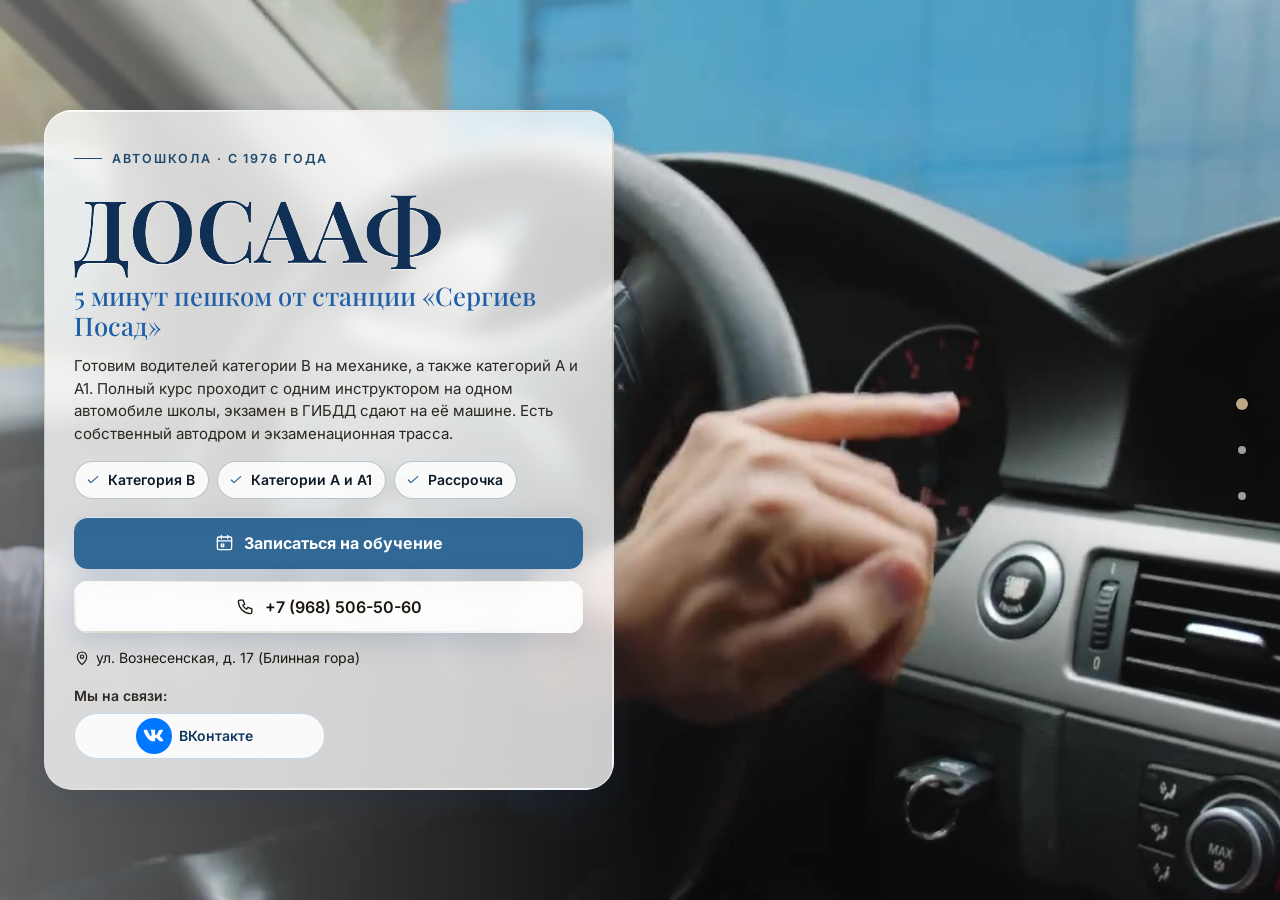
==== commit d32d2654: "Автошкола: этап 1 — главная, цены, контакты" ====
--- a/index.html
+++ b/index.html
@@ -729,7 +729,7 @@
 <rect class="vlr-band" x="0" y="520" width="1600" height="320"/><path class="vlr-edge" d="M0 524H1600M0 836H1600"/><path class="vlr-dash" d="M0 628H1600M0 732H1600"/><g class="vlr-v" style="--t:11s;--d:-2s"><g transform="translate(0 616)"><rect class="vlr-body" x="0" y="-38" width="150" height="34" rx="12"/><path class="vlr-body" d="M30 -38 L52 -66 H108 L128 -38Z"/><path class="vlr-glass" d="M58 -60 H104 L118 -40 H48Z"/><circle class="vlr-lamp" cx="146" cy="-24" r="5"/><circle class="vlr-wheel" cx="34" cy="-4" r="13"/><circle class="vlr-wheel" cx="118" cy="-4" r="13"/><rect class="vlr-plate" x="53.0" y="-35" width="44" height="26" rx="5"/><text class="vlr-plt" x="75" y="-15">B</text></g></g><g class="vlr-v" style="--t:15s;--d:-7s"><g transform="translate(0 720)"><rect class="vlr-body" x="0" y="-38" width="150" height="34" rx="12"/><path class="vlr-body" d="M30 -38 L52 -66 H108 L128 -38Z"/><path class="vlr-glass" d="M58 -60 H104 L118 -40 H48Z"/><circle class="vlr-lamp" cx="146" cy="-24" r="5"/><circle class="vlr-wheel" cx="34" cy="-4" r="13"/><circle class="vlr-wheel" cx="118" cy="-4" r="13"/><rect class="vlr-plate" x="53.0" y="-35" width="44" height="26" rx="5"/><text class="vlr-plt" x="75" y="-15">B</text></g></g><g class="vlr-v" style="--t:19s;--d:-12s"><g transform="translate(0 824)"><rect class="vlr-body" x="0" y="-38" width="150" height="34" rx="12"/><path class="vlr-body" d="M30 -38 L52 -66 H108 L128 -38Z"/><path class="vlr-glass" d="M58 -60 H104 L118 -40 H48Z"/><circle class="vlr-lamp" cx="146" cy="-24" r="5"/><circle class="vlr-wheel" cx="34" cy="-4" r="13"/><circle class="vlr-wheel" cx="118" cy="-4" r="13"/><rect class="vlr-plate" x="53.0" y="-35" width="44" height="26" rx="5"/><text class="vlr-plt" x="75" y="-15">B</text></g></g></svg></div></div>
       <div class="sec-scroll"><div class="wrap">
         <div class="sec-head glass glow"><span class="kicker rv" style="--i:0">Цены</span><h2 class="h2 rv" style="--i:1">Категории B, A и A1: в стоимость всё включено</h2></div>
-        <div class="cbox ac-tbl ac-c1 rv"><div class="ac-tr ac-th"><span>Курс</span><span>Стоимость</span></div><div class="ac-tr"><span class="ac-c"><i>B</i> — очно<small>3 месяца, 134 ч. теории и 56 ч. вождения</small></span><b>50.000&nbsp;₽</b></div><div class="ac-tr"><span class="ac-c"><i>B</i> — дистанционно<small>теория дома на компьютере, вождение в Сергиеве Посаде</small></span><b>50.000&nbsp;₽</b></div><div class="ac-tr"><span class="ac-c"><i>A</i> — очно, дистанционно<small></small></span><b>24.000&nbsp;₽</b></div><div class="ac-tr"><span class="ac-c"><i>A1</i><small></small></span><b>24.000&nbsp;₽</b></div></div><div class="cbox ac-extra rv" style="--i:2">Первый взнос в рассрочку: <b>5&nbsp;000&nbsp;₽</b> (при дистанционном обучении — <b>10&nbsp;000&nbsp;₽</b>) · скидка <b>1&nbsp;000&nbsp;₽</b> школьникам 10–11 классов, кадетам, юнармейцам, студентам, сотрудникам силовых ведомств и Росгвардии, военнослужащим (не суммируются)</div>
+        <div class="cbox ac-tbl ac-c1 rv"><div class="ac-tr ac-th"><span>Курс</span><span>Стоимость</span></div><div class="ac-tr"><span class="ac-c"><i>B</i> — очно<small>3 месяца, 134 ч. теории и 56 ч. вождения</small></span><b>50&nbsp;000&nbsp;₽</b></div><div class="ac-tr"><span class="ac-c"><i>B</i> — дистанционно<small>теория дома на компьютере, вождение в Сергиеве Посаде</small></span><b>50&nbsp;000&nbsp;₽</b></div><div class="ac-tr"><span class="ac-c"><i>A</i> — очно, дистанционно<small></small></span><b>24&nbsp;000&nbsp;₽</b></div><div class="ac-tr"><span class="ac-c"><i>A1</i><small></small></span><b>24&nbsp;000&nbsp;₽</b></div></div><div class="cbox ac-extra rv" style="--i:2">Первый взнос в рассрочку: <b>5&nbsp;000&nbsp;₽</b> (при дистанционном обучении — <b>10&nbsp;000&nbsp;₽</b>) · скидка <b>1&nbsp;000&nbsp;₽</b> школьникам 10–11 классов, кадетам, юнармейцам, студентам, сотрудникам силовых ведомств и Росгвардии, военнослужащим (не суммируются)</div>
         <ul class="a4-notes rv"><li><svg class="ico"><use href="#ico-calendar"/></svg><span>Срок обучения 3 месяца или 2 месяца (ускоренный курс)</span></li><li><svg class="ico"><use href="#ico-check"/></svg><span>Группа выходного дня, вождение в удобные дни, в том числе сб и вс</span></li><li><svg class="ico"><use href="#ico-card"/></svg><span>Рассрочка от автошколы, оплата материнским капиталом</span></li><li><svg class="ico"><use href="#ico-award"/></svg><span>Налоговый вычет по окончании обучения, архив документов с 1990 года</span></li></ul>
         <div class="a4-cta rv"><a class="btn btn-primary" href="#book" data-modal="bookModal"><svg class="ico"><use href="#ico-calendar"/></svg><span>Записаться на обучение</span></a></div>
       </div></div>
@@ -752,7 +752,7 @@
           <div class="cbox vl-offs rv"><ul class="vl-ol vl-flat"><li><span>Блинная гора</span><a class="addr-link" href="https://yandex.ru/maps/?ll=38.1351214,56.3081626&z=16&pt=38.1351214,56.3081626" target="_blank" rel="noopener">ул. Вознесенская, д. 17</a><span class="addr-note">пн–пт 9:00–18:00, сб 10:00–13:00</span></li></ul><p class=vl-more>Записаться можно по телефону +7 (968) 506-50-60. При себе иметь паспорт и предоплату.</p></div>
           <div class="cbox mapbox rv" style="--i:3">
             <a class="map-static" href="https://yandex.ru/maps/?ll=38.1351,56.3082&z=15&pt=38.1351214,56.3081626,pm2orm1" target="_blank" rel="noopener" aria-label="Открыть карту в Яндекс Картах"><img src="img/map-static.webp" width="720" height="300" alt="Карта: адреса автошколы" loading="lazy" decoding="async"><span class="map-osm">© OpenStreetMap</span></a><div class="map"><iframe data-src="https://yandex.ru/map-widget/v1/?ll=38.1351,56.3082&z=15&pt=38.1351214,56.3081626,pm2orm1" title="Карта: Автошкола «ДОСААФ»" allowfullscreen></iframe></div>
-            <p class="vl-tel"><svg class="ico"><use href="#ico-phone"/></svg><a class="tel" href="tel:+79685065060">+7 (968) 506-50-60</a><span class="addr-note"><span class="nw">пн–пт с 9:00 до 18:00</span> · <span class="nw">сб с 10:00 до 13:00, вс не указано</span></span><span class="addr-note">Дополнительно: <a class="tel" href="tel:+79654453581">+7 (965) 445-35-81</a>, <a class="tel" href="tel:+74965405456">+7 (496) 540-54-56</a>, <a class="tel" href="tel:+74965405121">+7 (496) 540-51-21</a></span></p>
+            <p class="vl-tel"><svg class="ico"><use href="#ico-phone"/></svg><a class="tel" href="tel:+79685065060">+7 (968) 506-50-60</a><span class="addr-note"><span class="nw">пн–пт с 9:00 до 18:00</span> · <span class="nw">сб с 10:00 до 13:00</span></span><span class="addr-note">Дополнительно: <a class="tel" href="tel:+79654453581">+7 (965) 445-35-81</a>, <a class="tel" href="tel:+74965405456">+7 (496) 540-54-56</a>, <a class="tel" href="tel:+74965405121">+7 (496) 540-51-21</a></span></p>
             <p class="a4-mail"><svg class="ico"><use href="#ico-mail"/></svg><a class="mail" href="mailto:kustovol@yandex.ru">kustovol@yandex.ru</a> · <a href="https://vk.com/id362885354" target="_blank" rel="noopener">ВКонтакте</a></p>
             <div class="map-actions"><button class="btn btn-ghost" type="button" data-modal="wayModal"><svg class="ico"><use href="#ico-metro"/></svg><span>Как добраться</span></button>
               <a class="btn btn-ghost" href="https://yandex.ru/maps/?ll=38.1351,56.3082&z=15&pt=38.1351214,56.3081626,pm2orm1" target="_blank" rel="noopener"><svg class="ico"><use href="#ico-ext"/></svg><span>На Яндекс.Картах</span></a></div>
@@ -830,7 +830,7 @@
   <div class="mbox">
     <button class="mclose" type="button" title="Закрыть" aria-label="Закрыть"><svg class="ico"><use href="#ico-x"/></svg></button>
     <h3 id="hoursTitle">Часы работы</h3>
-    <p class="msub">Телефон автошколы +7 (968) 506-50-60: пн–пт с 9:00 до 18:00, сб с 10:00 до 13:00, вс не указано.</p>
+    <p class="msub">Телефон автошколы +7 (968) 506-50-60: пн–пт с 9:00 до 18:00, сб с 10:00 до 13:00.</p>
     <table class="hours-t"><tbody id="hoursBody"></tbody></table>
         <div class="mnote"><b>Вне часов приёма</b><span>Оставьте заявку через форму на сайте или напишите на почту — ответим в ближайший рабочий день.</span></div>
     <div class="mcontacts">
